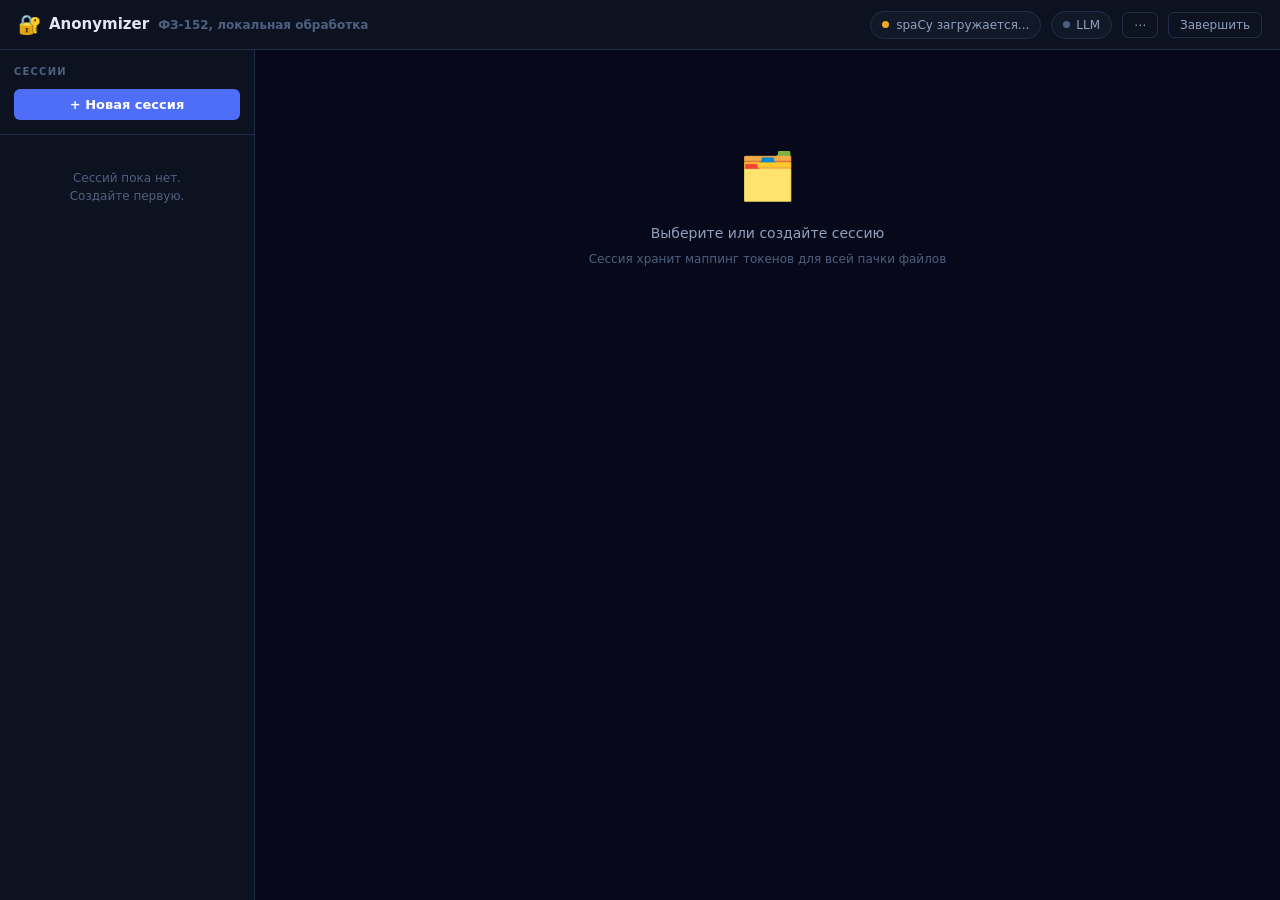
==== static/index.html @ fd21db1e "Task 3 §6: soft table hover, multi-line edit fields, redo in another mode, diagnostics rename, recen" ====
<!DOCTYPE html>
<html lang="ru">
<head>
<meta charset="UTF-8">
<meta name="viewport" content="width=device-width, initial-scale=1.0">
<title>Anonymizer — Защита ПД</title>
<style>
*,*::before,*::after{box-sizing:border-box;margin:0;padding:0}
:root{
  --bg:#07091a;--surface:#0d1221;--card:#111827;--card2:#162033;
  --border:#1f2d47;--border2:#2a3a56;
  --primary:#4f6ef7;--primary-glow:rgba(79,110,247,.15);
  --success:#10d472;--success-bg:rgba(16,212,114,.1);
  --warn:#f0a922;--warn-bg:rgba(240,169,34,.1);
  --danger:#ef4444;--danger-bg:rgba(239,68,68,.1);
  --purple:#a78bfa;--purple-bg:rgba(167,139,250,.12);
  --text:#e2e8f5;--text2:#8fa0be;--text3:#4d6080;
  --font:-apple-system,BlinkMacSystemFont,'Segoe UI',system-ui,sans-serif;
  --r:10px;--r2:6px;--t:.18s ease
}
html,body{height:100%}
body{font-family:var(--font);background:var(--bg);color:var(--text);font-size:14px;line-height:1.5}
::-webkit-scrollbar{width:5px}::-webkit-scrollbar-thumb{background:var(--border2);border-radius:3px}
.hidden{display:none!important}

/* ── LAYOUT ── */
.app{display:flex;flex-direction:column;height:100vh}
.body{display:flex;flex:1;overflow:hidden}

/* ── HEADER ── */
header{
  display:flex;align-items:center;gap:10px;padding:0 18px;height:50px;
  background:var(--surface);border-bottom:1px solid var(--border);
  flex-shrink:0;user-select:none
}
.logo{display:flex;align-items:center;gap:7px;font-weight:700;font-size:15px}
.logo-icon{font-size:19px}
.logo-sub{font-size:12px;color:var(--text3);margin-left:2px}
.spacer{flex:1}

/* NER dot */
.ner-pill{
  display:flex;align-items:center;gap:7px;padding:4px 11px;border-radius:20px;
  background:var(--card);border:1px solid var(--border);font-size:12px;color:var(--text2)
}
.ner-dot{width:7px;height:7px;border-radius:50%;background:var(--warn);flex-shrink:0;transition:background .4s}
.ner-dot.ready{background:var(--success)}
.ner-dot.err{background:var(--danger)}
.ner-dot.pulse{animation:pulse 1.2s infinite}
@keyframes pulse{0%,100%{opacity:1}50%{opacity:.3}}

/* LLM badge */
.llm-badge{
  display:flex;align-items:center;gap:6px;padding:4px 11px;border-radius:20px;
  background:var(--card);border:1px solid var(--border);font-size:12px;color:var(--text2);
  cursor:pointer;transition:all var(--t)
}
.llm-badge:hover{border-color:var(--primary);color:var(--text)}
.llm-dot{width:7px;height:7px;border-radius:50%;background:var(--text3);flex-shrink:0;transition:background .4s}
.llm-dot.ready{background:var(--purple)}

.btn-exit{
  display:flex;align-items:center;gap:5px;padding:5px 11px;border-radius:var(--r2);
  background:transparent;border:1px solid var(--border);color:var(--text2);cursor:pointer;
  font-size:12px;font-family:var(--font);transition:all var(--t)
}
.btn-exit:hover{background:var(--danger-bg);border-color:var(--danger);color:var(--danger)}

/* ── SIDEBAR ── */
.sidebar{
  width:255px;flex-shrink:0;background:var(--surface);border-right:1px solid var(--border);
  display:flex;flex-direction:column;overflow:hidden
}
.sb-head{padding:14px;border-bottom:1px solid var(--border)}
.sb-label{font-size:10px;font-weight:700;letter-spacing:1.2px;text-transform:uppercase;color:var(--text3);margin-bottom:10px}
.btn-new{
  width:100%;padding:8px;background:var(--primary);border:none;border-radius:var(--r2);
  color:#fff;font-size:13px;font-weight:600;cursor:pointer;font-family:var(--font);
  display:flex;align-items:center;justify-content:center;gap:6px;transition:opacity var(--t)
}
.btn-new:hover{opacity:.83}
.sessions{flex:1;overflow-y:auto;padding:6px}
.no-sess{text-align:center;color:var(--text3);padding:28px 14px;font-size:12px}
.sess{padding:9px 11px;border-radius:var(--r2);cursor:pointer;transition:background var(--t);margin-bottom:2px;border:1px solid transparent}
.sess:hover{background:var(--card)}
.sess.active{background:var(--primary-glow);border-color:var(--primary)}
.sess-name{font-size:13px;font-weight:500;display:flex;align-items:center;gap:5px}
.sess-name span{flex:1;overflow:hidden;text-overflow:ellipsis;white-space:nowrap}
.sess-meta{font-size:11px;color:var(--text3);margin-top:2px}
.sess-del-btn{
  display:none;width:20px;height:20px;border:none;background:transparent;color:var(--text3);
  cursor:pointer;border-radius:4px;font-size:15px;align-items:center;justify-content:center;transition:all var(--t)
}
.sess:hover .sess-del-btn{display:flex}
.sess-del-btn:hover{background:var(--danger-bg);color:var(--danger)}

/* ── MAIN ── */
.main{flex:1;overflow-y:auto;padding:22px 26px;min-width:0}
.empty-state{text-align:center;color:var(--text3);padding:70px 30px}
.empty-state .em-icon{font-size:46px;margin-bottom:12px}
.empty-state p{font-size:14px;margin-bottom:4px;color:var(--text2)}
.empty-state small{font-size:12px}

/* ── MODE ── */
.mode-toggle{
  display:flex;gap:3px;background:var(--card);border:1px solid var(--border);
  border-radius:var(--r);padding:4px;width:fit-content;margin-bottom:8px
}
.mode-btn{
  padding:8px 22px;border:none;border-radius:calc(var(--r) - 2px);
  background:transparent;color:var(--text2);font-size:13px;font-weight:500;
  cursor:pointer;font-family:var(--font);transition:all var(--t)
}
.mode-btn.active{background:var(--primary);color:#fff;box-shadow:0 2px 12px rgba(79,110,247,.35)}
.mode-btn:not(.active):hover{background:var(--card2);color:var(--text)}
.mode-desc{font-size:12px;color:var(--text3);margin-bottom:16px}

/* ── Processing mode 4-way toggle ── */
.proc-mode-row{display:flex;gap:4px;margin-bottom:10px;flex-wrap:wrap}
.pm-btn{
  padding:7px 14px;border-radius:var(--r2);border:1px solid var(--border2);
  background:var(--card);color:var(--text2);font-size:12px;font-weight:500;
  cursor:pointer;font-family:var(--font);transition:all var(--t);white-space:nowrap
}
.file-warn{color:#fbbf24;font-size:12px}
.menu-wrap{position:relative}
.menu{position:absolute;right:0;top:36px;background:var(--card);border:1px solid var(--border2);border-radius:10px;padding:6px;z-index:150;min-width:270px;box-shadow:0 10px 30px rgba(0,0,0,.45)}
.menu button{display:block;width:100%;text-align:left;background:none;border:none;color:var(--text);padding:8px 10px;border-radius:6px;font-size:13px;cursor:pointer}
.menu button:hover{background:var(--card2)}
tr.inactive td{opacity:.55}
.ext-hint{font-size:12px;color:var(--text3);margin:2px 0 6px}.ext-hint a{color:var(--primary)}
.pm-hint{font-size:12px;color:var(--text3);margin:-4px 0 12px}
.pm-btn.active{background:rgba(167,139,250,.18);border-color:rgba(167,139,250,.5);color:#a78bfa}
.pm-btn:not(.active):hover{background:var(--card2);color:var(--text)}

/* ── Settings row ── */
.settings-row{display:flex;gap:14px;margin-bottom:10px;align-items:center;flex-wrap:wrap}
.setting-check{display:flex;align-items:center;gap:6px;font-size:12px;color:var(--text2);cursor:pointer}
.setting-check input{accent-color:var(--purple)}

/* ── LLM panel ── */
.llm-panel{
  margin-bottom:14px;padding:10px 13px;
  background:rgba(167,139,250,.07);border:1px solid rgba(167,139,250,.2);
  border-radius:var(--r2);display:flex;align-items:center;gap:10px;flex-wrap:wrap
}
.llm-panel.hidden{display:none!important}
.llm-panel-label{font-size:12px;color:#a78bfa;font-weight:600;flex-shrink:0}
select.llm-select{
  padding:4px 9px;background:var(--card2);border:1px solid var(--border2);
  border-radius:var(--r2);color:var(--text2);font-size:12px;font-family:var(--font);outline:none
}
.llm-info{font-size:11px;color:var(--text3);flex:1;text-align:right}

/* ── Mapping CRUD ── */
.map-crud-row{display:flex;gap:6px;margin-bottom:9px;flex-wrap:wrap}
.btn-map-add{
  padding:5px 11px;background:rgba(79,110,247,.12);border:1px solid var(--primary);
  border-radius:var(--r2);color:var(--primary);font-size:12px;font-weight:600;
  cursor:pointer;font-family:var(--font);transition:all var(--t)
}
.btn-map-add:hover{background:var(--primary);color:#fff}
.btn-reprocess{
  padding:5px 11px;background:rgba(240,169,34,.12);border:1px solid var(--warn);
  border-radius:var(--r2);color:var(--warn);font-size:12px;font-weight:600;
  cursor:pointer;font-family:var(--font);transition:all var(--t)
}
.btn-reprocess:hover{background:var(--warn);color:#000}
.td-actions{display:flex;gap:4px;white-space:nowrap}
.btn-td{padding:3px 8px;border-radius:4px;border:none;font-size:11px;font-weight:600;
  cursor:pointer;font-family:var(--font);transition:all var(--t)}
.btn-td-edit{background:rgba(79,110,247,.12);color:var(--primary)}
.btn-td-edit:hover{background:var(--primary);color:#fff}
.btn-td-del{background:rgba(239,68,68,.1);color:var(--danger)}
.btn-td-del:hover{background:var(--danger);color:#fff}

/* ── Edit/Add mapping modal extras ── */
.modal label.modal-field-label{display:block;font-size:11px;font-weight:600;color:var(--text3);margin-bottom:4px;letter-spacing:.5px;text-transform:uppercase}
.modal select.modal-inp{appearance:none;-webkit-appearance:none;background-image:url("data:image/svg+xml,%3Csvg xmlns='http://www.w3.org/2000/svg' width='10' height='6'%3E%3Cpath d='M0 0l5 6 5-6z' fill='%238fa0be'/%3E%3C/svg%3E");background-repeat:no-repeat;background-position:right 10px center;padding-right:28px;cursor:pointer}
.modal-token-info{font-size:11px;color:var(--text3);margin-bottom:12px;font-family:'SF Mono','Fira Code','Consolas',monospace}
.modal-token-info span{color:var(--primary);font-weight:700}

/* ── DROP ZONE ── */
.drop-zone{border:2px dashed var(--border2);border-radius:var(--r);padding:0 18px;height:84px;display:flex;align-items:center;justify-content:center;gap:12px;cursor:pointer;transition:all var(--t);background:var(--card);margin-bottom:12px}
.drop-zone:hover,.drop-zone.over{border-color:var(--primary);background:var(--primary-glow)}
.drop-icon{font-size:22px}
.drop-title{font-size:14px;font-weight:600}
.drop-sub{font-size:12px;color:var(--text3)}
.fmts{display:flex;justify-content:center;gap:5px;flex-wrap:wrap}
.fmt{padding:3px 9px;border-radius:20px;background:var(--card2);border:1px solid var(--border2);font-size:11px;font-weight:700;color:var(--text2)}

/* ── FILE LIST ── */
.file-list{margin-bottom:12px}
.file-row{
  display:flex;align-items:center;gap:9px;padding:9px 13px;
  background:var(--card);border:1px solid var(--border);border-radius:var(--r2);
  margin-bottom:5px;animation:fadeUp .2s ease;transition:border-color var(--t)
}
@keyframes fadeUp{from{opacity:0;transform:translateY(4px)}}
.file-row.ok{border-color:rgba(16,212,114,.3)}
.file-row.err{border-color:rgba(239,68,68,.3)}
.file-icon{font-size:17px;flex-shrink:0}
.file-info{flex:1;min-width:0}
.file-name{font-size:13px;font-weight:500;overflow:hidden;text-overflow:ellipsis;white-space:nowrap}
.file-meta{font-size:11px;color:var(--text3);margin-top:1px}
.file-err{font-size:11px;color:var(--danger);margin-top:1px}
.file-actions{display:flex;align-items:center;gap:6px;flex-shrink:0}
.rm-btn{width:22px;height:22px;border:none;background:transparent;color:var(--text3);cursor:pointer;border-radius:4px;font-size:16px;display:flex;align-items:center;justify-content:center;transition:all var(--t)}
.rm-btn:hover{background:var(--danger-bg);color:var(--danger)}
.btn-dl{padding:4px 10px;background:var(--success-bg);border:1px solid var(--success);border-radius:var(--r2);color:var(--success);font-size:12px;font-weight:600;cursor:pointer;text-decoration:none;white-space:nowrap;transition:all var(--t)}
.btn-dl:hover{background:var(--success);color:#000}

/* ── ACTIONS ── */
.actions-row{display:flex;gap:8px;margin-bottom:20px;align-items:stretch}
.btn-process{
  flex:1;padding:12px;background:var(--primary);border:none;border-radius:var(--r);
  color:#fff;font-size:14px;font-weight:600;cursor:pointer;font-family:var(--font);
  display:flex;align-items:center;justify-content:center;gap:8px;transition:all var(--t)
}
.btn-process:hover:not(:disabled){background:#3d5ef0;transform:translateY(-1px);box-shadow:0 4px 20px rgba(79,110,247,.4)}
.btn-process:disabled{opacity:.4;cursor:not-allowed;transform:none;box-shadow:none}
.btn-dl-all{
  padding:12px 16px;background:rgba(79,110,247,.1);border:1px solid var(--primary);
  border-radius:var(--r);color:var(--primary);font-size:13px;font-weight:600;cursor:pointer;
  text-decoration:none;white-space:nowrap;transition:all var(--t);display:flex;align-items:center;gap:6px
}
.btn-dl-all:hover{background:var(--primary);color:#fff}
.spinner{width:15px;height:15px;border-radius:50%;border:2px solid rgba(255,255,255,.3);border-top-color:#fff;animation:spin .65s linear infinite;flex-shrink:0}
@keyframes spin{to{transform:rotate(360deg)}}

/* ── MAPPINGS ── */
.divider{height:1px;background:var(--border);margin:16px 0}
.sec-label{font-size:11px;font-weight:700;letter-spacing:1px;text-transform:uppercase;color:var(--text3);margin-bottom:9px}
.map-section{margin-top:6px}
.map-head{display:flex;align-items:center;gap:8px;cursor:pointer;user-select:none;margin-bottom:10px}
.map-toggle{font-size:11px;color:var(--text3);transition:transform var(--t)}
.map-toggle.open{transform:rotate(90deg)}
.map-controls{display:flex;gap:7px;margin-bottom:9px}
.map-search{flex:1;padding:7px 11px;background:var(--card);border:1px solid var(--border);border-radius:var(--r2);color:var(--text);font-size:13px;font-family:var(--font);outline:none;transition:border-color var(--t)}
.map-search:focus{border-color:var(--primary)}
.map-search::placeholder{color:var(--text3)}
.map-filter{padding:7px 9px;background:var(--card);border:1px solid var(--border);border-radius:var(--r2);color:var(--text2);font-size:12px;font-family:var(--font);outline:none;cursor:pointer}
.tbl-wrap{overflow-x:auto;border-radius:var(--r);border:1px solid var(--border)}
table{width:100%;border-collapse:collapse}
th{background:var(--card2);padding:8px 13px;text-align:left;font-size:10px;font-weight:700;letter-spacing:.9px;text-transform:uppercase;color:var(--text3);border-bottom:1px solid var(--border);white-space:nowrap}
td{padding:8px 13px;font-size:12px;border-bottom:1px solid var(--border)}
tr:last-child td{border-bottom:none}
.tbl-wrap tr:hover td{background:rgba(79,110,247,.10)}
#pvBody tr:hover td,.pv-sheet tr:hover td{background:inherit}
.td-token{font-family:'SF Mono','Fira Code','Consolas',monospace;font-weight:700;color:var(--primary)}
.badge{display:inline-block;padding:2px 8px;border-radius:20px;font-size:10px;font-weight:700;letter-spacing:.4px}
.t-FIO{background:rgba(79,110,247,.15);color:#818cf8}
.t-YUL{background:rgba(245,158,11,.15);color:#fcd34d}
.t-INN,.t-OGRN,.t-KPP{background:rgba(16,212,114,.12);color:#34d399}
.t-RS,.t-KS,.t-BIK{background:rgba(236,72,153,.12);color:#f472b6}
.t-TEL,.t-EMAIL{background:rgba(251,146,60,.12);color:#fb923c}
.t-PASSPORT,.t-SNILS,.t-DOB{background:rgba(167,139,250,.12);color:#a78bfa}
.t-SWIFT{background:rgba(56,189,248,.12);color:#38bdf8}
.t-ADR{background:rgba(20,184,166,.12);color:#2dd4bf}
.t-LIC{background:rgba(239,68,68,.12);color:#f87171}
.t-URL{background:rgba(14,165,233,.12);color:#38bdf8}
.t-REALTY,.t-CAD,.t-EGRN{background:rgba(34,197,94,.12);color:#4ade80}
.t-CARD,.t-IBAN{background:rgba(236,72,153,.12);color:#f472b6}
.t-REG,.t-OKPO{background:rgba(16,212,114,.12);color:#34d399}
.t-CAR,.t-VIN,.t-DL,.t-OMS,.t-NICK,.t-NOT{background:rgba(167,139,250,.12);color:#a78bfa}

/* ── PREVIEW ── */
.pv-overlay{position:fixed;inset:0;background:rgba(0,0,0,.65);display:flex;align-items:center;justify-content:center;z-index:210;animation:fadeM .15s ease}
.pv{background:var(--card);border:1px solid var(--border2);border-radius:var(--r);width:min(1400px,97vw);height:93vh;display:flex;flex-direction:column;overflow:hidden}
.pv-head{padding:10px 14px;border-bottom:1px solid var(--border);display:flex;align-items:center;gap:10px;flex-wrap:wrap}
.pv-head h3{flex:1;min-width:180px;font-size:14px;margin:0;white-space:nowrap;overflow:hidden;text-overflow:ellipsis}
.pv-head input[type=search]{width:180px;padding:6px 10px;background:var(--card2);border:1px solid var(--border2);border-radius:var(--r2);color:var(--text);font-size:13px}
.pv-chk{font-size:12px;color:var(--text2);display:flex;gap:5px;align-items:center;cursor:pointer}
.pv-close{background:none;border:none;color:var(--text3);font-size:24px;cursor:pointer;line-height:1}
.pv-main{flex:1;display:flex;min-height:0}
.pv-body{flex:1;overflow:auto;padding:16px;background:#e9ecf2}
.pv-side{width:330px;flex-shrink:0;border-left:1px solid var(--border);overflow:auto;padding:14px;display:flex;flex-direction:column;gap:14px;background:var(--card)}
.pv-side h4{font-size:11px;text-transform:uppercase;letter-spacing:.6px;color:var(--text3);margin:0 0 6px}
.pv-leak{padding:8px 10px;border-radius:var(--r2);font-size:12.5px}
.pv-leak.ok{background:#0f2e1c;border:1px solid var(--success);color:var(--success)}
.pv-leak.bad{background:#2d0f0f;border:1px solid var(--danger);color:#fca5a5}
.pv-groups{display:grid;grid-template-columns:1fr 1fr;gap:6px}
.pv-group{background:var(--card2);border-radius:8px;padding:7px 9px;font-size:12px;color:var(--text2)}
.pv-group b{display:block;font-size:17px;color:var(--text)}
.pv-ent{display:flex;gap:7px;align-items:baseline;padding:5px 6px;border-radius:6px;cursor:pointer;font-size:12.5px}
.pv-ent:hover{background:var(--card2)}
.pv-ent .val{flex:1;color:var(--text);word-break:break-word}
.pv-ent .cnt{color:var(--text3);font-size:11px}
.pv-sim{background:var(--card2);border-radius:8px;padding:7px 9px;font-size:12px;margin-bottom:6px}
.pv-body{user-select:text;position:relative}
.pv-main{position:relative}
.pv-mask{position:absolute;z-index:20;padding:6px 12px;border-radius:8px;border:1px solid var(--primary);background:var(--primary);color:#fff;font-size:12.5px;font-weight:600;cursor:pointer;box-shadow:0 6px 18px rgba(0,0,0,.35)}
.pv-hint,.pv-dups-hint{font-size:11.5px;color:var(--text3);margin:-2px 0 4px}
.pv-grp summary,.pv-dups summary{cursor:pointer;font-size:11px;text-transform:uppercase;letter-spacing:.6px;color:var(--text3);margin:4px 0 6px}
.pv-ent{position:relative;flex-wrap:wrap}
.pv-ent.on{background:var(--card2);box-shadow:inset 3px 0 0 var(--primary)}
.pv-ent .ent-acts{display:none;width:100%;gap:4px;padding-top:4px}
.pv-ent:hover .ent-acts,.pv-ent.on .ent-acts{display:flex}
.btn-mini{font-size:11px;padding:2px 7px;border-radius:5px;border:1px solid var(--border2);background:var(--card);color:var(--text2);cursor:pointer}
.btn-mini:hover{color:var(--text);border-color:var(--primary)}
.pv-sim a{color:var(--text);cursor:pointer;text-decoration:underline dotted}
.pv-sim .acts{display:flex;gap:6px;margin-top:6px}
.pv-sim-chk{display:flex;gap:6px;align-items:center;color:var(--text3);font-size:11px;margin-bottom:3px}
.tok.cur{outline:2px solid var(--primary)}
.ico{width:15px;height:15px;fill:none;stroke:currentColor;stroke-width:1.8;stroke-linecap:round;stroke-linejoin:round;vertical-align:-3px;margin-right:3px}
.pv-na{font-size:11.5px;color:var(--text3);margin-right:6px}
.modal-ta{resize:vertical;min-height:44px;font-family:var(--font);line-height:1.4}
.sess-chk{margin-right:6px;accent-color:var(--primary)}
.sess-bulk{display:flex;gap:8px;align-items:center;padding:6px 12px;font-size:12px;color:var(--text2)}
.sess-bulk button{font-size:12px;padding:3px 9px;border-radius:6px;border:1px solid var(--border2);background:var(--card);color:var(--text2);cursor:pointer}
.sess-bulk button.danger{border-color:var(--danger);color:#fca5a5}
.jobs-tbl td,.jobs-tbl th{padding:5px 8px;font-size:12px}
.pm-btn small{font-weight:400;opacity:.7;font-size:10.5px}
.pv-tab{padding:5px 11px;border-radius:var(--r2);border:1px solid var(--border2);background:var(--card2);color:var(--text2);font-size:12px;cursor:pointer}
.pv-tab.on{border-color:var(--primary);color:var(--text)}
.pv-text{white-space:pre-wrap;font-size:13.5px;line-height:1.65;color:#1f2937;background:#fff;max-width:900px;margin:0 auto;padding:40px 48px;box-shadow:0 2px 10px rgba(0,0,0,.15)}
.tok{padding:0 5px;border-radius:5px;font-weight:700;cursor:pointer;white-space:nowrap;box-shadow:inset 0 0 0 1px rgba(0,0,0,.08)}
.tok.orig{font-weight:600}
.tok.flash{outline:3px solid #f59e0b}
.rv{border-radius:4px;padding:0 2px}
.rv-exact{background:rgba(34,197,94,.22);box-shadow:inset 0 -2px 0 #22c55e}
.rv-case{background:rgba(250,204,21,.45);box-shadow:inset 0 -2px 0 #eab308}
.rv-unknown{background:rgba(239,68,68,.25);box-shadow:inset 0 -2px 0 #ef4444}
.rv.flash{outline:3px solid #f59e0b}
.pv-side .rv{font-size:11px;font-weight:700;padding:1px 6px;white-space:nowrap;color:var(--text)}
.pv-legend{display:flex;gap:6px;flex-wrap:wrap;font-size:12px}
.pv-summary{font-size:12.5px;color:var(--text2);margin-left:8px}
.pv-side{user-select:text}
#pvBody .tok{background:#ede9fe;color:#5b21b6}
#pvBody .t-FIO{background:#dbe4ff;color:#3346c4}#pvBody .t-YUL{background:#fdf0c4;color:#8a5a00}
#pvBody .t-ADR{background:#ccf3ec;color:#0f766e}
#pvBody .t-INN,#pvBody .t-OGRN,#pvBody .t-KPP,#pvBody .t-REG{background:#d1fae5;color:#047857}
#pvBody .t-RS,#pvBody .t-KS,#pvBody .t-BIK,#pvBody .t-CARD,#pvBody .t-IBAN{background:#fce7f3;color:#9d174d}
#pvBody .t-TEL,#pvBody .t-EMAIL{background:#ffedd5;color:#9a3412}
.pv-text mark,.pv-body mark{background:rgba(250,204,21,.6);color:inherit;border-radius:3px}
.pv-pages{display:flex;flex-direction:column;gap:16px;align-items:center}
.pv-pages img,.pv-img{max-width:100%;border:1px solid #c9ced8;border-radius:4px;background:#fff;box-shadow:0 2px 10px rgba(0,0,0,.15)}
.pv-sheet{background:#fff;border-collapse:collapse;font-size:12px;color:#1f2937;margin-bottom:18px}
.pv-sheet td{border:1px solid #d6dae2;padding:3px 7px;max-width:320px;vertical-align:top}
.pv-sheet-name{font-weight:700;color:#334155;margin:6px 0}
.tok-pop{position:fixed;z-index:230;background:var(--card);border:1px solid var(--border2);border-radius:10px;padding:12px;width:300px;box-shadow:0 10px 30px rgba(0,0,0,.5);font-size:12.5px}
.tok-pop .forms{color:var(--text);margin:6px 0 10px;word-break:break-word}
.tok-pop .acts{display:flex;flex-wrap:wrap;gap:6px}
.tok-pop select{width:100%;margin-top:6px;padding:5px;background:var(--card2);color:var(--text);border:1px solid var(--border2);border-radius:6px}
.btn-pv{background:var(--card2);border:1px solid var(--border2);color:var(--text2);border-radius:var(--r2);padding:5px 10px;font-size:12px;cursor:pointer}
.btn-pv:hover{color:var(--text);border-color:var(--primary)}
.tbl-empty{text-align:center;padding:28px;color:var(--text3);font-size:13px}

/* ── TOAST ── */
#toasts{position:fixed;bottom:18px;right:18px;display:flex;flex-direction:column;gap:7px;z-index:999}
.toast{padding:9px 14px;border-radius:var(--r2);font-size:13px;display:flex;align-items:center;gap:8px;max-width:340px;box-shadow:0 4px 18px rgba(0,0,0,.4);animation:slideIn .25s ease}
@keyframes slideIn{from{transform:translateX(30px);opacity:0}}
.toast.ok{background:#0f2e1c;border:1px solid var(--success);color:var(--success)}
.toast.err{background:#2d0f0f;border:1px solid var(--danger);color:var(--danger)}
.toast.info{background:#0f1526;border:1px solid var(--primary);color:#818cf8}

/* ── MODAL ── */
.modal-overlay{position:fixed;inset:0;background:rgba(0,0,0,.6);display:flex;align-items:center;justify-content:center;z-index:240;animation:fadeM .15s ease}
@keyframes fadeM{from{opacity:0}}
.modal{background:var(--card);border:1px solid var(--border2);border-radius:var(--r);padding:24px;min-width:320px;max-width:420px;width:90%}
.modal h3{font-size:15px;margin-bottom:6px;color:var(--text)}
.modal p.modal-sub{font-size:12px;color:var(--text3);margin-bottom:14px}
.modal input.modal-inp,.modal select.modal-inp{
  width:100%;padding:9px 12px;
  background:var(--card2);border:1px solid var(--border2);
  border-radius:var(--r2);color:var(--text);font-size:14px;
  font-family:var(--font);outline:none;margin-bottom:14px;transition:border-color var(--t)
}
.modal input.modal-inp:focus,.modal select.modal-inp:focus{border-color:var(--primary)}
.modal select.modal-inp{height:40px;line-height:1.3}
.modal-btns{display:flex;gap:8px;justify-content:flex-end}
.modal-btns button{
  padding:8px 18px;border-radius:var(--r2);font-size:13px;font-weight:600;
  cursor:pointer;font-family:var(--font);border:none;transition:all var(--t)
}
.btn-modal-cancel{background:var(--card2);color:var(--text2)}
.btn-modal-cancel:hover{background:var(--border2)}
.btn-modal-ok{background:var(--primary);color:#fff}
.btn-modal-ok:hover{opacity:.85}
.btn-modal-ok.danger{background:var(--danger)}
.btn-modal-ok.danger:hover{opacity:.85}
</style>
<script src="/static/vendor/jszip.min.js"></script>
<script src="/static/vendor/docx-preview.min.js"></script>
</head>
<body>
<div class="app">

<!-- HEADER -->
<header>
  <div class="logo">
    <span class="logo-icon">🔐</span>
    <span>Anonymizer</span>
    <span class="logo-sub">ФЗ-152, локальная обработка</span>
    <span id="appVersion" style="font-size:11px;color:var(--text3);margin-left:4px;font-weight:400"></span>
  </div>
  <div class="spacer"></div>

  <!-- NER status -->
  <div class="ner-pill" id="nerPill" title="Статус модуля spaCy NER">
    <div class="ner-dot pulse" id="nerDot"></div>
    <span id="nerText">spaCy загружается...</span>
  </div>

  <!-- LLM badge -->
  <div class="llm-badge" id="llmBadge" onclick="toggleLlmPanel()" title="Настройки локальной LLM (Ollama)">
    <div class="llm-dot" id="llmDot"></div>
    <span id="llmBadgeText">LLM</span>
  </div>

  <div class="menu-wrap">
    <button class="btn-exit" onclick="toggleMenu(event)" title="Журнал и архив">⋯</button>
    <div class="menu hidden" id="appMenu">
      <button onclick="openLogs()">Открыть папку журналов</button>
      <button onclick="openJobs()">Последние задачи</button>
      <button onclick="toggleVerbose()" id="verboseBtn" title="Для разбора сложного случая: в отдельный файл журнала пишутся фрагменты текста и значения. На работу программы не влияет. Выключается сам при перезапуске.">Режим диагностики (пишет данные в файл): выкл</button>
      <button onclick="toggleArchive()" id="archiveBtn">Показать архив записей</button>
      <button onclick="openSettings()">Настройки…</button>
    </div>
  </div>
  <button class="btn-exit" onclick="doShutdown()">Завершить</button>
</header>

<!-- BODY -->
<div class="body">
  <aside class="sidebar">
    <div class="sb-head">
      <div class="sb-label">Сессии</div>
      <button class="btn-new" onclick="newSession()">+ Новая сессия</button>
    </div>
    <div class="sessions" id="sessionList">
      <div class="no-sess">Сессий пока нет.<br>Создайте первую.</div>
    </div>
  </aside>

  <main class="main">
    <div id="emptyState" class="empty-state">
      <div class="em-icon">🗂️</div>
      <p>Выберите или создайте сессию</p>
      <small>Сессия хранит маппинг токенов для всей пачки файлов</small>
    </div>

    <div id="workArea" class="hidden">

      <!-- MODE -->
      <div class="mode-toggle">
        <button class="mode-btn active" id="mAnon" onclick="setMode('anonymize')">Анонимизация</button>
        <button class="mode-btn"        id="mDean" onclick="setMode('deanonymize')">Деанонимизация</button>
      </div>
      <div class="mode-desc" id="modeDesc">Персональные данные заменяются токенами. Маппинг сохраняется в сессии.</div>

      <!-- PROCESSING MODE: 3-way toggle -->
      <div class="proc-mode-row" id="procModeRow">
        <button class="pm-btn active" id="pm1" onclick="setProcMode('regex_spacy')"
          title="Правила: регулярные выражения, контрольные суммы, словари, морфология, spaCy">Быстро <small>(правила + spaCy)</small></button>
        <button class="pm-btn" id="pm2" onclick="setProcMode('regex_spacy_llm')"
          title="Быстро + проверка локальной нейросетью (Qwen через Ollama) в фоне">Точно <small>(+ нейросеть)</small></button>
        <button class="pm-btn" id="pm3" onclick="setProcMode('llm_only')"
          title="Только нейросеть — для проверки её качества">Только нейросеть <small>(Qwen)</small></button>
      </div>
      <div class="pm-hint" id="pmHint"></div>
      <!-- LLM PANEL -->
      <div class="llm-panel hidden" id="llmPanel">
        <span class="llm-panel-label">Ollama LLM</span>
        <select class="llm-select" id="llmModelSelect" onchange="onLlmModelChange()">
          <option value="">— выбрать модель —</option>
        </select>
        <button id="llmStartBtn" class="hidden" onclick="startOllama()"
          style="padding:4px 10px;background:rgba(167,139,250,.15);border:1px solid rgba(167,139,250,.4);border-radius:6px;color:#a78bfa;font-size:12px;cursor:pointer;font-family:var(--font)">
          Запустить Ollama
        </button>
        <span class="llm-info" id="llmInfo">Ollama не обнаружен</span>
      </div>

      <!-- DROP ZONE -->
      <div class="drop-zone" id="dropZone"
           onclick="document.getElementById('fInput').click()"
           ondragover="onDragOver(event)" ondragleave="onDragLeave(event)" ondrop="onDrop(event)">
        <span class="drop-icon">📂</span>
        <span class="drop-title">Перетащите файлы или нажмите</span>
        <span class="drop-sub">DOCX · DOC · PDF · сканы · XLSX · PPTX · RTF · TXT · фото</span>
      </div>
      <input type="file" id="fInput" class="hidden" multiple accept=".txt,.docx,.docm,.doc,.odt,.pptx,.pdf,.xlsx,.xlsm,.rtf,.jpg,.jpeg,.png,.heic,.tif,.tiff" onchange="onFileSelect(event)">

      <!-- FILE LIST -->
      <div id="fileList"></div>

      <!-- ACTIONS -->
      <div class="actions-row">
        <button class="btn-process" id="procBtn" onclick="doProcess()" disabled>
          <span id="procIco">⚡</span>
          <span id="procTxt">Обработать</span>
        </button>
        <a id="dlAllBtn" class="btn-dl-all hidden" href="#"><svg class="ico" viewBox="0 0 24 24" aria-hidden="true"><path d="M12 4v11"/><path d="m7 10 5 5 5-5"/><path d="M5 20h14"/></svg> Скачать все (ZIP)</a>
      </div>

      <div class="ext-hint hidden" id="extHint">Отправляете во внешнюю нейросеть (ChatGPT, Claude…)?
        <a href="#" onclick="copyLlmInstruction();return false">Скопируйте фразу</a>, чтобы она не меняла плейсхолдеры вида [FIO_1].</div>
      <!-- MAPPINGS -->
      <div class="divider"></div>
      <div class="map-section">
        <div class="map-head" onclick="toggleMap()">
          <div class="sec-label" style="margin:0">Таблица замен</div>
          <span id="mapCount" style="font-size:12px;color:var(--text3)"></span>
          <div style="flex:1"></div>
          <span class="map-toggle open" id="mapToggle">▶</span>
        </div>
        <div id="mapBody">
          <div class="map-controls">
            <input class="map-search" id="mapSearch" placeholder="Поиск..." oninput="filterMap()">
            <select class="map-filter" id="mapType" onchange="filterMap()">
              <option value="">Все типы</option>
              <option value="FIO">ФИО</option><option value="YUL">Организация</option>
              <option value="INN">ИНН</option><option value="OGRN">ОГРН</option>
              <option value="KPP">КПП</option><option value="RS">Р/С</option>
              <option value="KS">К/С</option><option value="BIK">БИК</option>
              <option value="TEL">Телефон</option><option value="EMAIL">Email</option>
              <option value="PASSPORT">Паспорт</option><option value="SNILS">СНИЛС</option>
              <option value="SWIFT">SWIFT</option>
              <option value="ADR">Адрес</option><option value="DOB">Дата рождения</option>
              <option value="LIC">Лицензия ЦБ</option><option value="URL">URL / Сайт</option>
            </select>
          </div>
          <!-- Quick-add row + reprocess -->
          <div class="map-crud-row">
            <button class="btn-map-add" id="btnAddManual" onclick="addMappingManual()" disabled>+ Добавить вручную</button>
            <button class="btn-reprocess hidden" id="reprocessBtn" onclick="doReprocess()">🔄 Переобработать</button>
          </div>
          <div class="tbl-wrap">
            <table>
              <thead><tr>
                <th title="Уникальный идентификатор замены. Подставляется в текст вместо ПДн">Токен</th>
                <th title="Текст ровно так, как он встречается в документе. Это значение возвращается при деанонимизации">Найдено в документе</th>
                <th title="Нормализованная (базовая) форма. Используется для группировки разных склонений в один токен. Если не уверены — оставьте равным «Найдено в документе»">Базовая форма</th>
                <th>Тип</th>
                <th></th>
              </tr></thead>
              <tbody id="mapTbody"></tbody>
            </table>
          </div>

        </div>
      </div>

    </div><!-- /workArea -->
  </main>
</div>
</div>

<!-- MODAL -->
<div class="modal-overlay hidden" id="modalOverlay">
  <div class="modal">
    <h3 id="modalTitle"></h3>
    <p class="modal-sub hidden" id="modalSub"></p>
    <input type="text" class="modal-inp hidden" id="modalInput" placeholder="">
    <div class="modal-btns">
      <button class="btn-modal-cancel" onclick="closeModal(false)">Отмена</button>
      <button class="btn-modal-cancel hidden" id="modalAltBtn" onclick="closeModal('alt')"></button>
      <button class="btn-modal-ok" id="modalOkBtn" onclick="closeModal(true)">OK</button>
    </div>
  </div>
</div>

<div id="toasts"></div>

<!-- RECENT JOBS -->
<div class="modal-overlay hidden" id="jobsOverlay" onclick="if(event.target===this)this.classList.add('hidden')">
  <div class="modal" style="max-width:640px">
    <h3>Последние задачи</h3>
    <p class="modal-sub">20 последних обработок. Имена файлов и значения сюда не попадают.</p>
    <div id="jobsBody" style="max-height:60vh;overflow:auto"></div>
    <div class="modal-btns" style="margin-top:14px"><button class="btn-modal-ok" onclick="$('jobsOverlay').classList.add('hidden')">Закрыть</button></div>
  </div>
</div>

<!-- SETTINGS -->
<div class="modal-overlay hidden" id="setOverlay">
  <div class="modal" style="max-width:520px">
    <h3>Настройки</h3>
    <p class="modal-sub">Восстановление: как вставлять значения в новый текст внешней нейросети (там, где исходной формы нет).</p>
    <label class="modal-field-label">Название организации без кавычек</label>
    <select class="modal-inp" id="setQuotes">
      <option value="always">Ставить кавычки «»</option>
      <option value="keep">Оставлять как в базе</option>
    </select>
    <label class="modal-field-label">Организационно-правовая форма (ООО, АО…)</label>
    <select class="modal-inp" id="setOpf">
      <option value="context">По контексту: добавлять, если рядом её нет</option>
      <option value="always">Всегда, если рядом её нет</option>
      <option value="never">Не добавлять</option>
    </select>
    <h3 style="margin-top:16px;font-size:15px">PDF с текстом</h3>
    <label class="pv-chk"><input type="checkbox" id="setPdfWord"> Превращать в Word (DOCX): можно править, работает «исходный текст» в просмотре. Сканы остаются PDF с чёрными плашками.</label>
    <label class="pv-chk"><input type="checkbox" id="setKeepPdf"> Также сохранить обезличенный PDF</label>
    <h3 style="margin-top:16px;font-size:15px">Проверка</h3>
    <label class="pv-chk" style="margin-top:4px"><input type="checkbox" id="setHl"> Подсветить места для проверки в файле (жёлтая заливка Word там, где падеж имени подобран автоматически)</label>
    <div class="modal-btns" style="margin-top:16px">
      <button class="btn-modal-cancel" onclick="$('setOverlay').classList.add('hidden')">Отмена</button>
      <button class="btn-modal-ok" onclick="saveSettings()">Сохранить</button>
    </div>
  </div>
</div>

<!-- EDIT / ADD MAPPING MODAL -->
<div class="pv-overlay hidden" id="pvOverlay" onclick="if(event.target===this)closePreview()">
  <div class="pv">
    <div class="pv-head">
      <h3 id="pvTitle"></h3>
      <span id="pvSummary" class="pv-summary"></span>
      <input type="search" id="pvSearch" placeholder="Поиск…" oninput="pvSearch()">
      <label class="pv-chk" id="pvOrigLbl" title="Вместо меток показать значения, которые были в документе на этом месте"><input type="checkbox" id="pvOrig" onchange="pvMarkTokens()"> Показать исходный текст</label>
      <a class="btn-dl" id="pvDownload" href="#" download><svg class="ico" viewBox="0 0 24 24" aria-hidden="true"><path d="M12 4v11"/><path d="m7 10 5 5 5-5"/><path d="M5 20h14"/></svg> Скачать</a>
      <button class="pv-close" onclick="closePreview()" title="Закрыть (Esc)">×</button>
    </div>
    <div class="pv-main">
      <div class="pv-body" id="pvBody"></div>
      <button class="pv-mask hidden" id="pvMaskBtn" onmousedown="event.preventDefault()" onclick="pvMaskSelection()">Замаскировать</button>
      <aside class="pv-side" id="pvSide"></aside>
    </div>
  </div>
</div>
<div class="tok-pop hidden" id="tokPop"></div>
<div class="modal-overlay hidden" id="reviewOverlay">
  <div class="modal" style="max-width:640px">
    <h3>Предложения нейросети</h3>
    <p class="modal-sub">Отметьте, что применить. Нейросеть может ошибаться — снятие маски с ФИО и
      организаций она предлагает только для слов без признаков имени.</p>
    <div id="reviewBody" style="max-height:52vh;overflow:auto"></div>
    <div class="modal-btns" style="margin-top:14px">
      <button class="btn-modal-cancel" onclick="closeReview()">Отмена</button>
      <button class="btn-modal-ok" onclick="applyReview()">Применить и пересобрать файл</button>
    </div>
  </div>
</div>

<div class="modal-overlay hidden" id="editMapOverlay">
  <div class="modal" style="max-width:460px">
    <h3 id="editMapTitle"></h3>
    <div class="modal-token-info hidden" id="editMapTokenInfo">Токен: <span id="editMapTokenVal"></span></div>
    <label class="modal-field-label" title="Текст ровно так, как встречается в документе. Возвращается при деанонимизации">Найдено в документе <span style="color:var(--text2);font-weight:400">— что подставлять обратно</span></label>
    <textarea class="modal-inp modal-ta" id="editMapOriginal" rows="2" placeholder="Иванова Мария Петровна"></textarea>
    <label class="modal-field-label" title="Нормализованная форма, по которой группируются разные склонения. Если не уверены — оставьте равной «Найдено в документе»">Базовая форма <span style="color:var(--text2);font-weight:400">— для группировки склонений (необязательно)</span></label>
    <textarea class="modal-inp modal-ta" id="editMapCanonical" rows="2" placeholder="Иванова Мария Петровна"></textarea>
    <label class="modal-field-label">Тип сущности</label>
    <select class="modal-inp" id="editMapType">
      <option value="ФИО">ФИО</option>
      <option value="ЮЛ">Организация (ЮЛ)</option>
      <option value="ИНН">ИНН</option>
      <option value="ОГРН">ОГРН</option>
      <option value="КПП">КПП</option>
      <option value="РС">Расчётный счёт</option>
      <option value="КС">Корр. счёт</option>
      <option value="БИК">БИК</option>
      <option value="ПАСПОРТ">Паспорт</option>
      <option value="ТЕЛЕФОН">Телефон</option>
      <option value="EMAIL">Email</option>
      <option value="АДРЕС">Адрес</option>
      <option value="ДАТАРОЖД">Дата рождения</option>
      <option value="СНИЛС">СНИЛС</option>
      <option value="SWIFT">SWIFT</option>
      <option value="ЛИЦЕНЗИЯ">Лицензия ЦБ</option>
      <option value="URL">URL</option>
      <option value="ЕГРН">Номер записи ЕГРН</option>
      <option value="НЕДВИЖ">Недвижимость: рег. запись / свидетельство</option>
      <option value="КАДАСТР">Кадастровый номер</option>
      <option value="КАРТА">Банковская карта</option>
      <option value="IBAN">IBAN</option>
      <option value="РЕГНОМЕР">Рег. номер компании</option>
      <option value="ГОСНОМЕР">Госномер авто</option>
      <option value="VIN">VIN</option>
      <option value="ВУ">Водительское удостоверение</option>
      <option value="ПОЛИС">Полис ОМС</option>
      <option value="ОКПО">ОКПО</option>
      <option value="НИК">Ник в мессенджере</option>
      <option value="НОТАРИУС">Реестровый номер нотариуса</option>
    </select>
    <div class="modal-btns" style="margin-top:16px">
      <button class="btn-modal-cancel" onclick="closeEditMapModal(false)">Отмена</button>
      <button class="btn-modal-ok" id="editMapOkBtn" onclick="closeEditMapModal(true)">Сохранить</button>
    </div>
  </div>
</div>

<script>
// ─── State ───────────────────────────────────────────────────────────────────
const S = {
  sessions: [], active: null,
  mode: 'anonymize',
  procMode: 'regex_spacy',  // 'regex_spacy' | 'regex_spacy_llm' | 'llm_only'
  // Per-tab file lists so the Anonymize list isn't shown on Deanonymize and vice versa
  filesByMode: { anonymize: [], deanonymize: [] },
  mappings: [],
  mapOpen: true,
  lastSid: null,
  needsReprocess: false,
  _modalResolve: null,
  _editMapResolve: null,
};

// Convenience: S.files is always the CURRENT mode's file list
Object.defineProperty(S, 'files', {
  get(){ return S.filesByMode[S.mode]; },
  set(v){ S.filesByMode[S.mode] = v; },
  configurable: true,
});

// ─── Init ────────────────────────────────────────────────────────────────────
async function init() {
  await loadSessions();
  pollNer();
  checkLlm();   // «Быстро» stays the default: the LLM is opt-in («Точно»)
}

async function autoSelectProcMode() {
  try {
    const llm = await apiFetch('/api/llm-status');
    if (llm.available) {
      setProcMode('regex_spacy_llm');
    }
  } catch {}
}

// ─── NER status ──────────────────────────────────────────────────────────────
async function pollNer() {
  try {
    const d = await apiFetch('/api/status');
    const dot = $('nerDot'), txt = $('nerText');
    if (d.version) $('appVersion').textContent = 'v' + d.version;
    if (d.ready) {
      dot.className = 'ner-dot ready';
      txt.textContent = 'spaCy готов';
    } else if (d.loading) {
      dot.className = 'ner-dot pulse';
      txt.textContent = 'spaCy загружается...';
      setTimeout(pollNer, 2500);
    } else {
      dot.className = 'ner-dot err';
      txt.textContent = 'spaCy: ошибка';
      $('nerPill').title = d.error || 'Ошибка загрузки spaCy';
    }
  } catch { setTimeout(pollNer, 3000); }
}

// ─── Processing mode 3-way toggle ────────────────────────────────────────────
const PM_HINT = {
  regex_spacy: 'Правила (регулярные выражения, контрольные суммы, словари, морфология) + spaCy · секунды',
  regex_spacy_llm: 'Быстро, затем локальная нейросеть (Qwen через Ollama) проверяет найденное и ищет пропущенное в фоне · 10-30 с; файл можно скачать сразу',
  llm_only: 'Только нейросеть, без правил — чтобы оценить её качество · медленно',
};
function setProcMode(mode) {
  S.procMode = mode;
  if ($('pmHint')) $('pmHint').textContent = PM_HINT[mode] || '';
  ['pm1','pm2','pm3'].forEach(id => $(id).classList.remove('active'));
  const btnId = {regex_spacy:'pm1', regex_spacy_llm:'pm2', llm_only:'pm3'}[mode] || 'pm1';
  $(btnId).classList.add('active');

  const needsLlm = (mode === 'llm_only' || mode === 'regex_spacy_llm');
  if (needsLlm && S.mode === 'anonymize') $('llmPanel').classList.remove('hidden');
  else $('llmPanel').classList.add('hidden');
  if (S.files) updateProcBtn();     // a processed file can be redone in the other mode
}

// ─── LLM ─────────────────────────────────────────────────────────────────────
function toggleLlmPanel() {
  // the badge opens the model panel; the mode is chosen with «Быстро / Точно / Только нейросеть»
  $('llmPanel').classList.toggle('hidden');
}

async function checkLlm() {
  try {
    const d = await apiFetch('/api/llm-status');
    const dot = $('llmDot'), badge = $('llmBadgeText'), info = $('llmInfo');
    const sel = $('llmModelSelect');

    if (d.available) {
      dot.className = 'llm-dot ready';
      badge.textContent = 'LLM';
      $('llmStartBtn').classList.add('hidden');
      sel.innerHTML = '<option value="">— выбрать модель —</option>' +
        d.models.map(m => `<option value="${esc(m)}">${esc(m)}</option>`).join('');

      const best = d.models.find(m => m === 'qwen3.5:9b') || d.models.find(m => m.startsWith('qwen3.5')) ||
                   d.models.find(m => m.startsWith('qwen3')) || d.models[0];
      if (best) { sel.value = best; onLlmModelChange(); }

      info.textContent = `${d.models.length} модел(ей) доступно`;
    } else {
      dot.className = 'llm-dot';
      badge.textContent = 'LLM';
      $('llmStartBtn').classList.remove('hidden');
      info.innerHTML = 'Ollama не запущен. <a href="https://ollama.com" target="_blank" style="color:#a78bfa">Установить</a>';
    }
  } catch {}
}

async function startOllama() {
  const btn = $('llmStartBtn');
  btn.disabled = true;
  btn.textContent = 'Запуск...';
  try {
    const d = await apiFetch('/api/llm-start', {method: 'POST'});
    if (d.available) {
      toast('Ollama запущен', 'ok');
      checkLlm();
    } else {
      toast(d.error || 'Ollama не удалось запустить', 'err');
      btn.disabled = false;
      btn.textContent = 'Запустить Ollama';
    }
  } catch(ex) {
    toast('Ошибка: ' + ex.message, 'err');
    btn.disabled = false;
    btn.textContent = 'Запустить Ollama';
  }
}

function onLlmModelChange() {
  const model = $('llmModelSelect').value;
  if (model) apiFetch('/api/llm-model', {method:'POST',headers:{'Content-Type':'application/json'},body:JSON.stringify({model})});
}

// ─── Sessions ────────────────────────────────────────────────────────────────
async function loadSessions() {
  S.sessions = await apiFetch('/api/sessions');
  renderSessions();
}

function renderSessions() {
  const el = $('sessionList');
  if (!S.sessions.length) { el.innerHTML='<div class="no-sess">Сессий пока нет.<br>Создайте первую.</div>'; return; }
  S.checked = S.checked || new Set();
  const n = [...S.checked].filter(id => S.sessions.some(s => s.id === id)).length;
  el.innerHTML = `<div class="sess-bulk"><label><input type="checkbox" class="sess-chk" id="sessAll" ${n&&n===S.sessions.length?'checked':''}
      onchange="toggleAllSessions(this.checked)"> Выбрать все</label>
      ${n?`<button class="danger" onclick="deleteCheckedSessions()">Удалить выбранные (${n})</button>`:''}</div>` + S.sessions.map(s => `
    <div class="sess ${s.id===S.active?.id?'active':''}" onclick="selectSession('${s.id}')">
      <div class="sess-name">
        <input type="checkbox" class="sess-chk" ${S.checked.has(s.id)?'checked':''} onclick="event.stopPropagation();toggleSessionCheck('${s.id}',this.checked)">
        <span title="${esc(s.name)}">${esc(s.name)}</span>
        <button class="sess-del-btn" onclick="delSession(event,'${s.id}')" title="Удалить">×</button>
      </div>
      <div class="sess-meta">${s.mapping_count} маппинг(ов) · ${fmtDate(s.created_at)}</div>
    </div>`).join('');
}

// ── Modal ──────────────────────────────────────────────────────────────────
function showModal({title, sub='', placeholder='', defaultVal='', okLabel='OK', okDanger=false, hasInput=true, altLabel=''}) {
  return new Promise(resolve => {
    S._modalResolve = resolve;
    $('modalTitle').textContent   = title;
    $('modalSub').textContent     = sub;
    $('modalSub').classList.toggle('hidden', !sub);
    $('modalInput').placeholder   = placeholder;
    $('modalInput').value         = defaultVal;
    $('modalInput').classList.toggle('hidden', !hasInput);
    $('modalOkBtn').textContent   = okLabel;
    $('modalAltBtn').textContent  = altLabel;
    $('modalAltBtn').classList.toggle('hidden', !altLabel);
    $('modalOkBtn').className     = 'btn-modal-ok' + (okDanger ? ' danger' : '');
    $('modalOverlay').classList.remove('hidden');
    if (hasInput) setTimeout(() => { $('modalInput').focus(); $('modalInput').select(); }, 50);
    $('modalInput').onkeydown = e => { if(e.key==='Enter') closeModal(true); if(e.key==='Escape') closeModal(false); };
  });
}
function closeModal(confirmed) {
  $('modalOverlay').classList.add('hidden');
  if (S._modalResolve) {
    const val = confirmed === 'alt' ? 'alt' :
      confirmed ? ($('modalInput').classList.contains('hidden') ? true : $('modalInput').value.trim()||null) : null;
    S._modalResolve(val);
    S._modalResolve = null;
  }
}

async function newSession() {
  const today = new Date().toLocaleDateString('ru',{day:'2-digit',month:'2-digit',year:'2-digit'});
  const name = await showModal({title:'Новая сессия',placeholder:'Название...',defaultVal:'Сессия '+today,okLabel:'Создать'});
  if (!name) return;
  const s = await apiFetch('/api/sessions',{method:'POST',headers:{'Content-Type':'application/json'},body:JSON.stringify({name})});
  await loadSessions();
  await selectSession(s.id);
  setMode('anonymize');
  toast('Сессия создана','ok');
}

async function selectSession(id) {
  S.active=S.sessions.find(s=>s.id===id)||null;
  S.filesByMode = { anonymize: [], deanonymize: [] };
  S.mappings=[];S.lastSid=null;S.needsReprocess=false;
  renderSessions();
  $('emptyState').classList.add('hidden');
  $('workArea').classList.remove('hidden');
  $('dlAllBtn').classList.add('hidden');
  $('reprocessBtn').classList.add('hidden');
  renderFileList();updateProcBtn();
  await loadMappings();
  await loadSessionFiles();
  updateAddManualBtn();
}

// Classify a restored output filename into the tab it belongs to
function _modeForOutput(name){
  return /^deanonymized[_-]/i.test(name) ? 'deanonymize' : 'anonymize';
}

async function loadSessionFiles() {
  if (!S.active) return;
  try {
    const d = await apiFetch(`/api/sessions/${S.active.id}/files`);
    let restoredAny = false;
    for (const f of (d.files || [])) {
      const targetMode = _modeForOutput(f.output);
      // Skip duplicates if already present
      if (S.filesByMode[targetMode].find(x => x.output === f.output)) continue;
      S.filesByMode[targetMode].push({
        file: { name: f.output, size: f.size || 0 },
        status: 'ok',
        output: f.output,
        entities: 0,
        error: null,
        _restored: true,
      });
      restoredAny = true;
    }
    if (restoredAny) {
      S.lastSid = S.active.id;
      renderFileList();
      const total = S.filesByMode.anonymize.length + S.filesByMode.deanonymize.length;
      if (total > 1) {
        $('dlAllBtn').href = `/api/download-all/${S.active.id}`;
        $('dlAllBtn').classList.remove('hidden');
      }
    }
  } catch (ex) {
    console.warn('loadSessionFiles failed:', ex);
  }
}

function toggleSessionCheck(id, on){ S.checked = S.checked || new Set(); on ? S.checked.add(id) : S.checked.delete(id); renderSessions(); }
function toggleAllSessions(on){ S.checked = new Set(on ? S.sessions.map(s => s.id) : []); renderSessions(); }
async function deleteCheckedSessions(){
  const ids = S.sessions.filter(s => S.checked.has(s.id));
  const files = ids.reduce((a, s) => a + (s.file_count || 0), 0);
  const ok = await showModal({title:`Удалить ${ids.length} ${plural(ids.length,'сессию','сессии','сессий')}?`,
    sub:`Вместе с ними будут удалены ${files} ${plural(files,'файл','файла','файлов')} и все записи замен. Восстановить будет нельзя.`,
    hasInput:false, okLabel:'Удалить', okDanger:true});
  if (!ok) return;
  for (const s of ids) {
    try { await apiFetch(`/api/sessions/${s.id}`, {method:'DELETE'}); } catch (ex) {}
    if (S.active?.id === s.id) { S.active = null; $('emptyState').classList.remove('hidden'); $('workArea').classList.add('hidden'); }
  }
  S.checked = new Set();
  await loadSessions();
  toast(`Удалено сессий: ${ids.length}`, 'info');
}
async function delSession(e, id) {
  e.stopPropagation();
  const name = S.sessions.find(s=>s.id===id)?.name||'';
  const ok = await showModal({title:'Удалить сессию?',sub:`«${name}» и все её маппинги будут удалены безвозвратно.`,hasInput:false,okLabel:'Удалить',okDanger:true});
  if (!ok) return;
  await apiFetch(`/api/sessions/${id}`,{method:'DELETE'});
  if (S.active?.id===id){S.active=null;$('emptyState').classList.remove('hidden');$('workArea').classList.add('hidden');}
  await loadSessions();
  toast('Сессия удалена','info');
}

// ─── Mode ─────────────────────────────────────────────────────────────────────
const DESCS = {
  anonymize:'Персональные данные заменяются токенами. Маппинг сохраняется в сессии.',
  deanonymize:'Токены заменяются исходными значениями из маппинга текущей сессии.'
};
function setMode(m){
  // Each tab keeps its own file list — no cross-pollination between
  // Anonymize and Deanonymize panes.
  S.mode=m;
  renderFileList();updateProcBtn();
  $('mAnon').className='mode-btn'+(m==='anonymize'?' active':'');
  $('mDean').className='mode-btn'+(m==='deanonymize'?' active':'');
  $('modeDesc').textContent=DESCS[m];
  const isAnon = m === 'anonymize';
  $('procModeRow').style.display = isAnon ? 'flex' : 'none';
  if (isAnon) { setProcMode(S.procMode); }
  else { $('llmPanel').classList.add('hidden'); }
}

// ─── Files ────────────────────────────────────────────────────────────────────
const EXTS=['.txt','.docx','.docm','.doc','.odt','.pptx','.pdf','.xlsx','.xlsm','.rtf','.jpg','.jpeg','.png','.heic','.tif','.tiff'];
function onDragOver(e){e.preventDefault();$('dropZone').classList.add('over');}
function onDragLeave(){$('dropZone').classList.remove('over');}
function onDrop(e){e.preventDefault();$('dropZone').classList.remove('over');addFiles([...e.dataTransfer.files]);}
function onFileSelect(e){addFiles([...e.target.files]);e.target.value='';}

function addFiles(list){
  for(const f of list){
    const ext='.'+f.name.split('.').pop().toLowerCase();
    if(!EXTS.includes(ext)){toast(`${f.name}: формат не поддерживается`,'err');continue;}
    if(!S.files.find(x=>x.file.name===f.name&&x.file.size===f.size))
      S.files.push({file:f,status:null,output:null,entities:0,error:null});
  }
  renderFileList();updateProcBtn();
}
async function removeFile(i){
  const item = S.files[i];
  if (!item) return;
  // For completed files, also delete the output on disk
  if (item.status === 'ok' && item.output && S.active) {
    const ok = await showModal({
      title: 'Удалить файл из сессии?',
      sub: `«${item.output}» будет удалён вместе с выходным файлом. Маппинги сессии остаются.`,
      hasInput: false, okLabel: 'Удалить', okDanger: true,
    });
    if (!ok) return;
    try {
      await apiFetch(`/api/sessions/${S.active.id}/files/${encodeURIComponent(item.output)}`,
                      { method: 'DELETE' });
    } catch (ex) {
      toast('Не удалось удалить файл: ' + ex.message, 'err');
      return;
    }
  }
  S.files.splice(i, 1);
  renderFileList();
  updateProcBtn();
}

function renderFileList(){
  const el=$('fileList');
  const hint=$('extHint'); if(hint)hint.classList.toggle('hidden',!(S.mode==='anonymize'&&S.files.some(x=>x.status==='ok')));
  if(!S.files.length){el.innerHTML='';return;}
  const sid=S.lastSid||S.active?.id||'';
  el.innerHTML=S.files.map((item,i)=>{
    const f=item.file;
    const isDone=item.status==='ok'||item.status==='err';
    return `<div class="file-row ${item.status||''}">
      <span class="file-icon">${fileIcon(f.name)}</span>
      <div class="file-info">
        <div class="file-name" title="${esc(f.name)}">${sicoFor(item.status)} ${esc(f.name)}</div>
        <div class="file-meta">
          ${item.status==='ok'
            ? `Объектов: ${item.entities} → <span style="color:var(--text2)">${esc(item.output||'')}</span>${leakNote(item)}${llmNote(item)}${restoreNote(item)}${item.applyErrors?`<div class="file-err">⚠ ${item.applyErrors} значений не удалось заменить в файле — не отправляйте его, сообщите разработчику (журнал)</div>`:''}`
            : item.status==='loading' ? 'Обработка...'
            : fmtSize(f.size)}
        </div>
        ${item.status==='err'?`<div class="file-err">${esc(item.error||'Ошибка')}</div>`:''}
      </div>
      <div class="file-actions">
        ${item.status==='ok'&&item.output
          ?`${/\.pptx$/i.test(item.output)?`<span class="pv-na" title="Слайды в просмотре читать невозможно">Для презентаций просмотр недоступен — скачайте файл</span>`
            :`<button class="btn-pv" onclick="openPreview('${sid}','${esc(item.output).replace(/'/g,"\\'")}')" title="Посмотреть результат, не открывая файл"><svg class="ico" viewBox="0 0 24 24" aria-hidden="true"><path d="M14 3H6a2 2 0 0 0-2 2v14a2 2 0 0 0 2 2h5"/><path d="M14 3v5h5"/><path d="M19 8v3"/><circle cx="16.5" cy="16.5" r="3.5"/><path d="M19.2 19.2 22 22"/></svg> Просмотр</button>`}<a class="btn-dl" href="/api/download/${sid}/${encodeURIComponent(item.output)}" download="${esc(item.output)}"><svg class="ico" viewBox="0 0 24 24" aria-hidden="true"><path d="M12 4v11"/><path d="m7 10 5 5 5-5"/><path d="M5 20h14"/></svg> Скачать</a>${item.extra?`<a class="btn-dl" href="/api/download/${sid}/${encodeURIComponent(item.extra)}" download="${esc(item.extra)}" title="Обезличенный PDF"><svg class="ico" viewBox="0 0 24 24" aria-hidden="true"><path d="M12 4v11"/><path d="m7 10 5 5 5-5"/><path d="M5 20h14"/></svg> PDF</a>`:''}`:''}
        ${item.status!=='loading'?`<button class="rm-btn" title="Удалить файл из сессии" onclick="removeFile(${i})">×</button>`:''}
      </div>
    </div>`;
  }).join('');
}

function plural(n,one,few,many){const a=n%10,b=n%100;return a===1&&b!==11?one:(a>=2&&a<=4&&(b<10||b>=20)?few:many);}
function restoreSummary(r){
  const unk=(r.unknown||[]).length, n=r.restored||0;
  return `Восстановлено ${n} ${plural(n,'значение','значения','значений')}: ${r.exact||0} точно, ${r.check_case||0} с подбором падежа, ${unk} не найдено`;
}
function restoreNote(item){
  const r=item.restore; if(!r||S.mode!=='deanonymize')return '';
  let h=`<div style="color:var(--text2)">${restoreSummary(r)}</div>`;
  if(r.check_case)h+=`<div class="file-warn">В ${r.check_case} ${plural(r.check_case,'месте','местах','местах')} падеж имени подобран автоматически — они подсвечены жёлтым</div>`;
  if(r.unknown&&r.unknown.length)h+=`<div class="file-err">Не найдены в этой сессии: ${esc(r.unknown.join(', '))} — проверьте, та ли сессия выбрана</div>`;
  return h;
}
function llmNote(item){
  const j=item.llm; if(!j||S.mode!=='anonymize')return '';
  if(j.status==='running')return `<div style="color:#a78bfa">🤖 Нейросеть проверяет найденное… ${j.elapsed?Math.round(j.elapsed)+' с':''}</div>`;
  if(j.status==='stale')return `<div class="file-err">🤖 Проверка нейросетью зависла (нет ответа больше 5 минут)</div>`;
  if(j.status==='error'||j.status==='lost')return `<div class="file-warn">🤖 ${esc(j.error||'Проверка нейросетью не выполнена')} — файл после правил готов</div>`;
  if(j.status==='applied')return `<div style="color:var(--success)">🤖 Предложения нейросети применены, файл пересобран</div>`;
  const p=j.proposal||{add:[],remove:[],merge:[]};
  const n=p.add.length,m=p.remove.length,k=p.merge.length;
  if(!n&&!m&&!k)return `<div style="color:var(--success)">🤖 Нейросеть проверила (${p.checked||0} знач., ${Math.round((p.seconds?.list||0)+(p.seconds?.missed||0))} с): замечаний нет</div>`;
  return `<div style="color:#a78bfa">🤖 Нейросеть: найдено ещё ${n}, предлагает снять ${m}${k?`, объединить ${k}`:''}
    <button class="btn-pv" onclick="openReview(${S.files.indexOf(item)})">Посмотреть и применить</button></div>`;
}
async function pollReview(item){
  if(!item.llm)return;
  try{
    const d=await apiFetch(`/api/llm-jobs/${item.llm.id}`);
    item.llm={...item.llm,...d};
  }catch(ex){item.llm.status='lost';item.llm.error='Проверка недоступна';}
  renderFileList();
  if(item.llm.status==='running')setTimeout(()=>pollReview(item),2500);
}
function leakNote(item){
  if(S.mode!=='anonymize'||!item.leaks)return item.note?`<div class="file-err">${esc(item.note)}</div>`:'';
  if(!item.leaks.length)return `<div style="color:var(--green,#2e7d32)">✓ Проверка утечек: не найдено</div>`;
  const list=item.leaks.slice(0,15).map(l=>`${l.type}: ${l.value}`).join('\n');
  return `<div class="file-err" title="${esc(list)}">⚠ Проверьте: ${item.leaks.length} подозрительных мест (наведите курсор). Добавьте их вручную в таблицу замен и нажмите «Переобработать».</div>`;
}

const LLM_INSTRUCTION = 'В тексте есть обезличенные данные — плейсхолдеры в квадратных скобках вида [FIO_1], [YUL_2], [INN_3]. Не изменяй, не склоняй, не переводи и не объединяй их, сохраняй как есть, включая квадратные скобки. Один плейсхолдер — одно лицо или одна организация.';
async function copyLlmInstruction(){
  try{await navigator.clipboard.writeText(LLM_INSTRUCTION);toast('Инструкция скопирована — вставьте её в чат нейросети перед документом','ok');}
  catch{prompt('Скопируйте инструкцию:',LLM_INSTRUCTION);}
}

let PV=null;
const GROUP={FIO:'ФИО',YUL:'Организации',ADR:'Адреса'};
function pvGroup(p){return GROUP[p]||'Реквизиты и номера';}
async function openPreview(sid, filename){
  try{
    const d=await apiFetch(`/api/sessions/${sid}/preview/${encodeURIComponent(filename)}`);
    PV={...d,sid,tab:{docx:'doc',pdf:'pages',xlsx:'sheets',image:'image'}[d.kind]||'text',sel:null,occ:{}};
    $('pvTitle').textContent=filename;
    $('pvDownload').href=`/api/download/${sid}/${encodeURIComponent(filename)}`;
    $('pvDownload').setAttribute('download',filename);
    $('pvSearch').value='';$('pvOrig').checked=false;
    const R=PV.restore;
    $('pvSummary').textContent=R?restoreSummary({restored:R.exact+R.case,exact:R.exact,check_case:R.case,unknown:new Array(R.unknown)}):'';
    $('pvOrigLbl').style.display=(R||PV.tab==='pages'||PV.tab==='image')?'none':'';
    $('pvOverlay').classList.remove('hidden');
    renderPvSide(); await renderPvBody();
  }catch(ex){toast('Просмотр недоступен: '+ex.message,'err');}
}
function closePreview(){$('pvOverlay').classList.add('hidden');$('tokPop').classList.add('hidden');PV=null;}
document.addEventListener('keydown',e=>{if(e.key==='Escape'){if(!$('tokPop').classList.contains('hidden'))$('tokPop').classList.add('hidden');else if(PV)closePreview();}});

function pvTokenCounts(){
  const c={};(PV.text||'').replace(/\[([A-Z]+_\d+)\]/g,(m,k)=>{c[k]=(c[k]||0)+1;return m;});return c;
}
const RV_LABEL={exact:'восстановлено точно',case:'падеж подобран автоматически',unknown:'токен не найден в сессии'};
function renderPvSideRestored(){
  const R=PV.restore, by={};
  R.marks.forEach(([m,v],i)=>{const k=m+'\u0001'+v;(by[k]=by[k]||{m,v,n:0,first:i}).n++;});
  const items=Object.values(by).sort((a,b)=>({unknown:0,case:1,exact:2}[a.m]-{unknown:0,case:1,exact:2}[b.m])||a.first-b.first);
  let h=`<div class="pv-legend"><span class="rv rv-exact">точно</span> <span class="rv rv-case">падеж подобран</span> <span class="rv rv-unknown">не найдено</span></div>`;
  h+=`<div><h4>Вставлено в документ · ${items.length}</h4>${items.map((x,i)=>
    `<div class="pv-ent" onclick="pvJumpValue(${i})" title="${esc(RV_LABEL[x.m])}"><span class="rv rv-${x.m}">${x.m==='exact'?'✓':x.m==='case'?'падеж':'?'}</span><span class="val">${esc(x.v)}</span><span class="cnt">×${x.n}</span></div>`).join('')}</div>`;
  PV.rvItems=items;
  $('pvSide').innerHTML=h;
}
function renderPvSide(){
  if(PV.restore)return renderPvSideRestored();
  const counts=pvTokenCounts(), groups={};
  Object.keys(counts).forEach(k=>{const g=pvGroup(k.split('_')[0]);(groups[g]=groups[g]||[]).push(k);});
  const L=PV.leaks; let h='';
  h+=L==null?'':(L.length?`<div class="pv-leak bad">Повторная проверка: ${L.length} подозрительных мест<br>${L.slice(0,12).map(l=>esc(l.type+': '+l.value)).join('<br>')}</div>`
      :`<div class="pv-leak ok">Утечек не найдено — готовый файл перечитан заново</div>`);
  const sim=(PV.similar||[]);
  if(sim.length){
    h+=`<details class="pv-dups" open><summary>Проверка дублей · ${sim.length}</summary>
      <div class="pv-dups-hint">Похоже на одно и то же. Номера здесь не предлагаются — они объединяются только при совпадении цифр.</div>
      ${sim.map((x,i)=>`<div class="pv-sim"><label class="pv-sim-chk"><input type="checkbox" data-i="${i}"> ${esc(tokenLabel(x.a.split('_')[0]))}</label>
        <div><a onclick="pvJump('${x.a}')">${esc(x.a_value)}</a> <span class="cnt">${x.a}</span></div>
        <div><a onclick="pvJump('${x.b}')">${esc(x.b_value)}</a> <span class="cnt">${x.b}</span></div>
        <div class="acts"><button class="btn-pv" onclick="pvMerge('${x.b}','${x.a}')">Объединить</button>
        <button class="btn-pv" onclick="pvDistinct(${i})">Это разные</button></div></div>`).join('')}
      ${sim.length>1?`<button class="btn-pv" onclick="pvMergeSelected()">Объединить выбранные</button>`:''}</details>`;
  }
  const order=['ФИО','Организации','Адреса','Реквизиты и номера'];
  const total=Object.keys(counts).length;
  h+=`<div><h4>Найдено в документе · ${total}</h4><div class="pv-hint">Щелчок — к месту в тексте, ещё щелчок или ↑↓ — к следующему</div></div>`;
  order.filter(g=>groups[g]).forEach(g=>{
    const ks=groups[g].sort((a,b)=>counts[b]-counts[a]);
    h+=`<details class="pv-grp" open><summary>${g} · ${ks.length}</summary>${ks.map(k=>{const p=k.split('_')[0],f=(PV.forms[k]||{}).forms||[];
      return `<div class="pv-ent ${PV.sel===k?'on':''}" data-k="${k}" onclick="pvJump('${k}')" title="${esc(f.join(' · '))}">
        <span class="badge t-${p}">${k}</span><span class="val">${esc(f[0]||'')}</span><span class="cnt">×${counts[k]}</span>
        <span class="ent-acts" onclick="event.stopPropagation()">
          <button class="btn-mini" onclick="pvExclude('${k}')" title="Значение не персональное — снять маску">Не маскировать</button>
          <button class="btn-mini" onclick="pvEdit('${k}')" title="Изменить запись">Изменить</button>
          <button class="btn-mini" onclick="pvAlias('${k}')" title="Добавить вариант написания этого значения">+ вариант</button>
        </span></div>`;}).join('')}</details>`;
  });
  $('pvSide').innerHTML=h;
}
async function renderPvBody(){
  const body=$('pvBody'), url=`/api/download/${PV.sid}/${encodeURIComponent(PV.filename)}`;
  if(PV.tab==='image'){body.innerHTML=`<img class="pv-img" src="${url}">`;return;}
  if(PV.tab==='pages'){body.innerHTML=`<div class="pv-pages">${Array.from({length:PV.pages},(_,i)=>`<img loading="lazy" src="/api/sessions/${PV.sid}/page/${encodeURIComponent(PV.filename)}/${i}.png" alt="стр. ${i+1}">`).join('')}</div>`;return;}
  if(PV.tab==='sheets'){body.innerHTML=(PV.sheets||[]).map(sh=>`<div class="pv-sheet-name">Лист: ${esc(sh.name)}</div><table class="pv-sheet">${sh.rows.map(r=>`<tr>${r.map(c=>`<td>${esc(c)}</td>`).join('')}</tr>`).join('')}</table>`).join('');pvMarkTokens();return;}
  if(PV.tab==='doc'&&window.docx){
    body.innerHTML='<div style="color:#475569">Открываю документ…</div>';
    try{
      const blob=await (await fetch(url)).blob(); body.innerHTML='';
      await docx.renderAsync(blob, body, null, {inWrapper:true, ignoreLastRenderedPageBreak:true, renderHeaders:true, renderFooters:true, renderFootnotes:true});
      pvMarkTokens(); return;
    }catch(ex){body.innerHTML='';}
  }
  body.innerHTML=`<div class="pv-text">${esc(PV.text||'(в файле нет текста)')}</div>`; pvMarkTokens();
}
// selection → «Замаскировать»: the manual add form, prefilled, with the duplicate check
function pvGuessType(t){
  if(/@/.test(t))return 'EMAIL';
  const d=t.replace(/\D/g,'');
  if(d.length>=6&&d.length>=t.replace(/\s/g,'').length*0.7)return d.length===10||d.length===12?'ИНН':(d.length===20?'РС':'ИНН');
  if(/(^|\s)(г\.|ул\.|д\.|обл|район|р-н|пр-т|кв\.)/i.test(t))return 'АДРЕС';
  if(/[«"]|^(ООО|АО|ПАО|ЗАО|ОАО|ИП)\s/.test(t))return 'ЮЛ';
  return 'ФИО';
}
document.addEventListener('mouseup',e=>{
  const btn=$('pvMaskBtn'); if(!btn||!PV||PV.restore){if(btn)btn.classList.add('hidden');return;}
  if(e.target===btn)return;
  setTimeout(()=>{
    const sel=window.getSelection(), t=sel?sel.toString().trim():'';
    if(!t||t.length<2||t.length>300||/\[[A-Z]+_\d+\]/.test(t)||!$('pvBody').contains(sel.anchorNode)){btn.classList.add('hidden');return;}
    const r=sel.getRangeAt(0).getBoundingClientRect(), box=$('pvBody').getBoundingClientRect();
    btn.style.left=Math.min(r.left-box.left+$('pvBody').offsetLeft, box.width-130)+'px';
    btn.style.top=(r.bottom-box.top+$('pvBody').offsetTop+6)+'px';
    btn.dataset.text=t; btn.classList.remove('hidden');
  },0);
});
async function pvMaskSelection(){
  const btn=$('pvMaskBtn'), t=btn.dataset.text; btn.classList.add('hidden');
  const data=await openEditMapModal({title:'Замаскировать',original:t,canonical:t,etype:pvGuessType(t)});
  if(!data)return;
  try{
    const r=await saveMappingChecked(`/api/sessions/${PV.sid}/mappings`,'POST',data);
    if(!r)return;
    toast(`Добавлено: ${r.token}, файл пересобирается`,'ok'); await pvAfterEdit();
  }catch(ex){toast('Ошибка: '+ex.message,'err');}
}
async function pvAlias(key){
  const v=await showModal({title:`Вариант написания для ${key}`,sub:((PV.forms[key]||{}).forms||[]).join(' · '),placeholder:'Как ещё записано это значение',okLabel:'Добавить'});
  if(!v)return;
  try{await apiFetch(`/api/sessions/${PV.sid}/mappings/${encodeURIComponent(key)}/alias`,{method:'POST',headers:{'Content-Type':'application/json'},body:JSON.stringify({original_form:v})});
    toast(`${key}: добавлен вариант, файл пересобирается`,'ok'); await pvAfterEdit();}
  catch(ex){toast('Ошибка: '+ex.message,'err');}
}
async function pvDistinct(i){
  const x=PV.similar[i]; if(!x)return;
  await apiFetch(`/api/sessions/${PV.sid}/distinct`,{method:'POST',headers:{'Content-Type':'application/json'},body:JSON.stringify({a:x.a,b:x.b})});
  PV.similar.splice(i,1); renderPvSide(); toast('Запомнено: это разные — больше не предлагается','info');
}
async function pvMergeSelected(){
  const ids=[...document.querySelectorAll('.pv-dups input[type=checkbox]:checked')].map(c=>+c.dataset.i);
  if(!ids.length){toast('Отметьте пары галочками','info');return;}
  for(const i of ids){const x=PV.similar[i];
    try{await apiFetch(`/api/sessions/${PV.sid}/mappings/${encodeURIComponent(x.b)}/merge`,{method:'POST',headers:{'Content-Type':'application/json'},body:JSON.stringify({into:x.a})});}catch(ex){}}
  toast(`Объединено пар: ${ids.length}, файл пересобирается`,'ok'); await pvAfterEdit();
}
function pvMarkRestored(){
  // colour every inserted value in document order: green exact, yellow case chosen, red not found
  const body=$('pvBody'); if(!body||!PV)return;
  body.querySelectorAll('span.rv').forEach(sp=>sp.replaceWith(document.createTextNode(sp.textContent)));
  body.normalize();
  const nodes=[], walker=document.createTreeWalker(body,NodeFilter.SHOW_TEXT);
  while(walker.nextNode())nodes.push(walker.currentNode);
  let ni=0, off=0;
  const hits=[];   // [node index, start, end, mark, value]
  for(const [mark,value] of PV.restore.marks){
    if(!value)continue;
    for(let j=ni;j<nodes.length;j++){
      const i=nodes[j].nodeValue.indexOf(value, j===ni?off:0);
      if(i>=0){hits.push([j,i,i+value.length,mark,value]);ni=j;off=i+value.length;break;}
    }
  }
  const byNode={}; hits.forEach(h=>(byNode[h[0]]=byNode[h[0]]||[]).push(h));
  Object.entries(byNode).forEach(([j,hs])=>{
    const n=nodes[j], t=n.nodeValue, frag=document.createDocumentFragment(); let last=0;
    hs.forEach(([_,a,b,mark,value])=>{frag.appendChild(document.createTextNode(t.slice(last,a)));
      const sp=document.createElement('span');sp.className='rv rv-'+mark;sp.textContent=t.slice(a,b);sp.dataset.value=value;sp.title=RV_LABEL[mark];
      frag.appendChild(sp);last=b;});
    frag.appendChild(document.createTextNode(t.slice(last))); n.replaceWith(frag);
  });
}
function pvJumpValue(i){
  const x=PV.rvItems[i]; if(!x)return;
  const els=[...$('pvBody').querySelectorAll('span.rv')].filter(e=>e.dataset.value===x.v);
  if(!els.length)return;
  PV.rvNext=PV.rvNext||{}; const k=(PV.rvNext[i]||0)%els.length; PV.rvNext[i]=k+1;
  els[k].scrollIntoView({block:'center'});els[k].classList.add('flash');setTimeout(()=>els[k].classList.remove('flash'),1500);
}
function pvMarkTokens(){
  // wrap every [TOKEN_N] in the rendered document into a coloured, clickable chip
  const body=$('pvBody'); if(!body||!PV)return;
  if(PV.restore){pvMarkRestored();pvSearch();return;}
  body.querySelectorAll('span.tok').forEach(sp=>sp.replaceWith(document.createTextNode(sp.dataset.raw)));
  body.normalize();
  const showOrig=$('pvOrig').checked, seen={}, occ=PV.occurrences||{};
  const walker=document.createTreeWalker(body,NodeFilter.SHOW_TEXT), nodes=[];
  while(walker.nextNode()){if(/\[[A-Z]+_\d+\]/.test(walker.currentNode.nodeValue))nodes.push(walker.currentNode);}
  nodes.forEach(n=>{
    const frag=document.createDocumentFragment(); let last=0; const t=n.nodeValue;
    t.replace(/\[([A-Z]+)_(\d+)\]/g,(m,p,num,off)=>{
      frag.appendChild(document.createTextNode(t.slice(last,off)));
      const key=`${p}_${num}`, k=seen[key]=(seen[key]||0)+1, forms=(PV.forms[key]||{}).forms||[];
      const here=(occ[key]||[])[k-1]||forms[0]||'';
      const sp=document.createElement('span'); sp.className=`tok t-${p}`+(showOrig?' orig':'');
      sp.dataset.raw=m; sp.dataset.token=key; sp.textContent=showOrig&&here?here:m;
      sp.title=forms.length?`${key}: ${forms.join(' · ')}`:key;
      sp.onclick=e=>{e.stopPropagation();tokPopup(key,e);};
      frag.appendChild(sp); last=off+m.length; return m;});
    frag.appendChild(document.createTextNode(t.slice(last))); n.replaceWith(frag);
  });
  pvSearch();
}
function pvSearch(){
  const body=$('pvBody'); if(!body)return;
  body.querySelectorAll('mark').forEach(m=>m.replaceWith(document.createTextNode(m.textContent))); body.normalize();
  const q=$('pvSearch').value.trim().toLowerCase(); if(!q)return;
  const walker=document.createTreeWalker(body,NodeFilter.SHOW_TEXT), nodes=[];
  while(walker.nextNode()){const n=walker.currentNode;if(n.parentElement.closest('.tok'))continue;if(n.nodeValue.toLowerCase().includes(q))nodes.push(n);}
  nodes.forEach(n=>{const t=n.nodeValue,i=t.toLowerCase().indexOf(q),f=document.createDocumentFragment(),mk=document.createElement('mark');
    f.appendChild(document.createTextNode(t.slice(0,i)));mk.textContent=t.slice(i,i+q.length);f.appendChild(mk);f.appendChild(document.createTextNode(t.slice(i+q.length)));n.replaceWith(f);});
  const first=body.querySelector('mark'); if(first)first.scrollIntoView({block:'center'});
}
function pvJump(key,dir=1){
  const els=[...$('pvBody').querySelectorAll(`span.tok[data-token="${key}"]`)];
  if(PV.sel!==key){PV.sel=key;PV.occ[key]=-1;
    document.querySelectorAll('.pv-ent').forEach(e=>e.classList.toggle('on',e.dataset.k===key));}
  if(!els.length){toast('Это значение есть только на изображении страницы','info');return;}
  const k=PV.occ[key]=((PV.occ[key]??-1)+dir+els.length)%els.length;
  els.forEach(e=>e.classList.remove('cur'));
  const el=els[k]; el.scrollIntoView({block:'center'}); el.classList.add('flash','cur'); setTimeout(()=>el.classList.remove('flash'),1500);
}
document.addEventListener('keydown',e=>{
  if(!PV||!PV.sel||PV.restore||['INPUT','TEXTAREA','SELECT'].includes(document.activeElement?.tagName))return;
  if(e.key==='ArrowDown'){e.preventDefault();pvJump(PV.sel,1);}
  if(e.key==='ArrowUp'){e.preventDefault();pvJump(PV.sel,-1);}
});
function tokPopup(key,e){
  const info=PV.forms[key]||{type:'',forms:[]}, p=key.split('_')[0];
  const same=Object.entries(PV.forms).filter(([k,v])=>k!==key&&k.split('_')[0]===p);
  const pop=$('tokPop');
  pop.innerHTML=`<div><span class="badge t-${p}">${key}</span> ${esc(tokenLabel(p))}</div>
    <div class="forms">${info.forms.map(esc).join('<br>')||'—'}</div>
    <div class="acts">
      <button class="btn-pv" onclick="pvExclude('${key}')">Не маскировать</button>
      <button class="btn-pv" onclick="pvEdit('${key}')">Изменить</button>
    </div>
    ${same.length?`<select onchange="if(this.value)pvMerge('${key}',this.value)"><option value="">Объединить с…</option>${same.map(([k,v])=>`<option value="${k}">${k}: ${esc((v.forms||[])[0]||'')}</option>`).join('')}</select>`:''}`;
  pop.classList.remove('hidden');
  const x=Math.min(e.clientX,window.innerWidth-320), y=Math.min(e.clientY+12,window.innerHeight-220);
  pop.style.left=x+'px'; pop.style.top=y+'px';
}
document.addEventListener('click',e=>{const pop=$('tokPop');if(pop&&!pop.contains(e.target))pop.classList.add('hidden');});
async function pvAfterEdit(){
  $('tokPop').classList.add('hidden');
  const input=PV.input, sid=PV.sid;
  await loadMappings(); await doReprocess();
  const r=(S.lastReprocess||[]).find(x=>x.filename===input&&x.status==='ok');
  if(r)await openPreview(sid,r.output); else closePreview();
}
async function pvExclude(key){
  await apiFetch(`/api/sessions/${PV.sid}/mappings/${encodeURIComponent(key)}`,{method:'DELETE'});
  toast(`${key}: больше не маскируется`,'info'); await pvAfterEdit();
}
async function pvEdit(key){
  const f=(PV.forms[key]||{}).forms||[''];
  $('tokPop').classList.add('hidden');
  await editMapping(key,f[0],(PV.forms[key]||{}).type||'ФИО');
  await pvAfterEdit();
}
async function pvMerge(key,into){
  await apiFetch(`/api/sessions/${PV.sid}/mappings/${encodeURIComponent(key)}/merge`,{method:'POST',headers:{'Content-Type':'application/json'},body:JSON.stringify({into})});
  toast(`${key} объединён с ${into}`,'ok'); await pvAfterEdit();
}

// ─── LLM proposals ─────────────────────────────────────────────────────────────
let RV=null;
function openReview(i){
  const item=S.files[i]; if(!item||!item.llm||!item.llm.proposal)return;
  RV=item; const p=item.llm.proposal;
  const row=(kind,i,label,val,extra)=>`<label style="display:flex;gap:8px;padding:5px 0;font-size:13px"><input type="checkbox" data-kind="${kind}" data-i="${i}" checked> <span><b>${label}</b> ${esc(val)} <span style="color:var(--text3)">${extra||''}</span></span></label>`;
  let h='';
  if(p.add.length)h+=`<h4 style="margin:6px 0">Замаскировать (пропущено правилами)</h4>`+p.add.map((a,i)=>row('add',i,tokenLabel({ФИО:'FIO',ЮЛ:'YUL',АДРЕС:'ADR',ТЕЛЕФОН:'TEL'}[a.type]||a.type),a.value)).join('');
  if(p.remove.length)h+=`<h4 style="margin:10px 0 6px">Снять маску (не персональные данные)</h4>`+p.remove.map((r,i)=>row('remove',r.token,r.token,r.value,'— '+({ROLE:'роль стороны',POSITION:'должность',HEADING:'заголовок',LAW:'нормативный акт',PUBLIC:'госорган'}[r.category]||''))).join('');
  if(p.merge.length)h+=`<h4 style="margin:10px 0 6px">Объединить (одно и то же)</h4>`+p.merge.map(m=>row('merge',m.token,m.token+' → '+m.into,m.value+' = '+m.into_value)).join('');
  $('reviewBody').innerHTML=h||'Замечаний нет'; $('reviewOverlay').classList.remove('hidden');
}
function closeReview(){$('reviewOverlay').classList.add('hidden');RV=null;}
async function applyReview(){
  if(!RV)return;
  const ch=[...$('reviewBody').querySelectorAll('input:checked')];
  const body={add:ch.filter(c=>c.dataset.kind==='add').map(c=>+c.dataset.i),
              remove:ch.filter(c=>c.dataset.kind==='remove').map(c=>c.dataset.i),
              merge:ch.filter(c=>c.dataset.kind==='merge').map(c=>c.dataset.i)};
  try{
    const d=await apiFetch(`/api/llm-jobs/${RV.llm.id}/apply`,{method:'POST',headers:{'Content-Type':'application/json'},body:JSON.stringify(body)});
    RV.output=d.output;RV.leaks=d.leaks;RV.llm.status='applied';
    if(d.mappings){S.mappings=d.mappings;renderMap();updateMapCount();}
    toast('Применено, файл пересобран','ok');
  }catch(ex){toast('Ошибка: '+ex.message,'err');}
  closeReview(); renderFileList();
}

function toggleMenu(e){e.stopPropagation();$('appMenu').classList.toggle('hidden');}
document.addEventListener('click',()=>{const m=$('appMenu');if(m)m.classList.add('hidden');});
async function openLogs(){try{const d=await apiFetch('/api/logs/open',{method:'POST'});toast('Папка журналов: '+d.dir,'info');}catch(ex){toast('Не удалось открыть: '+ex.message,'err');}}
async function toggleVerbose(){
  const cur=(await apiFetch('/api/logs')).verbose;
  if(!cur&&!confirm('Режим диагностики записывает в файл журнала фрагменты текста и значения — для разбора сложного случая. Выключится сам при перезапуске. Включить?'))return;
  const d=await apiFetch('/api/logs/verbose',{method:'POST',headers:{'Content-Type':'application/json'},body:JSON.stringify({on:!cur})});
  $('verboseBtn').textContent='Режим диагностики (пишет данные в файл): '+(d.verbose?'вкл':'выкл');
}
const JOB_ST={done:'готово',error:'ошибка',stale:'зависла',running:'идёт',interrupted:'прервана'};
const JOB_KIND={anonymize:'анонимизация',deanonymize:'восстановление'};
const JOB_ENG={fast:'Быстро',accurate:'Точно',llm_only:'Только нейросеть'};
async function openJobs(){
  try{
    const rows=await apiFetch('/api/jobs/recent');
    const h=rows.length?`<div class="tbl-wrap"><table class="jobs-tbl"><tr><th>Время</th><th>Файл</th><th>Режим</th><th>Длительность</th><th>Статус</th></tr>${rows.map(r=>
      `<tr><td>${r.started?new Date(r.started*1000).toLocaleString('ru',{day:'2-digit',month:'2-digit',hour:'2-digit',minute:'2-digit'}):'—'}</td>
       <td>${esc((r.ext||'').replace('.','').toUpperCase())}</td><td>${esc(JOB_KIND[r.kind]||r.kind||'')}${r.engine?' · '+esc(JOB_ENG[r.engine]||r.engine):''}</td>
       <td>${r.seconds!=null?r.seconds.toFixed(1)+' с':'—'}</td><td>${esc(JOB_ST[r.status]||r.status||'')}</td></tr>`).join('')}</table></div>`
      :'<p class="modal-sub">Задач пока нет.</p>';
    $('jobsBody').innerHTML=h; $('jobsOverlay').classList.remove('hidden');
  }catch(ex){toast('Не удалось прочитать журнал: '+ex.message,'err');}
}
async function openSettings(){
  try{
    const st=await apiFetch('/api/settings');
    $('setQuotes').value=st.org_quotes; $('setOpf').value=st.org_opf; $('setHl').checked=!!st.highlight_case;
    $('setPdfWord').checked=!!st.pdf_to_word; $('setKeepPdf').checked=!!st.keep_pdf;
    $('setOverlay').classList.remove('hidden');
  }catch(ex){toast('Настройки недоступны: '+ex.message,'err');}
}
async function saveSettings(){
  try{
    await apiFetch('/api/settings',{method:'POST',headers:{'Content-Type':'application/json'},
      body:JSON.stringify({org_quotes:$('setQuotes').value,org_opf:$('setOpf').value,highlight_case:$('setHl').checked,
        pdf_to_word:$('setPdfWord').checked,keep_pdf:$('setKeepPdf').checked})});
    $('setOverlay').classList.add('hidden'); toast('Настройки сохранены — действуют при следующем восстановлении','ok');
  }catch(ex){toast('Ошибка: '+ex.message,'err');}
}
async function toggleArchive(){
  S.showArchive=!S.showArchive;
  $('archiveBtn').textContent=S.showArchive?'Скрыть архив записей':'Показать архив записей';
  await loadMappings();
}

function sicoFor(s){return s==='ok'?'✅':s==='err'?'❌':s==='loading'?'⏳':'';}
function _redoable(){
  // files already processed in another mode («Быстро» → «Точно» and back)
  const eng = S.mode !== 'anonymize' ? null : ({regex_spacy:'fast', regex_spacy_llm:'accurate', llm_only:'llm_only'}[S.procMode] || 'fast');
  return eng ? S.files.filter(x => x.status === 'ok' && x.engine && x.engine !== eng && x.mode === 'anonymize') : [];
}
function updateProcBtn(){$('procBtn').disabled=!S.active||(!S.files.filter(x=>x.status===null).length&&!_redoable().length);}

// ─── Process ──────────────────────────────────────────────────────────────────
let _llmPollTimer = null;

async function pollLlmProgress() {
  try {
    const d = await apiFetch('/api/llm-progress');
    if (d.active) {
      const msg = d.total > 0
        ? `LLM: фрагмент ${d.chunk} из ${d.total}...`
        : 'LLM: анализ...';
      $('procTxt').textContent = msg;
    }
  } catch {}
}

async function doProcess(){
  let pending=S.files.filter(x=>x.status===null);
  if(!pending.length&&_redoable().length&&S.active){
    const ok=await showModal({title:'Обработать заново в другом режиме?',
      sub:'Автоматические замены этого файла будут пересчитаны. Ваши ручные правки (добавления, удаления, изменения) сохранятся. Продолжить?',
      hasInput:false,okLabel:'Продолжить'});
    if(!ok)return;
    _redoable().forEach(x=>{x.status=null;x.llm=null;});
    pending=S.files.filter(x=>x.status===null);
  }
  if(!pending.length||!S.active)return;

  S.files.forEach(x=>{if(x.status===null)x.status='loading';});
  renderFileList();
  $('procBtn').disabled=true;
  $('procIco').outerHTML='<div class="spinner" id="procIco"></div>';
  $('procTxt').textContent='Обработка...';

  const pm = S.procMode;
  const engine = S.mode !== 'anonymize' ? 'fast'
    : ({regex_spacy:'fast', regex_spacy_llm:'accurate', llm_only:'llm_only'}[pm] || 'fast');
  if (engine !== 'fast' && !$('llmModelSelect').value) {
    toast('Выберите модель нейросети в панели LLM или переключитесь на «Быстро»','err');
  }
  if (engine === 'llm_only') {
    _llmPollTimer = setInterval(pollLlmProgress, 2000);
  }

  const fd=new FormData();
  fd.append('mode',S.mode);
  fd.append('session_id',S.active.id);
  fd.append('engine', engine);
  fd.append('use_spacy', engine === 'llm_only' ? 'false' : 'true');
  pending.forEach(x=>fd.append('files',x.file));

  try{
    const d=await apiFetch('/api/process',{method:'POST',body:fd});
    if(d.error){toast(d.error,'err');S.files.forEach(x=>{if(x.status==='loading')x.status=null;});return;}
    S.lastSid=d.session_id;
    d.results.forEach(r=>{
      const item=S.files.find(x=>x.file.name===r.filename&&x.status==='loading');
      if(item){item.status=r.status==='ok'?'ok':'err';item.output=r.output||null;item.engine=engine;item.mode=S.mode;item.extra=r.extra_output||null;item.fromPdf=r.converted_from==='pdf';item.entities=r.entities_found||0;item.error=r.error||null;item.leaks=r.leaks||null;item.note=r.note||null;
        item.restore=r.restore||null;item.applyErrors=r.apply_errors||0;
        if(r.llm_job){item.llm={id:r.llm_job,status:'running'};pollReview(item);}}
    });
    if(d.mappings){S.mappings=d.mappings;renderMap();updateMapCount();}
    const ok=d.results.filter(r=>r.status==='ok').length,tot=d.results.length;
    if(ok>1){$('dlAllBtn').href=`/api/download-all/${d.session_id}`;$('dlAllBtn').classList.remove('hidden');}
    toast(`Обработано: ${ok} из ${tot}`,ok===tot?'ok':'err');
    await loadSessions();
    updateAddManualBtn();
  }catch(ex){
    toast('Ошибка: '+ex.message,'err');
    S.files.forEach(x=>{if(x.status==='loading')x.status=null;});
  }finally{
    if (_llmPollTimer) { clearInterval(_llmPollTimer); _llmPollTimer = null; }
    renderFileList();updateProcBtn();
    const ico=document.getElementById('procIco');
    if(ico)ico.outerHTML='<span id="procIco">⚡</span>';
    $('procTxt').textContent='Обработать';
  }
}

// ─── Reprocess ───────────────────────────────────────────────────────────────
async function doReprocess() {
  if (!S.active) return;
  const btn = $('reprocessBtn');
  btn.disabled = true;
  btn.textContent = '⏳ Переобработка...';
  try {
    const resp = await fetch(`/api/sessions/${S.active.id}/reprocess`, {method:'POST'});
    if (resp.status === 404) {
      btn.classList.add('hidden');
      return;
    }
    if (!resp.ok) throw new Error(`HTTP ${resp.status}`);
    const d = await resp.json();
    (d.results||[]).forEach(r=>{ if(r.status!=='ok')return;
      const it=S.files.find(x=>x.status==='ok'&&x.file&&x.file.name===r.filename);
      if(it){it.output=r.output;it.leaks=r.leaks||it.leaks;} });
    renderFileList();
    S.lastReprocess = d.results||[];
    const ok = d.results?.filter(r => r.status === 'ok').length || 0;
    if (ok > 0) {
      toast(`Переобработано: ${ok} файл(ов)`, 'ok');
      if (ok > 1) { $('dlAllBtn').href=`/api/download-all/${S.active.id}`; $('dlAllBtn').classList.remove('hidden'); }
    }
    S.needsReprocess = false;
    btn.classList.add('hidden');
    await loadMappings();
  } catch(ex) {
    toast('Ошибка переобработки: ' + ex.message, 'err');
  } finally {
    btn.disabled = false;
    btn.textContent = '🔄 Переобработать';
  }
}

function showReprocessBtn() {
  S.needsReprocess = true;
  $('reprocessBtn').classList.remove('hidden');
}

// ─── Mappings ─────────────────────────────────────────────────────────────────
async function loadMappings(){
  if(!S.active)return;
  S.mappings=await apiFetch(`/api/sessions/${S.active.id}/mappings`+(S.showArchive?'?all=1':''));
  renderMap();updateMapCount();updateAddManualBtn();
}

function updateAddManualBtn() {
  const btn = $('btnAddManual');
  if (!btn) return;
  btn.disabled = !(S.active && S.mappings && S.mappings.length > 0);
}
function groupMappings(list){
  // one row per token: every form of one person/company shares a token
  const by=new Map();
  for(const m of list){
    if(!by.has(m.token))by.set(m.token,{...m,forms:[]});
    if(m.status==='active')by.get(m.token).status='active';
    const g=by.get(m.token);
    if(m.original_form&&!g.forms.includes(m.original_form))g.forms.push(m.original_form);
    if(m.canonical_edited)g.canonical_form=m.canonical_form;
  }
  return [...by.values()];
}
function renderMap(search='',typeF=''){
  let data=groupMappings(S.mappings);
  if(search){const q=search.toLowerCase();data=data.filter(m=>m.token.toLowerCase().includes(q)||m.forms.join(' ').toLowerCase().includes(q)||(m.canonical_form||'').toLowerCase().includes(q));}
  if(typeF)data=data.filter(m=>m.token.startsWith(typeF+'_'));
  const tbody=$('mapTbody');
  if(!data.length){tbody.innerHTML=`<tr><td colspan="5" class="tbl-empty">${S.mappings.length?'Ничего не найдено':'Маппинг пуст'}</td></tr>`;return;}
  tbody.innerHTML=data.map(m=>{
    const p=m.token.split('_')[0];
    const forms=m.forms.map((f,i)=>i?`<span style="color:var(--text2)">${esc(f)}</span>`:esc(f)).join(' · ');
    const st=m.status&&m.status!=='active'?` <span style="font-size:10px;color:var(--text3)">(${m.status==='excluded'?'не маскируется':'заменена'})</span>`:'';
    return `<tr class="${m.status&&m.status!=='active'?'inactive':''}">
      <td class="td-token">${esc(m.token)}${st}</td>
      <td title="${m.forms.length>1?'Все формы этого лица/организации в документе — одна метка':''}">${forms}</td>
      <td>${esc(m.canonical_form||'')}</td>
      <td><span class="badge t-${p}">${tokenLabel(p)}</span></td>
      <td><div class="td-actions">
        <button class="btn-td btn-td-edit" onclick="editMapping('${esc(m.token)}','${esc(m.forms[0]||'')}','${esc(m.entity_type||'')}')">✏️</button>
        <button class="btn-td btn-td-del"  onclick="deleteMapping('${esc(m.token)}')">🗑️</button>
      </div></td>
    </tr>`;
  }).join('');
}
function filterMap(){renderMap($('mapSearch').value,$('mapType').value);}
function updateMapCount(){const n=groupMappings(S.mappings).length;$('mapCount').textContent=n?`${n} записей`:'';}

// ─── Edit / Add mapping modal ────────────────────────────────────────────────
function openEditMapModal({title, token=null, original='', canonical='', etype='ФИО'}) {
  return new Promise(resolve => {
    S._editMapResolve = resolve;
    $('editMapTitle').textContent = title;
    $('editMapOriginal').value  = original;
    $('editMapCanonical').value = canonical;
    $('editMapType').value      = etype;
    const tokenInfo = $('editMapTokenInfo');
    if (token) {
      $('editMapTokenVal').textContent = token;
      tokenInfo.classList.remove('hidden');
    } else {
      tokenInfo.classList.add('hidden');
    }
    $('editMapOverlay').classList.remove('hidden');
    setTimeout(() => $('editMapOriginal').focus(), 50);
    $('editMapOriginal').onkeydown = e => { if(e.key==='Escape') closeEditMapModal(false); };
  });
}

function closeEditMapModal(confirmed) {
  $('editMapOverlay').classList.add('hidden');
  if (S._editMapResolve) {
    const val = confirmed ? {
      original_form:  $('editMapOriginal').value.trim(),
      canonical_form: $('editMapCanonical').value.trim(),
      entity_type:    $('editMapType').value,
    } : null;
    S._editMapResolve(val);
    S._editMapResolve = null;
  }
}

// Mapping CRUD
// «Такое значение уже есть»: the server answers 409 with the entry this value belongs to
// (task 3, §1.2). Returns the saved record, or null when the user cancelled.
async function saveMappingChecked(url, method, data) {
  const send = d => fetch(url, {method, headers:{'Content-Type':'application/json'}, body: JSON.stringify(d)});
  let r = await send(data);
  if (r.status === 409) {
    const d = (await r.json()).duplicate || {};
    const ch = await showModal({title:'Такое значение уже есть', sub:`[${d.token}] ${d.value}`,
      hasInput:false, okLabel:'Объединить с ним', altLabel:'Всё равно добавить отдельно'});
    if (!ch) return null;
    r = await send({...data, on_duplicate: ch === 'alt' ? 'separate' : 'merge'});
  }
  if (!r.ok) { let msg=`HTTP ${r.status}`; try{const d=await r.json(); msg=d.error||msg;}catch{} throw new Error(msg); }
  return r.json();
}

async function addMappingManual() {
  if (!S.active) return;
  const data = await openEditMapModal({title:'Добавить запись'});
  if (!data || !data.entity_type) return;
  if (!data.original_form && !data.canonical_form) { toast('Заполните хотя бы одно поле','err'); return; }
  try {
    const r = await saveMappingChecked(`/api/sessions/${S.active.id}/mappings`, 'POST', data);
    if (!r) return;
    toast(`Добавлено: ${r.token}`, 'ok');
    await loadMappings();
    await doReprocess();
  } catch(ex) { toast('Ошибка: '+ex.message,'err'); }
}

async function editMapping(token, originalForm, entityType) {
  if (!S.active) return;
  const m = S.mappings.find(x => x.token === token);
  const data = await openEditMapModal({
    title: `Редактировать запись`,
    token,
    original:  m?.original_form  || originalForm,
    canonical: m?.canonical_form || originalForm,
    etype:     m?.entity_type    || entityType,
  });
  if (!data) return;
  try {
    const r = await saveMappingChecked(`/api/sessions/${S.active.id}/mappings/${encodeURIComponent(token)}`, 'PATCH', data);
    if (!r) return;
    toast(`Обновлено: ${r.new_token || token}`, 'ok');
    await loadMappings();
    await doReprocess();
  } catch(ex) { toast('Ошибка: '+ex.message,'err'); }
}

async function deleteMapping(token) {
  if (!S.active) return;
  const ok = await showModal({title:`Удалить ${token}?`,sub:'Запись будет удалена из маппинга сессии.',hasInput:false,okLabel:'Удалить',okDanger:true});
  if (!ok) return;
  try {
    await apiFetch(`/api/sessions/${S.active.id}/mappings/${encodeURIComponent(token)}`, {method:'DELETE'});
    toast(`Удалено: ${token}`, 'info');
    await loadMappings();
    await doReprocess();
  } catch(ex) { toast('Ошибка: '+ex.message,'err'); }
}
function toggleMap(){S.mapOpen=!S.mapOpen;$('mapBody').style.display=S.mapOpen?'':'none';$('mapToggle').className='map-toggle'+(S.mapOpen?' open':'');}

// ─── Shutdown ─────────────────────────────────────────────────────────────────
async function doShutdown(){
  const ok=await showModal({title:'Завершить приложение?',sub:'Сервер будет остановлен.',hasInput:false,okLabel:'Завершить',okDanger:true});
  if(!ok)return;
  try{await apiFetch('/api/shutdown',{method:'POST'});}catch{}
  setTimeout(() => { try { window.close(); } catch(e) {} }, 600);
  document.body.innerHTML=`<div style="display:flex;flex-direction:column;align-items:center;justify-content:center;height:100vh;background:#07091a;color:#4d6080;font-family:sans-serif"><div style="font-size:52px;margin-bottom:14px">👋</div><p style="font-size:16px;color:#8fa0be">Приложение завершено</p><p style="font-size:12px;margin-top:6px">Вкладку можно закрыть</p></div>`;
}

// ─── Utilities ────────────────────────────────────────────────────────────────
function $(id){return document.getElementById(id);}
async function apiFetch(url,opts={}){
  const r=await fetch(url,opts);
  if(!r.ok){let msg=`HTTP ${r.status}`;try{const d=await r.json();msg=d.error||msg;}catch{}throw new Error(msg);}
  return r.json();
}
function esc(s){return String(s).replace(/&/g,'&amp;').replace(/</g,'&lt;').replace(/>/g,'&gt;').replace(/"/g,'&quot;');}
function fmtDate(dt){if(!dt)return'—';try{return new Date(dt).toLocaleDateString('ru',{day:'2-digit',month:'2-digit',year:'2-digit'});}catch{return dt;}}
function fmtSize(b){if(b<1024)return b+' B';if(b<1048576)return(b/1024).toFixed(1)+' KB';return(b/1048576).toFixed(1)+' MB';}
function fileIcon(n){const e=n.split('.').pop().toLowerCase();return{txt:'📄',docx:'📝',pdf:'📕',xlsx:'📊',rtf:'📋'}[e]||'📄';}
const TL={FIO:'ФИО',YUL:'Организация',INN:'ИНН',OGRN:'ОГРН',KPP:'КПП',RS:'Р/С',KS:'К/С',BIK:'БИК',TEL:'Телефон',EMAIL:'Email',PASSPORT:'Паспорт',SNILS:'СНИЛС',SWIFT:'SWIFT',ADR:'Адрес',DOB:'Дата рожд.',LIC:'Лицензия ЦБ',URL:'URL',REALTY:'Недвижимость',EGRN:'Запись ЕГРН',CAD:'Кадастр',CARD:'Карта',IBAN:'IBAN',REG:'Рег. номер',CAR:'Госномер',VIN:'VIN',DL:'Вод. удост.',OMS:'Полис ОМС',OKPO:'ОКПО',NICK:'Ник',NOT:'Нотариус'};
function tokenLabel(p){return TL[p]||p;}
function toast(msg,type='info'){const c=document.getElementById('toasts');const el=document.createElement('div');el.className='toast '+type;el.innerHTML=`<span>${{ok:'✅',err:'❌',info:'ℹ️'}[type]}</span><span>${esc(msg)}</span>`;c.appendChild(el);setTimeout(()=>el.remove(),4500);}

init();
</script>
</body>
</html>
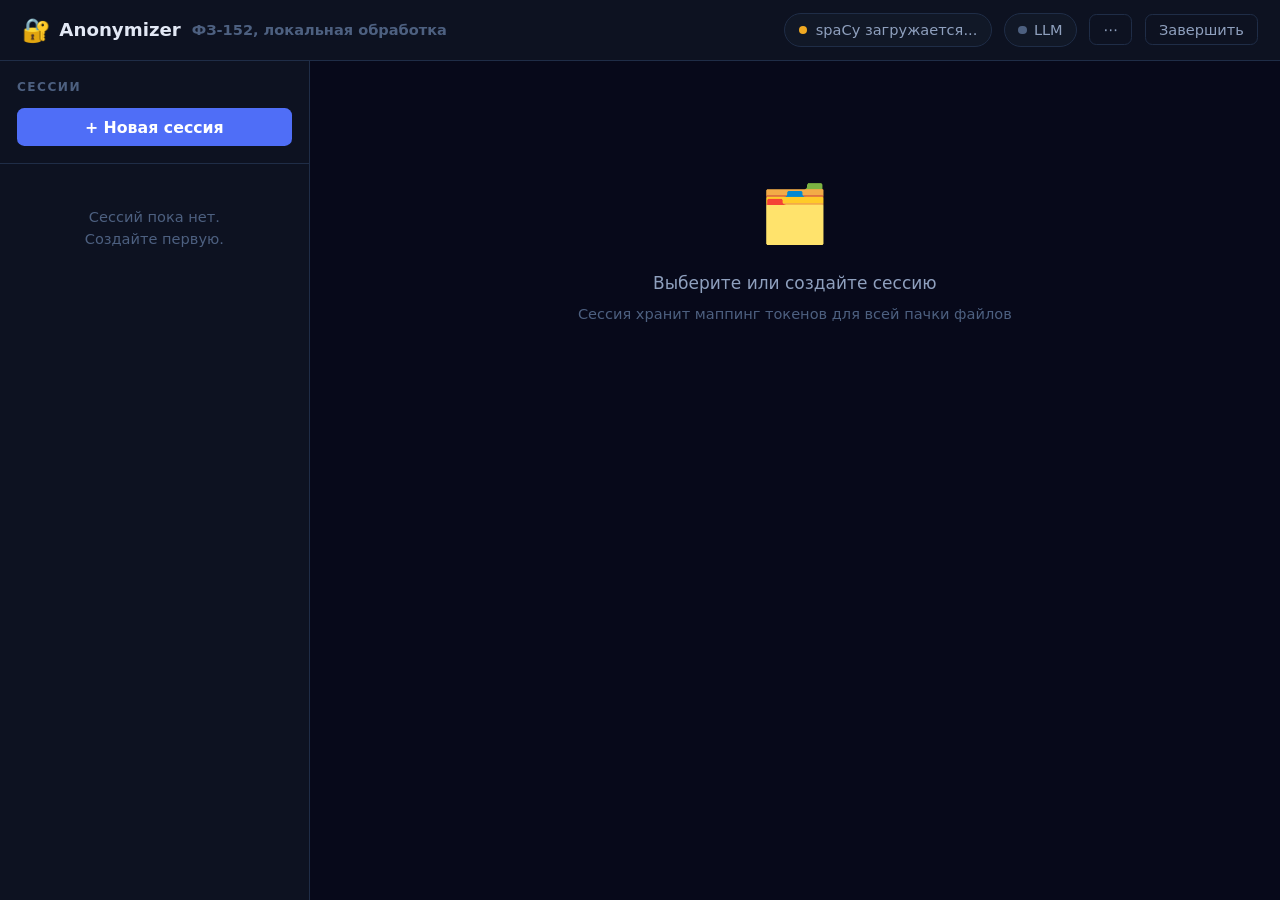
==== commit 0d0a5a2e: "Единый вид 01: один размер текста - «Aa» 100 % = основной текст 17 px, как во всех программах; commo" ====
--- a/static/index.html
+++ b/static/index.html
@@ -16,15 +16,19 @@
   --purple:#a78bfa;--purple-bg:rgba(167,139,250,.12);
   --text:#e2e8f5;--text2:#8fa0be;--text3:#4d6080;
   --font:-apple-system,BlinkMacSystemFont,'Segoe UI',system-ui,sans-serif;
-  --r:10px;--r2:6px;--t:.18s ease
+  --r:10px;--r2:6px;--t:.18s ease;
+  /* tokens of the shared window «Видеокарта занята» (common/lock) - in this app's dark palette */
+  --surface-2:var(--card2);--border-strong:var(--border2);--muted:var(--text2);--accent:var(--primary);--accent-text:#fff
 }
 html,body{height:100%}
+/* один размер текста во всех программах (Единый стандарт 1.5, 24.10): окно свёрстано на 14 px - вся страница ×17/14, основной текст 17 px */
+html{--zoom:1.2143;zoom:var(--zoom)}   /* единицы экрана (vh, vw) - делить на --zoom, иначе окна выше экрана */
 body{font-family:var(--font);background:var(--bg);color:var(--text);font-size:14px;line-height:1.5}
 ::-webkit-scrollbar{width:5px}::-webkit-scrollbar-thumb{background:var(--border2);border-radius:3px}
 .hidden{display:none!important}
 
 /* ── LAYOUT ── */
-.app{display:flex;flex-direction:column;height:100vh}
+.app{display:flex;flex-direction:column;height:calc(100vh / var(--zoom))}
 .body{display:flex;flex:1;overflow:hidden}
 
 /* ── HEADER ── */
@@ -56,6 +60,7 @@
   cursor:pointer;transition:all var(--t)
 }
 .llm-badge:hover{border-color:var(--primary);color:var(--text)}
+.llm-badge.gpu-busy{border-color:var(--warn);color:var(--warn)}
 .llm-dot{width:7px;height:7px;border-radius:50%;background:var(--text3);flex-shrink:0;transition:background .4s}
 .llm-dot.ready{background:var(--purple)}
 
@@ -266,7 +271,7 @@
 
 /* ── PREVIEW ── */
 .pv-overlay{position:fixed;inset:0;background:rgba(0,0,0,.65);display:flex;align-items:center;justify-content:center;z-index:210;animation:fadeM .15s ease}
-.pv{background:var(--card);border:1px solid var(--border2);border-radius:var(--r);width:min(1400px,97vw);height:93vh;display:flex;flex-direction:column;overflow:hidden}
+.pv{background:var(--card);border:1px solid var(--border2);border-radius:var(--r);width:min(1400px,calc(97vw / var(--zoom)));height:calc(93vh / var(--zoom));display:flex;flex-direction:column;overflow:hidden}
 .pv-head{padding:10px 14px;border-bottom:1px solid var(--border);display:flex;align-items:center;gap:10px;flex-wrap:wrap}
 .pv-head h3{flex:1;min-width:180px;font-size:14px;margin:0;white-space:nowrap;overflow:hidden;text-overflow:ellipsis}
 .pv-head input[type=search]{width:180px;padding:6px 10px;background:var(--card2);border:1px solid var(--border2);border-radius:var(--r2);color:var(--text);font-size:13px}
@@ -294,8 +299,14 @@
 .pv-grp summary,.pv-dups summary{cursor:pointer;font-size:11px;text-transform:uppercase;letter-spacing:.6px;color:var(--text3);margin:4px 0 6px}
 .pv-ent{position:relative;flex-wrap:wrap}
 .pv-ent.on{background:var(--card2);box-shadow:inset 3px 0 0 var(--primary)}
-.pv-ent .ent-acts{display:none;width:100%;gap:4px;padding-top:4px}
-.pv-ent:hover .ent-acts,.pv-ent.on .ent-acts{display:flex}
+.pv-ent .ent-acts{display:flex;width:100%;gap:6px;padding-top:6px;flex-wrap:wrap}
+.pv-ent .tokmini{font-size:10px;padding:1px 6px;border-radius:10px;font-weight:700;opacity:.8}
+.pv-ent .forms-more{width:100%;font-size:11px;color:var(--text3)}
+.btn-mini.danger{color:#fca5a5;border-color:rgba(239,68,68,.45);margin-left:auto}
+.pv-filter-row{display:flex;gap:6px}
+.pv-filter-row input{flex:1;min-width:0;padding:6px 9px;background:var(--card2);border:1px solid var(--border2);border-radius:var(--r2);color:var(--text);font-size:12.5px}
+.pv-filter-row select{padding:6px;background:var(--card2);border:1px solid var(--border2);border-radius:var(--r2);color:var(--text);font-size:12px}
+.tok.hit{outline:2px solid #facc15;outline-offset:1px}
 .btn-mini{font-size:11px;padding:2px 7px;border-radius:5px;border:1px solid var(--border2);background:var(--card);color:var(--text2);cursor:pointer}
 .btn-mini:hover{color:var(--text);border-color:var(--primary)}
 .pv-sim a{color:var(--text);cursor:pointer;text-decoration:underline dotted}
@@ -304,7 +315,7 @@
 .tok.cur{outline:2px solid var(--primary)}
 .ico{width:15px;height:15px;fill:none;stroke:currentColor;stroke-width:1.8;stroke-linecap:round;stroke-linejoin:round;vertical-align:-3px;margin-right:3px}
 .pv-na{font-size:11.5px;color:var(--text3);margin-right:6px}
-.modal-ta{resize:vertical;min-height:44px;font-family:var(--font);line-height:1.4}
+
 .sess-chk{margin-right:6px;accent-color:var(--primary)}
 .sess-bulk{display:flex;gap:8px;align-items:center;padding:6px 12px;font-size:12px;color:var(--text2)}
 .sess-bulk button{font-size:12px;padding:3px 9px;border-radius:6px;border:1px solid var(--border2);background:var(--card);color:var(--text2);cursor:pointer}
@@ -360,13 +371,15 @@
 .modal{background:var(--card);border:1px solid var(--border2);border-radius:var(--r);padding:24px;min-width:320px;max-width:420px;width:90%}
 .modal h3{font-size:15px;margin-bottom:6px;color:var(--text)}
 .modal p.modal-sub{font-size:12px;color:var(--text3);margin-bottom:14px}
-.modal input.modal-inp,.modal select.modal-inp{
+.modal input.modal-inp,.modal select.modal-inp,.modal textarea.modal-inp{
   width:100%;padding:9px 12px;
   background:var(--card2);border:1px solid var(--border2);
   border-radius:var(--r2);color:var(--text);font-size:14px;
   font-family:var(--font);outline:none;margin-bottom:14px;transition:border-color var(--t)
 }
-.modal input.modal-inp:focus,.modal select.modal-inp:focus{border-color:var(--primary)}
+.modal input.modal-inp:focus,.modal select.modal-inp:focus,.modal textarea.modal-inp:focus{border-color:var(--primary)}
+.modal textarea.modal-inp{min-height:68px;line-height:1.45;resize:vertical;display:block}
+.modal-field-hint{font-size:11.5px;color:var(--text3);margin:-10px 0 14px;line-height:1.4}
 .modal select.modal-inp{height:40px;line-height:1.3}
 .modal-btns{display:flex;gap:8px;justify-content:flex-end}
 .modal-btns button{
@@ -382,6 +395,8 @@
 </style>
 <script src="/static/vendor/jszip.min.js"></script>
 <script src="/static/vendor/docx-preview.min.js"></script>
+<link rel="stylesheet" href="/common/lock/web/heavy-lock.css">
+<script src="/common/lock/web/heavy-lock.js"></script>
 </head>
 <body>
 <div class="app">
@@ -531,7 +546,7 @@
               <thead><tr>
                 <th title="Уникальный идентификатор замены. Подставляется в текст вместо ПДн">Токен</th>
                 <th title="Текст ровно так, как он встречается в документе. Это значение возвращается при деанонимизации">Найдено в документе</th>
-                <th title="Нормализованная (базовая) форма. Используется для группировки разных склонений в один токен. Если не уверены — оставьте равным «Найдено в документе»">Базовая форма</th>
+                <th title="Как писать значение в новом тексте внешней нейросети, где исходной формы нет (для ФИО — именительный падеж, программа склоняет сама)">Форма для нового текста</th>
                 <th>Тип</th>
                 <th></th>
               </tr></thead>
@@ -568,7 +583,7 @@
   <div class="modal" style="max-width:640px">
     <h3>Последние задачи</h3>
     <p class="modal-sub">20 последних обработок. Имена файлов и значения сюда не попадают.</p>
-    <div id="jobsBody" style="max-height:60vh;overflow:auto"></div>
+    <div id="jobsBody" style="max-height:calc(60vh / var(--zoom));overflow:auto"></div>
     <div class="modal-btns" style="margin-top:14px"><button class="btn-modal-ok" onclick="$('jobsOverlay').classList.add('hidden')">Закрыть</button></div>
   </div>
 </div>
@@ -607,7 +622,7 @@
     <div class="pv-head">
       <h3 id="pvTitle"></h3>
       <span id="pvSummary" class="pv-summary"></span>
-      <input type="search" id="pvSearch" placeholder="Поиск…" oninput="pvSearch()">
+      <input type="search" id="pvSearch" placeholder="Поиск: текст, фамилия, FIO_1…" oninput="pvSearch()">
       <label class="pv-chk" id="pvOrigLbl" title="Вместо меток показать значения, которые были в документе на этом месте"><input type="checkbox" id="pvOrig" onchange="pvMarkTokens()"> Показать исходный текст</label>
       <a class="btn-dl" id="pvDownload" href="#" download><svg class="ico" viewBox="0 0 24 24" aria-hidden="true"><path d="M12 4v11"/><path d="m7 10 5 5 5-5"/><path d="M5 20h14"/></svg> Скачать</a>
       <button class="pv-close" onclick="closePreview()" title="Закрыть (Esc)">×</button>
@@ -625,7 +640,7 @@
     <h3>Предложения нейросети</h3>
     <p class="modal-sub">Отметьте, что применить. Нейросеть может ошибаться — снятие маски с ФИО и
       организаций она предлагает только для слов без признаков имени.</p>
-    <div id="reviewBody" style="max-height:52vh;overflow:auto"></div>
+    <div id="reviewBody" style="max-height:calc(52vh / var(--zoom));overflow:auto"></div>
     <div class="modal-btns" style="margin-top:14px">
       <button class="btn-modal-cancel" onclick="closeReview()">Отмена</button>
       <button class="btn-modal-ok" onclick="applyReview()">Применить и пересобрать файл</button>
@@ -634,13 +649,15 @@
 </div>
 
 <div class="modal-overlay hidden" id="editMapOverlay">
-  <div class="modal" style="max-width:460px">
+  <div class="modal" style="max-width:680px;width:92%">
     <h3 id="editMapTitle"></h3>
     <div class="modal-token-info hidden" id="editMapTokenInfo">Токен: <span id="editMapTokenVal"></span></div>
-    <label class="modal-field-label" title="Текст ровно так, как встречается в документе. Возвращается при деанонимизации">Найдено в документе <span style="color:var(--text2);font-weight:400">— что подставлять обратно</span></label>
-    <textarea class="modal-inp modal-ta" id="editMapOriginal" rows="2" placeholder="Иванова Мария Петровна"></textarea>
-    <label class="modal-field-label" title="Нормализованная форма, по которой группируются разные склонения. Если не уверены — оставьте равной «Найдено в документе»">Базовая форма <span style="color:var(--text2);font-weight:400">— для группировки склонений (необязательно)</span></label>
-    <textarea class="modal-inp modal-ta" id="editMapCanonical" rows="2" placeholder="Иванова Мария Петровна"></textarea>
+    <label class="modal-field-label">Значение в документе</label>
+    <textarea class="modal-inp" id="editMapOriginal" rows="3" placeholder="Иванова Мария Петровна"></textarea>
+    <div class="modal-field-hint">Ровно как написано в документе. Это значение ищется и заменяется меткой, а при восстановлении возвращается на своё место.</div>
+    <label class="modal-field-label">Форма для нового текста <span style="color:var(--text2);font-weight:400">(необязательно)</span></label>
+    <textarea class="modal-inp" id="editMapCanonical" rows="2" placeholder="Иванова Мария Петровна"></textarea>
+    <div class="modal-field-hint">Как писать значение там, где его в исходном документе не было, — в ответе внешней нейросети. Для ФИО это именительный падеж: программа сама склонит его по смыслу фразы. Если не уверены — оставьте как есть.</div>
     <label class="modal-field-label">Тип сущности</label>
     <select class="modal-inp" id="editMapType">
       <option value="ФИО">ФИО</option>
@@ -682,6 +699,10 @@
 </div>
 
 <script>
+// Один размер текста (стандарт 1.5): страница ×17/14 через zoom (--zoom в CSS)
+function pageZoom(){ return parseFloat(getComputedStyle(document.documentElement).getPropertyValue('--zoom'))||1; }
+</script>
+<script>
 // ─── State ───────────────────────────────────────────────────────────────────
 const S = {
   sessions: [], active: null,
@@ -766,6 +787,33 @@
   $('llmPanel').classList.toggle('hidden');
 }
 
+// окно «Видеокарта занята» общего модуля (common/lock): свободно или держит сама программа - сразу «wait»; null - «Отмена»
+async function gpuChoice(kind) {
+  const HL = window.HeavyLockUI;
+  if (!HL) return 'wait';
+  let st;
+  try { st = await apiFetch('/api/heavy-lock?kind=' + kind); } catch { return 'wait'; }
+  if (st.ours || (st.free && !(st.queue || []).length)) return 'wait';
+  await HL.ready;
+  return HL.ask(st.holder, { lang: 'ru', cpu: st.cpu, queue: (st.queue || []).map(w => w.program),
+                             page: st.page ? '/api/heavy-lock/page' : null });
+}
+
+// значок LLM вверху: видеокарта у другой программы - «LLM: занята «Herald»» (слова общего модуля, стандарт 2.1)
+async function gpuBadge() {
+  const HL = window.HeavyLockUI, badge = $('llmBadgeText');
+  if (!HL || !badge) return;
+  try {
+    const st = await apiFetch('/api/heavy-lock');
+    await HL.ready;
+    const busy = st.holder && !st.ours;
+    badge.textContent = busy ? 'LLM: ' + HL.t('st_busy', 'ru', { program: st.holder.program }) : 'LLM';
+    badge.title = busy ? HL.describe(st.holder, 'ru') : '';
+    $('llmBadge').classList.toggle('gpu-busy', !!busy);
+  } catch {}
+}
+setInterval(gpuBadge, 5000);
+
 async function checkLlm() {
   try {
     const d = await apiFetch('/api/llm-status');
@@ -775,6 +823,7 @@
     if (d.available) {
       dot.className = 'llm-dot ready';
       badge.textContent = 'LLM';
+      gpuBadge();
       $('llmStartBtn').classList.add('hidden');
       sel.innerHTML = '<option value="">— выбрать модель —</option>' +
         d.models.map(m => `<option value="${esc(m)}">${esc(m)}</option>`).join('');
@@ -1067,6 +1116,7 @@
 }
 function llmNote(item){
   const j=item.llm; if(!j||S.mode!=='anonymize')return '';
+  if(j.status==='wait_lock')return `<div style="color:#a78bfa">🤖 Проверка нейросетью ждёт видеокарту: «${esc(j.holder||'?')}» - начнётся сама</div>`;
   if(j.status==='running')return `<div style="color:#a78bfa">🤖 Нейросеть проверяет найденное… ${j.elapsed?Math.round(j.elapsed)+' с':''}</div>`;
   if(j.status==='stale')return `<div class="file-err">🤖 Проверка нейросетью зависла (нет ответа больше 5 минут)</div>`;
   if(j.status==='error'||j.status==='lost')return `<div class="file-warn">🤖 ${esc(j.error||'Проверка нейросетью не выполнена')} — файл после правил готов</div>`;
@@ -1084,7 +1134,7 @@
     item.llm={...item.llm,...d};
   }catch(ex){item.llm.status='lost';item.llm.error='Проверка недоступна';}
   renderFileList();
-  if(item.llm.status==='running')setTimeout(()=>pollReview(item),2500);
+  if(item.llm.status==='running'||item.llm.status==='wait_lock')setTimeout(()=>pollReview(item),2500);
 }
 function leakNote(item){
   if(S.mode!=='anonymize'||!item.leaks)return item.note?`<div class="file-err">${esc(item.note)}</div>`:'';
@@ -1136,37 +1186,60 @@
 }
 function renderPvSide(){
   if(PV.restore)return renderPvSideRestored();
-  const counts=pvTokenCounts(), groups={};
-  Object.keys(counts).forEach(k=>{const g=pvGroup(k.split('_')[0]);(groups[g]=groups[g]||[]).push(k);});
+  const counts=pvTokenCounts();
   const L=PV.leaks; let h='';
-  h+=L==null?'':(L.length?`<div class="pv-leak bad">Повторная проверка: ${L.length} подозрительных мест<br>${L.slice(0,12).map(l=>esc(l.type+': '+l.value)).join('<br>')}</div>`
-      :`<div class="pv-leak ok">Утечек не найдено — готовый файл перечитан заново</div>`);
+  if(L&&L.length)h+=`<div class="pv-leak bad">Повторная проверка: ${L.length} подозрительных мест<br>${L.slice(0,12).map(l=>esc(l.type+': '+l.value)).join('<br>')}</div>`;
   const sim=(PV.similar||[]);
   if(sim.length){
     h+=`<details class="pv-dups" open><summary>Проверка дублей · ${sim.length}</summary>
       <div class="pv-dups-hint">Похоже на одно и то же. Номера здесь не предлагаются — они объединяются только при совпадении цифр.</div>
       ${sim.map((x,i)=>`<div class="pv-sim"><label class="pv-sim-chk"><input type="checkbox" data-i="${i}"> ${esc(tokenLabel(x.a.split('_')[0]))}</label>
-        <div><a onclick="pvJump('${x.a}')">${esc(x.a_value)}</a> <span class="cnt">${x.a}</span></div>
-        <div><a onclick="pvJump('${x.b}')">${esc(x.b_value)}</a> <span class="cnt">${x.b}</span></div>
+        <div><a onclick="pvJump('${x.a}')">${esc(x.a_value)}</a></div>
+        <div><a onclick="pvJump('${x.b}')">${esc(x.b_value)}</a></div>
         <div class="acts"><button class="btn-pv" onclick="pvMerge('${x.b}','${x.a}')">Объединить</button>
         <button class="btn-pv" onclick="pvDistinct(${i})">Это разные</button></div></div>`).join('')}
       ${sim.length>1?`<button class="btn-pv" onclick="pvMergeSelected()">Объединить выбранные</button>`:''}</details>`;
   }
+  h+=`<div class="pv-filter-row"><input type="search" id="pvFilter" placeholder="Фильтр: фамилия, ИНН, название…" value="${esc(PV.filter||'')}" oninput="PV.filter=this.value;renderPvList()">
+      <select id="pvFilterType" onchange="PV.ftype=this.value;renderPvList()"><option value="">Все типы</option>
+      ${['ФИО','Организации','Адреса','Реквизиты и номера'].map(g=>`<option ${PV.ftype===g?'selected':''}>${g}</option>`).join('')}</select></div>
+      <div class="pv-hint">Щелчок — к месту в тексте и действия; ещё щелчок или ↑↓ — к следующему вхождению</div>
+      <div id="pvList"></div>`;
+  $('pvSide').innerHTML=h;
+  renderPvList();
+}
+function renderPvList(){
+  const counts=pvTokenCounts(), q=(PV.filter||'').trim().toLowerCase(), groups={};
+  Object.keys(counts).forEach(k=>{
+    const g=pvGroup(k.split('_')[0]), f=(PV.forms[k]||{}).forms||[];
+    if(PV.ftype&&PV.ftype!==g)return;
+    if(q&&!(k.toLowerCase().includes(q)||f.some(v=>v.toLowerCase().includes(q))))return;
+    (groups[g]=groups[g]||[]).push(k);
+  });
   const order=['ФИО','Организации','Адреса','Реквизиты и номера'];
-  const total=Object.keys(counts).length;
-  h+=`<div><h4>Найдено в документе · ${total}</h4><div class="pv-hint">Щелчок — к месту в тексте, ещё щелчок или ↑↓ — к следующему</div></div>`;
+  let h='';
   order.filter(g=>groups[g]).forEach(g=>{
     const ks=groups[g].sort((a,b)=>counts[b]-counts[a]);
     h+=`<details class="pv-grp" open><summary>${g} · ${ks.length}</summary>${ks.map(k=>{const p=k.split('_')[0],f=(PV.forms[k]||{}).forms||[];
-      return `<div class="pv-ent ${PV.sel===k?'on':''}" data-k="${k}" onclick="pvJump('${k}')" title="${esc(f.join(' · '))}">
-        <span class="badge t-${p}">${k}</span><span class="val">${esc(f[0]||'')}</span><span class="cnt">×${counts[k]}</span>
-        <span class="ent-acts" onclick="event.stopPropagation()">
-          <button class="btn-mini" onclick="pvExclude('${k}')" title="Значение не персональное — снять маску">Не маскировать</button>
-          <button class="btn-mini" onclick="pvEdit('${k}')" title="Изменить запись">Изменить</button>
-          <button class="btn-mini" onclick="pvAlias('${k}')" title="Добавить вариант написания этого значения">+ вариант</button>
-        </span></div>`;}).join('')}</details>`;
+      const open=PV.sel===k;
+      return `<div class="pv-ent ${open?'on':''}" data-k="${k}" onclick="pvJump('${k}')" title="${esc(f.join(' · '))}">
+        <span class="val">${esc(f[0]||k)}</span><span class="cnt">×${counts[k]}</span>
+        <span class="tokmini t-${p}">${k}</span>
+        ${f.length>1?`<div class="forms-more">${f.slice(1,4).map(esc).join(' · ')}${f.length>4?' …':''}</div>`:''}
+        ${open?`<div class="ent-acts" onclick="event.stopPropagation()">
+          <button class="btn-mini" onclick="pvEdit('${k}')">Изменить</button>
+          <button class="btn-mini" onclick="pvAlias('${k}')" title="Значение в документе записано ещё и по-другому (сокращение, другое написание) — заменять его той же меткой">Другое написание…</button>
+          <button class="btn-mini danger" onclick="pvExcludeAsk('${k}')" title="Это не персональные данные: значение останется в документе открытым">Удалить из замен</button>
+        </div>`:''}</div>`;}).join('')}</details>`;
   });
-  $('pvSide').innerHTML=h;
+  if(!h)h='<div class="pv-hint">Ничего не найдено</div>';
+  $('pvList').innerHTML=h;
+}
+async function pvExcludeAsk(key){
+  const f=((PV.forms[key]||{}).forms||[])[0]||key;
+  const ok=await showModal({title:'Удалить из замен?',sub:`«${f}» больше не будет заменяться меткой ${key} — в файле значение останется открытым. Вернуть можно через «Таблица замен» → «⋯» → «Показать архив записей».`,
+    hasInput:false,okLabel:'Удалить из замен',okDanger:true});
+  if(ok)await pvExclude(key);
 }
 async function renderPvBody(){
   const body=$('pvBody'), url=`/api/download/${PV.sid}/${encodeURIComponent(PV.filename)}`;
@@ -1178,6 +1251,8 @@
     try{
       const blob=await (await fetch(url)).blob(); body.innerHTML='';
       await docx.renderAsync(blob, body, null, {inWrapper:true, ignoreLastRenderedPageBreak:true, renderHeaders:true, renderFooters:true, renderFootnotes:true});
+      pvFixSymbols(body);
+      try{await pvFixAnchors(blob, body);}catch(ex){}
       pvMarkTokens(); return;
     }catch(ex){body.innerHTML='';}
   }
@@ -1199,8 +1274,9 @@
     const sel=window.getSelection(), t=sel?sel.toString().trim():'';
     if(!t||t.length<2||t.length>300||/\[[A-Z]+_\d+\]/.test(t)||!$('pvBody').contains(sel.anchorNode)){btn.classList.add('hidden');return;}
     const r=sel.getRangeAt(0).getBoundingClientRect(), box=$('pvBody').getBoundingClientRect();
-    btn.style.left=Math.min(r.left-box.left+$('pvBody').offsetLeft, box.width-130)+'px';
-    btn.style.top=(r.bottom-box.top+$('pvBody').offsetTop+6)+'px';
+    const Z=pageZoom();     // координаты выделения - экранные, style.left на увеличенной странице умножается на --zoom
+    btn.style.left=Math.min((r.left-box.left)/Z+$('pvBody').offsetLeft, box.width/Z-130)+'px';
+    btn.style.top=((r.bottom-box.top)/Z+$('pvBody').offsetTop+6)+'px';
     btn.dataset.text=t; btn.classList.remove('hidden');
   },0);
 });
@@ -1232,6 +1308,54 @@
   for(const i of ids){const x=PV.similar[i];
     try{await apiFetch(`/api/sessions/${PV.sid}/mappings/${encodeURIComponent(x.b)}/merge`,{method:'POST',headers:{'Content-Type':'application/json'},body:JSON.stringify({into:x.a})});}catch(ex){}}
   toast(`Объединено пар: ${ids.length}, файл пересобирается`,'ok'); await pvAfterEdit();
+}
+// List bullets of Word documents are private-use codes of the Symbol / Wingdings fonts
+// (U+F0B7 «•», U+F0A7 «▪», U+F0D8 «➢»…). Word knows them; a browser without those fonts
+// draws squares. Replace them with ordinary Unicode characters and drop the special font.
+const SYM_MAP={symbol:{0xF0B7:'•',0xF02D:'–',0xF0A7:'♣',0xF0A8:'♦',0xF0DE:'⇒',0xF0AE:'→',0xF0B0:'°',0xF0D7:'⋅',0xF0E0:'◊',0xF06F:'○'},
+  wingdings:{0xF0A7:'▪',0xF0D8:'➢',0xF0FC:'✓',0xF0FE:'☑',0xF076:'❖',0xF06C:'●',0xF06E:'■',0xF071:'❑',0xF0A8:'◻',
+    0xF0E0:'→',0xF0E8:'➔',0xF0F0:'⇨',0xF0D7:'➢',0xF075:'◆',0xF0A1:'○',0xF0B7:'•',0xF09F:'•',0xF077:'◆',0xF0AA:'✦'}};
+function symChar(code,font){
+  const f=/wingding/i.test(font||'')?'wingdings':'symbol';
+  return SYM_MAP[f][code]||SYM_MAP.symbol[code]||SYM_MAP.wingdings[code]||'•';
+}
+function pvFixSymbols(root){
+  root.querySelectorAll('style').forEach(st=>{
+    st.textContent=st.textContent.replace(/\{[^{}]*\}/g,rule=>{
+      if(!/[-]/.test(rule))return rule;
+      const font=(rule.match(/font-family:\s*([^;}]+)/)||[])[1]||'';
+      return rule.replace(/[-]/g,c=>symChar(c.charCodeAt(0),font))
+                 .replace(/font-family:\s*['"]?(?:Symbol|Wingdings[^;'"]*)['"]?\s*;?/gi,'');
+    });
+  });
+  const w=document.createTreeWalker(root,NodeFilter.SHOW_TEXT), nodes=[];
+  while(w.nextNode()){if(/[-]/.test(w.currentNode.nodeValue))nodes.push(w.currentNode);}
+  nodes.forEach(n=>{const font=getComputedStyle(n.parentElement).fontFamily;
+    n.nodeValue=n.nodeValue.replace(/[-]/g,c=>symChar(c.charCodeAt(0),font));
+    if(/symbol|wingding/i.test(font))n.parentElement.style.fontFamily='inherit';});
+}
+// Pictures anchored to the PAGE (a table background drawn as an image by a PDF→Word
+// converter) are placed by docx-preview relative to their paragraph — shifted. Put them
+// at their page offset, behind the text, as Word does.
+async function pvFixAnchors(blob, root){
+  if(!window.JSZip)return;
+  const zip=await JSZip.loadAsync(blob), f=zip.file('word/document.xml'); if(!f)return;
+  const xml=new DOMParser().parseFromString(await f.async('string'),'application/xml');
+  const WP='http://schemas.openxmlformats.org/drawingml/2006/wordprocessingDrawing';
+  const anchors=[...xml.getElementsByTagNameNS(WP,'anchor')].map(a=>{
+    const h=a.getElementsByTagNameNS(WP,'positionH')[0], v=a.getElementsByTagNameNS(WP,'positionV')[0];
+    return {page:h&&v&&h.getAttribute('relativeFrom')==='page'&&v.getAttribute('relativeFrom')==='page',
+            behind:a.getAttribute('behindDoc')==='1'};
+  });
+  const divs=[...root.querySelectorAll('section.docx article div')].filter(d=>d.style.position==='relative'&&d.style.width==='0px'&&d.querySelector('img,svg'));
+  if(divs.length!==anchors.length)return;
+  divs.forEach((d,i)=>{
+    if(!anchors[i].page)return;
+    const sec=d.closest('section.docx'); if(!sec)return;
+    sec.style.position='relative'; sec.style.isolation='isolate';
+    d.style.position='absolute'; sec.appendChild(d);
+    if(anchors[i].behind)d.style.zIndex='-1';
+  });
 }
 function pvMarkRestored(){
   // colour every inserted value in document order: green exact, yellow case chosen, red not found
@@ -1292,17 +1416,25 @@
 function pvSearch(){
   const body=$('pvBody'); if(!body)return;
   body.querySelectorAll('mark').forEach(m=>m.replaceWith(document.createTextNode(m.textContent))); body.normalize();
-  const q=$('pvSearch').value.trim().toLowerCase(); if(!q)return;
+  const q=$('pvSearch').value.trim().toLowerCase();
+  if(!q){body.querySelectorAll('span.tok.hit').forEach(e=>e.classList.remove('hit'));return;}
   const walker=document.createTreeWalker(body,NodeFilter.SHOW_TEXT), nodes=[];
   while(walker.nextNode()){const n=walker.currentNode;if(n.parentElement.closest('.tok'))continue;if(n.nodeValue.toLowerCase().includes(q))nodes.push(n);}
   nodes.forEach(n=>{const t=n.nodeValue,i=t.toLowerCase().indexOf(q),f=document.createDocumentFragment(),mk=document.createElement('mark');
     f.appendChild(document.createTextNode(t.slice(0,i)));mk.textContent=t.slice(i,i+q.length);f.appendChild(mk);f.appendChild(document.createTextNode(t.slice(i+q.length)));n.replaceWith(f);});
-  const first=body.querySelector('mark'); if(first)first.scrollIntoView({block:'center'});
+  // placeholders: by the token itself (FIO_1) or by any of its original values («Иванов»)
+  body.querySelectorAll('span.tok.hit').forEach(e=>e.classList.remove('hit'));
+  if(PV&&PV.forms&&!PV.restore){
+    body.querySelectorAll('span.tok').forEach(e=>{
+      const k=e.dataset.token, f=(PV.forms[k]||{}).forms||[];
+      if(k.toLowerCase().includes(q)||f.some(v=>v.toLowerCase().includes(q)))e.classList.add('hit');
+    });
+  }
+  const first=body.querySelector('mark,span.tok.hit'); if(first)first.scrollIntoView({block:'center'});
 }
 function pvJump(key,dir=1){
   const els=[...$('pvBody').querySelectorAll(`span.tok[data-token="${key}"]`)];
-  if(PV.sel!==key){PV.sel=key;PV.occ[key]=-1;
-    document.querySelectorAll('.pv-ent').forEach(e=>e.classList.toggle('on',e.dataset.k===key));}
+  if(PV.sel!==key){PV.sel=key;PV.occ[key]=-1; if(!PV.restore&&$('pvList'))renderPvList();}
   if(!els.length){toast('Это значение есть только на изображении страницы','info');return;}
   const k=PV.occ[key]=((PV.occ[key]??-1)+dir+els.length)%els.length;
   els.forEach(e=>e.classList.remove('cur'));
@@ -1325,7 +1457,8 @@
     </div>
     ${same.length?`<select onchange="if(this.value)pvMerge('${key}',this.value)"><option value="">Объединить с…</option>${same.map(([k,v])=>`<option value="${k}">${k}: ${esc((v.forms||[])[0]||'')}</option>`).join('')}</select>`:''}`;
   pop.classList.remove('hidden');
-  const x=Math.min(e.clientX,window.innerWidth-320), y=Math.min(e.clientY+12,window.innerHeight-220);
+  const Z=pageZoom();     // clientX - экранные пиксели; на увеличенной странице px внутри умножаются на --zoom
+  const x=Math.min(e.clientX,window.innerWidth-320*Z)/Z, y=Math.min(e.clientY+12,window.innerHeight-220*Z)/Z;
   pop.style.left=x+'px'; pop.style.top=y+'px';
 }
 document.addEventListener('click',e=>{const pop=$('tokPop');if(pop&&!pop.contains(e.target))pop.classList.add('hidden');});
@@ -1458,6 +1591,10 @@
     pending=S.files.filter(x=>x.status===null);
   }
   if(!pending.length||!S.active)return;
+  const engine0 = S.mode !== 'anonymize' ? 'fast'
+    : ({regex_spacy:'fast', regex_spacy_llm:'accurate', llm_only:'llm_only'}[S.procMode] || 'fast');
+  const lock = engine0 === 'fast' ? 'wait' : await gpuChoice(engine0);   // окно «Видеокарта занята» (стандарт 2.4)
+  if(!lock)return;
 
   S.files.forEach(x=>{if(x.status===null)x.status='loading';});
   renderFileList();
@@ -1465,9 +1602,7 @@
   $('procIco').outerHTML='<div class="spinner" id="procIco"></div>';
   $('procTxt').textContent='Обработка...';
 
-  const pm = S.procMode;
-  const engine = S.mode !== 'anonymize' ? 'fast'
-    : ({regex_spacy:'fast', regex_spacy_llm:'accurate', llm_only:'llm_only'}[pm] || 'fast');
+  const engine = engine0;
   if (engine !== 'fast' && !$('llmModelSelect').value) {
     toast('Выберите модель нейросети в панели LLM или переключитесь на «Быстро»','err');
   }
@@ -1479,6 +1614,7 @@
   fd.append('mode',S.mode);
   fd.append('session_id',S.active.id);
   fd.append('engine', engine);
+  fd.append('lock', lock);
   fd.append('use_spacy', engine === 'llm_only' ? 'false' : 'true');
   pending.forEach(x=>fd.append('files',x.file));
 
@@ -1703,7 +1839,7 @@
   if(!ok)return;
   try{await apiFetch('/api/shutdown',{method:'POST'});}catch{}
   setTimeout(() => { try { window.close(); } catch(e) {} }, 600);
-  document.body.innerHTML=`<div style="display:flex;flex-direction:column;align-items:center;justify-content:center;height:100vh;background:#07091a;color:#4d6080;font-family:sans-serif"><div style="font-size:52px;margin-bottom:14px">👋</div><p style="font-size:16px;color:#8fa0be">Приложение завершено</p><p style="font-size:12px;margin-top:6px">Вкладку можно закрыть</p></div>`;
+  document.body.innerHTML=`<div style="display:flex;flex-direction:column;align-items:center;justify-content:center;height:calc(100vh / var(--zoom));background:#07091a;color:#4d6080;font-family:sans-serif"><div style="font-size:52px;margin-bottom:14px">👋</div><p style="font-size:16px;color:#8fa0be">Приложение завершено</p><p style="font-size:12px;margin-top:6px">Вкладку можно закрыть</p></div>`;
 }
 
 // ─── Utilities ────────────────────────────────────────────────────────────────
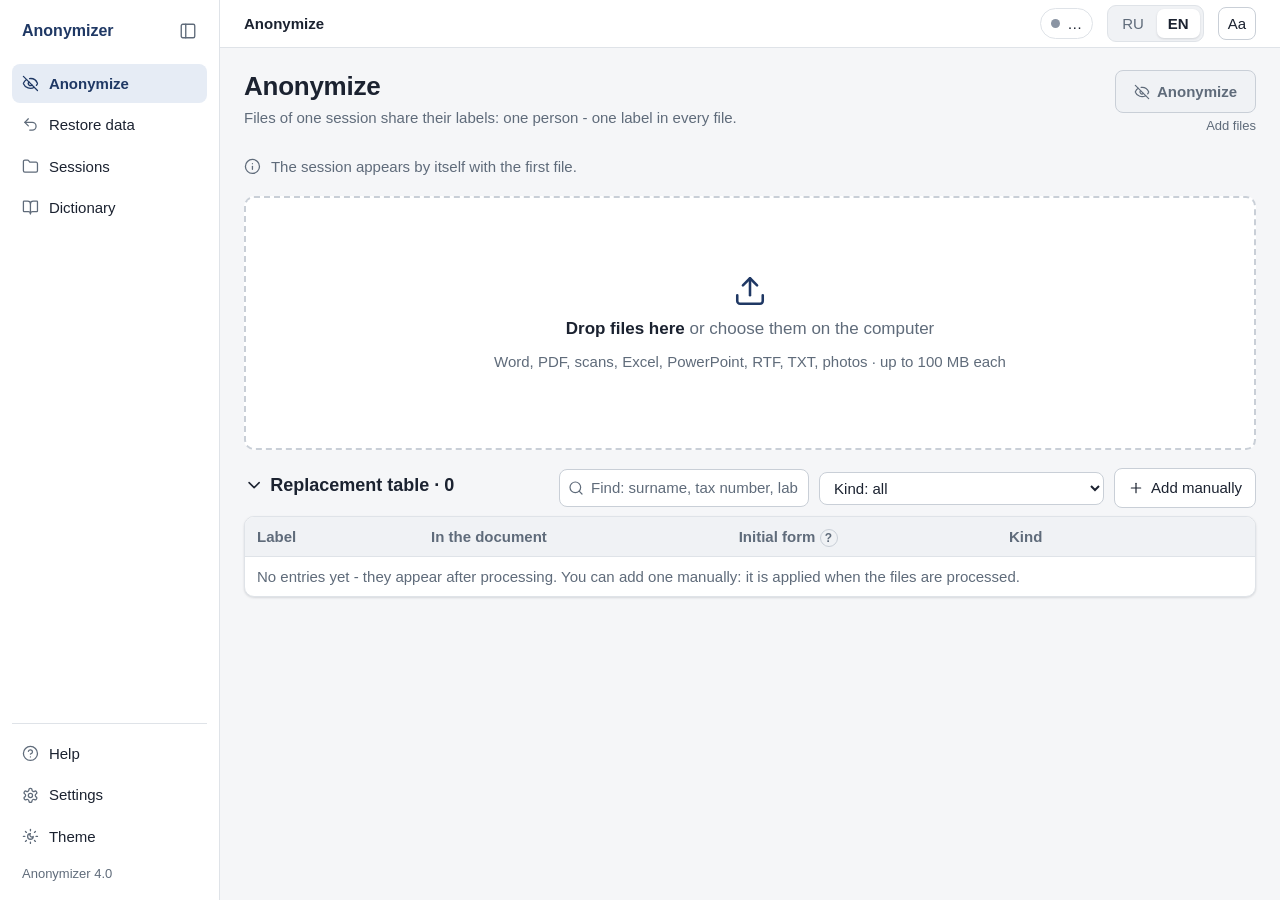
==== commit 007214d0: "Anonymizer 4.0 (задание 01, шаги 2-4): общий каркас окна по описанию v2.1, один режим «Обезличить», " ====
--- a/static/index.html
+++ b/static/index.html
@@ -1,1863 +1,45 @@
-<!DOCTYPE html>
+<!doctype html>
 <html lang="ru">
 <head>
-<meta charset="UTF-8">
-<meta name="viewport" content="width=device-width, initial-scale=1.0">
-<title>Anonymizer — Защита ПД</title>
-<style>
-*,*::before,*::after{box-sizing:border-box;margin:0;padding:0}
-:root{
-  --bg:#07091a;--surface:#0d1221;--card:#111827;--card2:#162033;
-  --border:#1f2d47;--border2:#2a3a56;
-  --primary:#4f6ef7;--primary-glow:rgba(79,110,247,.15);
-  --success:#10d472;--success-bg:rgba(16,212,114,.1);
-  --warn:#f0a922;--warn-bg:rgba(240,169,34,.1);
-  --danger:#ef4444;--danger-bg:rgba(239,68,68,.1);
-  --purple:#a78bfa;--purple-bg:rgba(167,139,250,.12);
-  --text:#e2e8f5;--text2:#8fa0be;--text3:#4d6080;
-  --font:-apple-system,BlinkMacSystemFont,'Segoe UI',system-ui,sans-serif;
-  --r:10px;--r2:6px;--t:.18s ease;
-  /* tokens of the shared window «Видеокарта занята» (common/lock) - in this app's dark palette */
-  --surface-2:var(--card2);--border-strong:var(--border2);--muted:var(--text2);--accent:var(--primary);--accent-text:#fff
-}
-html,body{height:100%}
-/* один размер текста во всех программах (Единый стандарт 1.5, 24.10): окно свёрстано на 14 px - вся страница ×17/14, основной текст 17 px */
-html{--zoom:1.2143;zoom:var(--zoom)}   /* единицы экрана (vh, vw) - делить на --zoom, иначе окна выше экрана */
-body{font-family:var(--font);background:var(--bg);color:var(--text);font-size:14px;line-height:1.5}
-::-webkit-scrollbar{width:5px}::-webkit-scrollbar-thumb{background:var(--border2);border-radius:3px}
-.hidden{display:none!important}
-
-/* ── LAYOUT ── */
-.app{display:flex;flex-direction:column;height:calc(100vh / var(--zoom))}
-.body{display:flex;flex:1;overflow:hidden}
-
-/* ── HEADER ── */
-header{
-  display:flex;align-items:center;gap:10px;padding:0 18px;height:50px;
-  background:var(--surface);border-bottom:1px solid var(--border);
-  flex-shrink:0;user-select:none
-}
-.logo{display:flex;align-items:center;gap:7px;font-weight:700;font-size:15px}
-.logo-icon{font-size:19px}
-.logo-sub{font-size:12px;color:var(--text3);margin-left:2px}
-.spacer{flex:1}
-
-/* NER dot */
-.ner-pill{
-  display:flex;align-items:center;gap:7px;padding:4px 11px;border-radius:20px;
-  background:var(--card);border:1px solid var(--border);font-size:12px;color:var(--text2)
-}
-.ner-dot{width:7px;height:7px;border-radius:50%;background:var(--warn);flex-shrink:0;transition:background .4s}
-.ner-dot.ready{background:var(--success)}
-.ner-dot.err{background:var(--danger)}
-.ner-dot.pulse{animation:pulse 1.2s infinite}
-@keyframes pulse{0%,100%{opacity:1}50%{opacity:.3}}
-
-/* LLM badge */
-.llm-badge{
-  display:flex;align-items:center;gap:6px;padding:4px 11px;border-radius:20px;
-  background:var(--card);border:1px solid var(--border);font-size:12px;color:var(--text2);
-  cursor:pointer;transition:all var(--t)
-}
-.llm-badge:hover{border-color:var(--primary);color:var(--text)}
-.llm-badge.gpu-busy{border-color:var(--warn);color:var(--warn)}
-.llm-dot{width:7px;height:7px;border-radius:50%;background:var(--text3);flex-shrink:0;transition:background .4s}
-.llm-dot.ready{background:var(--purple)}
-
-.btn-exit{
-  display:flex;align-items:center;gap:5px;padding:5px 11px;border-radius:var(--r2);
-  background:transparent;border:1px solid var(--border);color:var(--text2);cursor:pointer;
-  font-size:12px;font-family:var(--font);transition:all var(--t)
-}
-.btn-exit:hover{background:var(--danger-bg);border-color:var(--danger);color:var(--danger)}
-
-/* ── SIDEBAR ── */
-.sidebar{
-  width:255px;flex-shrink:0;background:var(--surface);border-right:1px solid var(--border);
-  display:flex;flex-direction:column;overflow:hidden
-}
-.sb-head{padding:14px;border-bottom:1px solid var(--border)}
-.sb-label{font-size:10px;font-weight:700;letter-spacing:1.2px;text-transform:uppercase;color:var(--text3);margin-bottom:10px}
-.btn-new{
-  width:100%;padding:8px;background:var(--primary);border:none;border-radius:var(--r2);
-  color:#fff;font-size:13px;font-weight:600;cursor:pointer;font-family:var(--font);
-  display:flex;align-items:center;justify-content:center;gap:6px;transition:opacity var(--t)
-}
-.btn-new:hover{opacity:.83}
-.sessions{flex:1;overflow-y:auto;padding:6px}
-.no-sess{text-align:center;color:var(--text3);padding:28px 14px;font-size:12px}
-.sess{padding:9px 11px;border-radius:var(--r2);cursor:pointer;transition:background var(--t);margin-bottom:2px;border:1px solid transparent}
-.sess:hover{background:var(--card)}
-.sess.active{background:var(--primary-glow);border-color:var(--primary)}
-.sess-name{font-size:13px;font-weight:500;display:flex;align-items:center;gap:5px}
-.sess-name span{flex:1;overflow:hidden;text-overflow:ellipsis;white-space:nowrap}
-.sess-meta{font-size:11px;color:var(--text3);margin-top:2px}
-.sess-del-btn{
-  display:none;width:20px;height:20px;border:none;background:transparent;color:var(--text3);
-  cursor:pointer;border-radius:4px;font-size:15px;align-items:center;justify-content:center;transition:all var(--t)
-}
-.sess:hover .sess-del-btn{display:flex}
-.sess-del-btn:hover{background:var(--danger-bg);color:var(--danger)}
-
-/* ── MAIN ── */
-.main{flex:1;overflow-y:auto;padding:22px 26px;min-width:0}
-.empty-state{text-align:center;color:var(--text3);padding:70px 30px}
-.empty-state .em-icon{font-size:46px;margin-bottom:12px}
-.empty-state p{font-size:14px;margin-bottom:4px;color:var(--text2)}
-.empty-state small{font-size:12px}
-
-/* ── MODE ── */
-.mode-toggle{
-  display:flex;gap:3px;background:var(--card);border:1px solid var(--border);
-  border-radius:var(--r);padding:4px;width:fit-content;margin-bottom:8px
-}
-.mode-btn{
-  padding:8px 22px;border:none;border-radius:calc(var(--r) - 2px);
-  background:transparent;color:var(--text2);font-size:13px;font-weight:500;
-  cursor:pointer;font-family:var(--font);transition:all var(--t)
-}
-.mode-btn.active{background:var(--primary);color:#fff;box-shadow:0 2px 12px rgba(79,110,247,.35)}
-.mode-btn:not(.active):hover{background:var(--card2);color:var(--text)}
-.mode-desc{font-size:12px;color:var(--text3);margin-bottom:16px}
-
-/* ── Processing mode 4-way toggle ── */
-.proc-mode-row{display:flex;gap:4px;margin-bottom:10px;flex-wrap:wrap}
-.pm-btn{
-  padding:7px 14px;border-radius:var(--r2);border:1px solid var(--border2);
-  background:var(--card);color:var(--text2);font-size:12px;font-weight:500;
-  cursor:pointer;font-family:var(--font);transition:all var(--t);white-space:nowrap
-}
-.file-warn{color:#fbbf24;font-size:12px}
-.menu-wrap{position:relative}
-.menu{position:absolute;right:0;top:36px;background:var(--card);border:1px solid var(--border2);border-radius:10px;padding:6px;z-index:150;min-width:270px;box-shadow:0 10px 30px rgba(0,0,0,.45)}
-.menu button{display:block;width:100%;text-align:left;background:none;border:none;color:var(--text);padding:8px 10px;border-radius:6px;font-size:13px;cursor:pointer}
-.menu button:hover{background:var(--card2)}
-tr.inactive td{opacity:.55}
-.ext-hint{font-size:12px;color:var(--text3);margin:2px 0 6px}.ext-hint a{color:var(--primary)}
-.pm-hint{font-size:12px;color:var(--text3);margin:-4px 0 12px}
-.pm-btn.active{background:rgba(167,139,250,.18);border-color:rgba(167,139,250,.5);color:#a78bfa}
-.pm-btn:not(.active):hover{background:var(--card2);color:var(--text)}
-
-/* ── Settings row ── */
-.settings-row{display:flex;gap:14px;margin-bottom:10px;align-items:center;flex-wrap:wrap}
-.setting-check{display:flex;align-items:center;gap:6px;font-size:12px;color:var(--text2);cursor:pointer}
-.setting-check input{accent-color:var(--purple)}
-
-/* ── LLM panel ── */
-.llm-panel{
-  margin-bottom:14px;padding:10px 13px;
-  background:rgba(167,139,250,.07);border:1px solid rgba(167,139,250,.2);
-  border-radius:var(--r2);display:flex;align-items:center;gap:10px;flex-wrap:wrap
-}
-.llm-panel.hidden{display:none!important}
-.llm-panel-label{font-size:12px;color:#a78bfa;font-weight:600;flex-shrink:0}
-select.llm-select{
-  padding:4px 9px;background:var(--card2);border:1px solid var(--border2);
-  border-radius:var(--r2);color:var(--text2);font-size:12px;font-family:var(--font);outline:none
-}
-.llm-info{font-size:11px;color:var(--text3);flex:1;text-align:right}
-
-/* ── Mapping CRUD ── */
-.map-crud-row{display:flex;gap:6px;margin-bottom:9px;flex-wrap:wrap}
-.btn-map-add{
-  padding:5px 11px;background:rgba(79,110,247,.12);border:1px solid var(--primary);
-  border-radius:var(--r2);color:var(--primary);font-size:12px;font-weight:600;
-  cursor:pointer;font-family:var(--font);transition:all var(--t)
-}
-.btn-map-add:hover{background:var(--primary);color:#fff}
-.btn-reprocess{
-  padding:5px 11px;background:rgba(240,169,34,.12);border:1px solid var(--warn);
-  border-radius:var(--r2);color:var(--warn);font-size:12px;font-weight:600;
-  cursor:pointer;font-family:var(--font);transition:all var(--t)
-}
-.btn-reprocess:hover{background:var(--warn);color:#000}
-.td-actions{display:flex;gap:4px;white-space:nowrap}
-.btn-td{padding:3px 8px;border-radius:4px;border:none;font-size:11px;font-weight:600;
-  cursor:pointer;font-family:var(--font);transition:all var(--t)}
-.btn-td-edit{background:rgba(79,110,247,.12);color:var(--primary)}
-.btn-td-edit:hover{background:var(--primary);color:#fff}
-.btn-td-del{background:rgba(239,68,68,.1);color:var(--danger)}
-.btn-td-del:hover{background:var(--danger);color:#fff}
-
-/* ── Edit/Add mapping modal extras ── */
-.modal label.modal-field-label{display:block;font-size:11px;font-weight:600;color:var(--text3);margin-bottom:4px;letter-spacing:.5px;text-transform:uppercase}
-.modal select.modal-inp{appearance:none;-webkit-appearance:none;background-image:url("data:image/svg+xml,%3Csvg xmlns='http://www.w3.org/2000/svg' width='10' height='6'%3E%3Cpath d='M0 0l5 6 5-6z' fill='%238fa0be'/%3E%3C/svg%3E");background-repeat:no-repeat;background-position:right 10px center;padding-right:28px;cursor:pointer}
-.modal-token-info{font-size:11px;color:var(--text3);margin-bottom:12px;font-family:'SF Mono','Fira Code','Consolas',monospace}
-.modal-token-info span{color:var(--primary);font-weight:700}
-
-/* ── DROP ZONE ── */
-.drop-zone{border:2px dashed var(--border2);border-radius:var(--r);padding:0 18px;height:84px;display:flex;align-items:center;justify-content:center;gap:12px;cursor:pointer;transition:all var(--t);background:var(--card);margin-bottom:12px}
-.drop-zone:hover,.drop-zone.over{border-color:var(--primary);background:var(--primary-glow)}
-.drop-icon{font-size:22px}
-.drop-title{font-size:14px;font-weight:600}
-.drop-sub{font-size:12px;color:var(--text3)}
-.fmts{display:flex;justify-content:center;gap:5px;flex-wrap:wrap}
-.fmt{padding:3px 9px;border-radius:20px;background:var(--card2);border:1px solid var(--border2);font-size:11px;font-weight:700;color:var(--text2)}
-
-/* ── FILE LIST ── */
-.file-list{margin-bottom:12px}
-.file-row{
-  display:flex;align-items:center;gap:9px;padding:9px 13px;
-  background:var(--card);border:1px solid var(--border);border-radius:var(--r2);
-  margin-bottom:5px;animation:fadeUp .2s ease;transition:border-color var(--t)
-}
-@keyframes fadeUp{from{opacity:0;transform:translateY(4px)}}
-.file-row.ok{border-color:rgba(16,212,114,.3)}
-.file-row.err{border-color:rgba(239,68,68,.3)}
-.file-icon{font-size:17px;flex-shrink:0}
-.file-info{flex:1;min-width:0}
-.file-name{font-size:13px;font-weight:500;overflow:hidden;text-overflow:ellipsis;white-space:nowrap}
-.file-meta{font-size:11px;color:var(--text3);margin-top:1px}
-.file-err{font-size:11px;color:var(--danger);margin-top:1px}
-.file-actions{display:flex;align-items:center;gap:6px;flex-shrink:0}
-.rm-btn{width:22px;height:22px;border:none;background:transparent;color:var(--text3);cursor:pointer;border-radius:4px;font-size:16px;display:flex;align-items:center;justify-content:center;transition:all var(--t)}
-.rm-btn:hover{background:var(--danger-bg);color:var(--danger)}
-.btn-dl{padding:4px 10px;background:var(--success-bg);border:1px solid var(--success);border-radius:var(--r2);color:var(--success);font-size:12px;font-weight:600;cursor:pointer;text-decoration:none;white-space:nowrap;transition:all var(--t)}
-.btn-dl:hover{background:var(--success);color:#000}
-
-/* ── ACTIONS ── */
-.actions-row{display:flex;gap:8px;margin-bottom:20px;align-items:stretch}
-.btn-process{
-  flex:1;padding:12px;background:var(--primary);border:none;border-radius:var(--r);
-  color:#fff;font-size:14px;font-weight:600;cursor:pointer;font-family:var(--font);
-  display:flex;align-items:center;justify-content:center;gap:8px;transition:all var(--t)
-}
-.btn-process:hover:not(:disabled){background:#3d5ef0;transform:translateY(-1px);box-shadow:0 4px 20px rgba(79,110,247,.4)}
-.btn-process:disabled{opacity:.4;cursor:not-allowed;transform:none;box-shadow:none}
-.btn-dl-all{
-  padding:12px 16px;background:rgba(79,110,247,.1);border:1px solid var(--primary);
-  border-radius:var(--r);color:var(--primary);font-size:13px;font-weight:600;cursor:pointer;
-  text-decoration:none;white-space:nowrap;transition:all var(--t);display:flex;align-items:center;gap:6px
-}
-.btn-dl-all:hover{background:var(--primary);color:#fff}
-.spinner{width:15px;height:15px;border-radius:50%;border:2px solid rgba(255,255,255,.3);border-top-color:#fff;animation:spin .65s linear infinite;flex-shrink:0}
-@keyframes spin{to{transform:rotate(360deg)}}
-
-/* ── MAPPINGS ── */
-.divider{height:1px;background:var(--border);margin:16px 0}
-.sec-label{font-size:11px;font-weight:700;letter-spacing:1px;text-transform:uppercase;color:var(--text3);margin-bottom:9px}
-.map-section{margin-top:6px}
-.map-head{display:flex;align-items:center;gap:8px;cursor:pointer;user-select:none;margin-bottom:10px}
-.map-toggle{font-size:11px;color:var(--text3);transition:transform var(--t)}
-.map-toggle.open{transform:rotate(90deg)}
-.map-controls{display:flex;gap:7px;margin-bottom:9px}
-.map-search{flex:1;padding:7px 11px;background:var(--card);border:1px solid var(--border);border-radius:var(--r2);color:var(--text);font-size:13px;font-family:var(--font);outline:none;transition:border-color var(--t)}
-.map-search:focus{border-color:var(--primary)}
-.map-search::placeholder{color:var(--text3)}
-.map-filter{padding:7px 9px;background:var(--card);border:1px solid var(--border);border-radius:var(--r2);color:var(--text2);font-size:12px;font-family:var(--font);outline:none;cursor:pointer}
-.tbl-wrap{overflow-x:auto;border-radius:var(--r);border:1px solid var(--border)}
-table{width:100%;border-collapse:collapse}
-th{background:var(--card2);padding:8px 13px;text-align:left;font-size:10px;font-weight:700;letter-spacing:.9px;text-transform:uppercase;color:var(--text3);border-bottom:1px solid var(--border);white-space:nowrap}
-td{padding:8px 13px;font-size:12px;border-bottom:1px solid var(--border)}
-tr:last-child td{border-bottom:none}
-.tbl-wrap tr:hover td{background:rgba(79,110,247,.10)}
-#pvBody tr:hover td,.pv-sheet tr:hover td{background:inherit}
-.td-token{font-family:'SF Mono','Fira Code','Consolas',monospace;font-weight:700;color:var(--primary)}
-.badge{display:inline-block;padding:2px 8px;border-radius:20px;font-size:10px;font-weight:700;letter-spacing:.4px}
-.t-FIO{background:rgba(79,110,247,.15);color:#818cf8}
-.t-YUL{background:rgba(245,158,11,.15);color:#fcd34d}
-.t-INN,.t-OGRN,.t-KPP{background:rgba(16,212,114,.12);color:#34d399}
-.t-RS,.t-KS,.t-BIK{background:rgba(236,72,153,.12);color:#f472b6}
-.t-TEL,.t-EMAIL{background:rgba(251,146,60,.12);color:#fb923c}
-.t-PASSPORT,.t-SNILS,.t-DOB{background:rgba(167,139,250,.12);color:#a78bfa}
-.t-SWIFT{background:rgba(56,189,248,.12);color:#38bdf8}
-.t-ADR{background:rgba(20,184,166,.12);color:#2dd4bf}
-.t-LIC{background:rgba(239,68,68,.12);color:#f87171}
-.t-URL{background:rgba(14,165,233,.12);color:#38bdf8}
-.t-REALTY,.t-CAD,.t-EGRN{background:rgba(34,197,94,.12);color:#4ade80}
-.t-CARD,.t-IBAN{background:rgba(236,72,153,.12);color:#f472b6}
-.t-REG,.t-OKPO{background:rgba(16,212,114,.12);color:#34d399}
-.t-CAR,.t-VIN,.t-DL,.t-OMS,.t-NICK,.t-NOT{background:rgba(167,139,250,.12);color:#a78bfa}
-
-/* ── PREVIEW ── */
-.pv-overlay{position:fixed;inset:0;background:rgba(0,0,0,.65);display:flex;align-items:center;justify-content:center;z-index:210;animation:fadeM .15s ease}
-.pv{background:var(--card);border:1px solid var(--border2);border-radius:var(--r);width:min(1400px,calc(97vw / var(--zoom)));height:calc(93vh / var(--zoom));display:flex;flex-direction:column;overflow:hidden}
-.pv-head{padding:10px 14px;border-bottom:1px solid var(--border);display:flex;align-items:center;gap:10px;flex-wrap:wrap}
-.pv-head h3{flex:1;min-width:180px;font-size:14px;margin:0;white-space:nowrap;overflow:hidden;text-overflow:ellipsis}
-.pv-head input[type=search]{width:180px;padding:6px 10px;background:var(--card2);border:1px solid var(--border2);border-radius:var(--r2);color:var(--text);font-size:13px}
-.pv-chk{font-size:12px;color:var(--text2);display:flex;gap:5px;align-items:center;cursor:pointer}
-.pv-close{background:none;border:none;color:var(--text3);font-size:24px;cursor:pointer;line-height:1}
-.pv-main{flex:1;display:flex;min-height:0}
-.pv-body{flex:1;overflow:auto;padding:16px;background:#e9ecf2}
-.pv-side{width:330px;flex-shrink:0;border-left:1px solid var(--border);overflow:auto;padding:14px;display:flex;flex-direction:column;gap:14px;background:var(--card)}
-.pv-side h4{font-size:11px;text-transform:uppercase;letter-spacing:.6px;color:var(--text3);margin:0 0 6px}
-.pv-leak{padding:8px 10px;border-radius:var(--r2);font-size:12.5px}
-.pv-leak.ok{background:#0f2e1c;border:1px solid var(--success);color:var(--success)}
-.pv-leak.bad{background:#2d0f0f;border:1px solid var(--danger);color:#fca5a5}
-.pv-groups{display:grid;grid-template-columns:1fr 1fr;gap:6px}
-.pv-group{background:var(--card2);border-radius:8px;padding:7px 9px;font-size:12px;color:var(--text2)}
-.pv-group b{display:block;font-size:17px;color:var(--text)}
-.pv-ent{display:flex;gap:7px;align-items:baseline;padding:5px 6px;border-radius:6px;cursor:pointer;font-size:12.5px}
-.pv-ent:hover{background:var(--card2)}
-.pv-ent .val{flex:1;color:var(--text);word-break:break-word}
-.pv-ent .cnt{color:var(--text3);font-size:11px}
-.pv-sim{background:var(--card2);border-radius:8px;padding:7px 9px;font-size:12px;margin-bottom:6px}
-.pv-body{user-select:text;position:relative}
-.pv-main{position:relative}
-.pv-mask{position:absolute;z-index:20;padding:6px 12px;border-radius:8px;border:1px solid var(--primary);background:var(--primary);color:#fff;font-size:12.5px;font-weight:600;cursor:pointer;box-shadow:0 6px 18px rgba(0,0,0,.35)}
-.pv-hint,.pv-dups-hint{font-size:11.5px;color:var(--text3);margin:-2px 0 4px}
-.pv-grp summary,.pv-dups summary{cursor:pointer;font-size:11px;text-transform:uppercase;letter-spacing:.6px;color:var(--text3);margin:4px 0 6px}
-.pv-ent{position:relative;flex-wrap:wrap}
-.pv-ent.on{background:var(--card2);box-shadow:inset 3px 0 0 var(--primary)}
-.pv-ent .ent-acts{display:flex;width:100%;gap:6px;padding-top:6px;flex-wrap:wrap}
-.pv-ent .tokmini{font-size:10px;padding:1px 6px;border-radius:10px;font-weight:700;opacity:.8}
-.pv-ent .forms-more{width:100%;font-size:11px;color:var(--text3)}
-.btn-mini.danger{color:#fca5a5;border-color:rgba(239,68,68,.45);margin-left:auto}
-.pv-filter-row{display:flex;gap:6px}
-.pv-filter-row input{flex:1;min-width:0;padding:6px 9px;background:var(--card2);border:1px solid var(--border2);border-radius:var(--r2);color:var(--text);font-size:12.5px}
-.pv-filter-row select{padding:6px;background:var(--card2);border:1px solid var(--border2);border-radius:var(--r2);color:var(--text);font-size:12px}
-.tok.hit{outline:2px solid #facc15;outline-offset:1px}
-.btn-mini{font-size:11px;padding:2px 7px;border-radius:5px;border:1px solid var(--border2);background:var(--card);color:var(--text2);cursor:pointer}
-.btn-mini:hover{color:var(--text);border-color:var(--primary)}
-.pv-sim a{color:var(--text);cursor:pointer;text-decoration:underline dotted}
-.pv-sim .acts{display:flex;gap:6px;margin-top:6px}
-.pv-sim-chk{display:flex;gap:6px;align-items:center;color:var(--text3);font-size:11px;margin-bottom:3px}
-.tok.cur{outline:2px solid var(--primary)}
-.ico{width:15px;height:15px;fill:none;stroke:currentColor;stroke-width:1.8;stroke-linecap:round;stroke-linejoin:round;vertical-align:-3px;margin-right:3px}
-.pv-na{font-size:11.5px;color:var(--text3);margin-right:6px}
-
-.sess-chk{margin-right:6px;accent-color:var(--primary)}
-.sess-bulk{display:flex;gap:8px;align-items:center;padding:6px 12px;font-size:12px;color:var(--text2)}
-.sess-bulk button{font-size:12px;padding:3px 9px;border-radius:6px;border:1px solid var(--border2);background:var(--card);color:var(--text2);cursor:pointer}
-.sess-bulk button.danger{border-color:var(--danger);color:#fca5a5}
-.jobs-tbl td,.jobs-tbl th{padding:5px 8px;font-size:12px}
-.pm-btn small{font-weight:400;opacity:.7;font-size:10.5px}
-.pv-tab{padding:5px 11px;border-radius:var(--r2);border:1px solid var(--border2);background:var(--card2);color:var(--text2);font-size:12px;cursor:pointer}
-.pv-tab.on{border-color:var(--primary);color:var(--text)}
-.pv-text{white-space:pre-wrap;font-size:13.5px;line-height:1.65;color:#1f2937;background:#fff;max-width:900px;margin:0 auto;padding:40px 48px;box-shadow:0 2px 10px rgba(0,0,0,.15)}
-.tok{padding:0 5px;border-radius:5px;font-weight:700;cursor:pointer;white-space:nowrap;box-shadow:inset 0 0 0 1px rgba(0,0,0,.08)}
-.tok.orig{font-weight:600}
-.tok.flash{outline:3px solid #f59e0b}
-.rv{border-radius:4px;padding:0 2px}
-.rv-exact{background:rgba(34,197,94,.22);box-shadow:inset 0 -2px 0 #22c55e}
-.rv-case{background:rgba(250,204,21,.45);box-shadow:inset 0 -2px 0 #eab308}
-.rv-unknown{background:rgba(239,68,68,.25);box-shadow:inset 0 -2px 0 #ef4444}
-.rv.flash{outline:3px solid #f59e0b}
-.pv-side .rv{font-size:11px;font-weight:700;padding:1px 6px;white-space:nowrap;color:var(--text)}
-.pv-legend{display:flex;gap:6px;flex-wrap:wrap;font-size:12px}
-.pv-summary{font-size:12.5px;color:var(--text2);margin-left:8px}
-.pv-side{user-select:text}
-#pvBody .tok{background:#ede9fe;color:#5b21b6}
-#pvBody .t-FIO{background:#dbe4ff;color:#3346c4}#pvBody .t-YUL{background:#fdf0c4;color:#8a5a00}
-#pvBody .t-ADR{background:#ccf3ec;color:#0f766e}
-#pvBody .t-INN,#pvBody .t-OGRN,#pvBody .t-KPP,#pvBody .t-REG{background:#d1fae5;color:#047857}
-#pvBody .t-RS,#pvBody .t-KS,#pvBody .t-BIK,#pvBody .t-CARD,#pvBody .t-IBAN{background:#fce7f3;color:#9d174d}
-#pvBody .t-TEL,#pvBody .t-EMAIL{background:#ffedd5;color:#9a3412}
-.pv-text mark,.pv-body mark{background:rgba(250,204,21,.6);color:inherit;border-radius:3px}
-.pv-pages{display:flex;flex-direction:column;gap:16px;align-items:center}
-.pv-pages img,.pv-img{max-width:100%;border:1px solid #c9ced8;border-radius:4px;background:#fff;box-shadow:0 2px 10px rgba(0,0,0,.15)}
-.pv-sheet{background:#fff;border-collapse:collapse;font-size:12px;color:#1f2937;margin-bottom:18px}
-.pv-sheet td{border:1px solid #d6dae2;padding:3px 7px;max-width:320px;vertical-align:top}
-.pv-sheet-name{font-weight:700;color:#334155;margin:6px 0}
-.tok-pop{position:fixed;z-index:230;background:var(--card);border:1px solid var(--border2);border-radius:10px;padding:12px;width:300px;box-shadow:0 10px 30px rgba(0,0,0,.5);font-size:12.5px}
-.tok-pop .forms{color:var(--text);margin:6px 0 10px;word-break:break-word}
-.tok-pop .acts{display:flex;flex-wrap:wrap;gap:6px}
-.tok-pop select{width:100%;margin-top:6px;padding:5px;background:var(--card2);color:var(--text);border:1px solid var(--border2);border-radius:6px}
-.btn-pv{background:var(--card2);border:1px solid var(--border2);color:var(--text2);border-radius:var(--r2);padding:5px 10px;font-size:12px;cursor:pointer}
-.btn-pv:hover{color:var(--text);border-color:var(--primary)}
-.tbl-empty{text-align:center;padding:28px;color:var(--text3);font-size:13px}
-
-/* ── TOAST ── */
-#toasts{position:fixed;bottom:18px;right:18px;display:flex;flex-direction:column;gap:7px;z-index:999}
-.toast{padding:9px 14px;border-radius:var(--r2);font-size:13px;display:flex;align-items:center;gap:8px;max-width:340px;box-shadow:0 4px 18px rgba(0,0,0,.4);animation:slideIn .25s ease}
-@keyframes slideIn{from{transform:translateX(30px);opacity:0}}
-.toast.ok{background:#0f2e1c;border:1px solid var(--success);color:var(--success)}
-.toast.err{background:#2d0f0f;border:1px solid var(--danger);color:var(--danger)}
-.toast.info{background:#0f1526;border:1px solid var(--primary);color:#818cf8}
-
-/* ── MODAL ── */
-.modal-overlay{position:fixed;inset:0;background:rgba(0,0,0,.6);display:flex;align-items:center;justify-content:center;z-index:240;animation:fadeM .15s ease}
-@keyframes fadeM{from{opacity:0}}
-.modal{background:var(--card);border:1px solid var(--border2);border-radius:var(--r);padding:24px;min-width:320px;max-width:420px;width:90%}
-.modal h3{font-size:15px;margin-bottom:6px;color:var(--text)}
-.modal p.modal-sub{font-size:12px;color:var(--text3);margin-bottom:14px}
-.modal input.modal-inp,.modal select.modal-inp,.modal textarea.modal-inp{
-  width:100%;padding:9px 12px;
-  background:var(--card2);border:1px solid var(--border2);
-  border-radius:var(--r2);color:var(--text);font-size:14px;
-  font-family:var(--font);outline:none;margin-bottom:14px;transition:border-color var(--t)
-}
-.modal input.modal-inp:focus,.modal select.modal-inp:focus,.modal textarea.modal-inp:focus{border-color:var(--primary)}
-.modal textarea.modal-inp{min-height:68px;line-height:1.45;resize:vertical;display:block}
-.modal-field-hint{font-size:11.5px;color:var(--text3);margin:-10px 0 14px;line-height:1.4}
-.modal select.modal-inp{height:40px;line-height:1.3}
-.modal-btns{display:flex;gap:8px;justify-content:flex-end}
-.modal-btns button{
-  padding:8px 18px;border-radius:var(--r2);font-size:13px;font-weight:600;
-  cursor:pointer;font-family:var(--font);border:none;transition:all var(--t)
-}
-.btn-modal-cancel{background:var(--card2);color:var(--text2)}
-.btn-modal-cancel:hover{background:var(--border2)}
-.btn-modal-ok{background:var(--primary);color:#fff}
-.btn-modal-ok:hover{opacity:.85}
-.btn-modal-ok.danger{background:var(--danger)}
-.btn-modal-ok.danger:hover{opacity:.85}
-</style>
+<meta charset="utf-8">
+<meta name="viewport" content="width=device-width, initial-scale=1">
+<title>Anonymizer</title>
+<link rel="stylesheet" href="/static/app.css?v=4.0.0">
+<link rel="stylesheet" href="/common/lock/web/heavy-lock.css">
+</head>
+<body>
+<div class="shell">
+  <aside class="side" id="side">
+    <div class="logo"><span class="lt">Anonymizer</span><button class="ib" id="collapse" data-i18n-title="menu.collapse"><svg class="i" viewBox="0 0 24 24" aria-hidden="true"><rect width="18" height="18" x="3" y="3" rx="2"/><path d="M9 3v18"/></svg></button></div>
+    <nav class="menu" id="menu"></nav>
+    <div class="side-bottom">
+      <button class="mi" id="mi-help" data-i18n-title="menu.help"><svg class="i" viewBox="0 0 24 24" aria-hidden="true"><circle cx="12" cy="12" r="10"/><path d="M9.09 9a3 3 0 0 1 5.83 1c0 2-3 3-3 3"/><path d="M12 17h.01"/></svg><span data-i18n="menu.help"></span></button>
+      <button class="mi" id="mi-settings" data-i18n-title="menu.settings"><svg class="i" viewBox="0 0 24 24" aria-hidden="true"><path d="M12.22 2h-.44a2 2 0 0 0-2 2v.18a2 2 0 0 1-1 1.73l-.43.25a2 2 0 0 1-2 0l-.15-.08a2 2 0 0 0-2.73.73l-.22.38a2 2 0 0 0 .73 2.73l.15.1a2 2 0 0 1 1 1.72v.51a2 2 0 0 1-1 1.74l-.15.09a2 2 0 0 0-.73 2.73l.22.38a2 2 0 0 0 2.73.73l.15-.08a2 2 0 0 1 2 0l.43.25a2 2 0 0 1 1 1.73V20a2 2 0 0 0 2 2h.44a2 2 0 0 0 2-2v-.18a2 2 0 0 1 1-1.73l.43-.25a2 2 0 0 1 2 0l.15.08a2 2 0 0 0 2.73-.73l.22-.39a2 2 0 0 0-.73-2.73l-.15-.08a2 2 0 0 1-1-1.74v-.5a2 2 0 0 1 1-1.74l.15-.09a2 2 0 0 0 .73-2.73l-.22-.38a2 2 0 0 0-2.73-.73l-.15.08a2 2 0 0 1-2 0l-.43-.25a2 2 0 0 1-1-1.73V4a2 2 0 0 0-2-2z"/><circle cx="12" cy="12" r="3"/></svg><span data-i18n="menu.settings"></span></button>
+      <button class="mi" id="mi-theme"><svg class="i" viewBox="0 0 24 24" aria-hidden="true"><path d="M12 8a2.83 2.83 0 0 0 4 4 4 4 0 1 1-4-4"/><path d="M12 2v2"/><path d="M12 20v2"/><path d="m4.9 4.9 1.4 1.4"/><path d="m17.7 17.7 1.4 1.4"/><path d="M2 12h2"/><path d="M20 12h2"/><path d="m6.3 17.7-1.4 1.4"/><path d="m19.1 4.9-1.4 1.4"/></svg><span data-i18n="menu.theme"></span></button>
+      <div class="ver" id="ver"></div>
+    </div>
+  </aside>
+  <div class="main">
+    <header class="top">
+      <div class="crumbs" id="crumbs"></div>
+      <div class="grow"></div>
+      <button class="model" id="model" data-pop="1"><i class="dot"></i><span id="model-t">…</span></button>
+      <div class="seg" id="lang" data-i18n-title="top.lang"><button data-lang="ru">RU</button><button data-lang="en">EN</button></div>
+      <button class="btn sm" id="zoom" data-pop="1" data-i18n-title="top.zoom">Aa</button>
+    </header>
+    <div class="banner hidden" id="banner" role="status"></div>
+    <main class="content" id="content"></main>
+  </div>
+</div>
+<input type="file" id="file-input" multiple class="hidden">
 <script src="/static/vendor/jszip.min.js"></script>
 <script src="/static/vendor/docx-preview.min.js"></script>
-<link rel="stylesheet" href="/common/lock/web/heavy-lock.css">
 <script src="/common/lock/web/heavy-lock.js"></script>
-</head>
-<body>
-<div class="app">
-
-<!-- HEADER -->
-<header>
-  <div class="logo">
-    <span class="logo-icon">🔐</span>
-    <span>Anonymizer</span>
-    <span class="logo-sub">ФЗ-152, локальная обработка</span>
-    <span id="appVersion" style="font-size:11px;color:var(--text3);margin-left:4px;font-weight:400"></span>
-  </div>
-  <div class="spacer"></div>
-
-  <!-- NER status -->
-  <div class="ner-pill" id="nerPill" title="Статус модуля spaCy NER">
-    <div class="ner-dot pulse" id="nerDot"></div>
-    <span id="nerText">spaCy загружается...</span>
-  </div>
-
-  <!-- LLM badge -->
-  <div class="llm-badge" id="llmBadge" onclick="toggleLlmPanel()" title="Настройки локальной LLM (Ollama)">
-    <div class="llm-dot" id="llmDot"></div>
-    <span id="llmBadgeText">LLM</span>
-  </div>
-
-  <div class="menu-wrap">
-    <button class="btn-exit" onclick="toggleMenu(event)" title="Журнал и архив">⋯</button>
-    <div class="menu hidden" id="appMenu">
-      <button onclick="openLogs()">Открыть папку журналов</button>
-      <button onclick="openJobs()">Последние задачи</button>
-      <button onclick="toggleVerbose()" id="verboseBtn" title="Для разбора сложного случая: в отдельный файл журнала пишутся фрагменты текста и значения. На работу программы не влияет. Выключается сам при перезапуске.">Режим диагностики (пишет данные в файл): выкл</button>
-      <button onclick="toggleArchive()" id="archiveBtn">Показать архив записей</button>
-      <button onclick="openSettings()">Настройки…</button>
-    </div>
-  </div>
-  <button class="btn-exit" onclick="doShutdown()">Завершить</button>
-</header>
-
-<!-- BODY -->
-<div class="body">
-  <aside class="sidebar">
-    <div class="sb-head">
-      <div class="sb-label">Сессии</div>
-      <button class="btn-new" onclick="newSession()">+ Новая сессия</button>
-    </div>
-    <div class="sessions" id="sessionList">
-      <div class="no-sess">Сессий пока нет.<br>Создайте первую.</div>
-    </div>
-  </aside>
-
-  <main class="main">
-    <div id="emptyState" class="empty-state">
-      <div class="em-icon">🗂️</div>
-      <p>Выберите или создайте сессию</p>
-      <small>Сессия хранит маппинг токенов для всей пачки файлов</small>
-    </div>
-
-    <div id="workArea" class="hidden">
-
-      <!-- MODE -->
-      <div class="mode-toggle">
-        <button class="mode-btn active" id="mAnon" onclick="setMode('anonymize')">Анонимизация</button>
-        <button class="mode-btn"        id="mDean" onclick="setMode('deanonymize')">Деанонимизация</button>
-      </div>
-      <div class="mode-desc" id="modeDesc">Персональные данные заменяются токенами. Маппинг сохраняется в сессии.</div>
-
-      <!-- PROCESSING MODE: 3-way toggle -->
-      <div class="proc-mode-row" id="procModeRow">
-        <button class="pm-btn active" id="pm1" onclick="setProcMode('regex_spacy')"
-          title="Правила: регулярные выражения, контрольные суммы, словари, морфология, spaCy">Быстро <small>(правила + spaCy)</small></button>
-        <button class="pm-btn" id="pm2" onclick="setProcMode('regex_spacy_llm')"
-          title="Быстро + проверка локальной нейросетью (Qwen через Ollama) в фоне">Точно <small>(+ нейросеть)</small></button>
-        <button class="pm-btn" id="pm3" onclick="setProcMode('llm_only')"
-          title="Только нейросеть — для проверки её качества">Только нейросеть <small>(Qwen)</small></button>
-      </div>
-      <div class="pm-hint" id="pmHint"></div>
-      <!-- LLM PANEL -->
-      <div class="llm-panel hidden" id="llmPanel">
-        <span class="llm-panel-label">Ollama LLM</span>
-        <select class="llm-select" id="llmModelSelect" onchange="onLlmModelChange()">
-          <option value="">— выбрать модель —</option>
-        </select>
-        <button id="llmStartBtn" class="hidden" onclick="startOllama()"
-          style="padding:4px 10px;background:rgba(167,139,250,.15);border:1px solid rgba(167,139,250,.4);border-radius:6px;color:#a78bfa;font-size:12px;cursor:pointer;font-family:var(--font)">
-          Запустить Ollama
-        </button>
-        <span class="llm-info" id="llmInfo">Ollama не обнаружен</span>
-      </div>
-
-      <!-- DROP ZONE -->
-      <div class="drop-zone" id="dropZone"
-           onclick="document.getElementById('fInput').click()"
-           ondragover="onDragOver(event)" ondragleave="onDragLeave(event)" ondrop="onDrop(event)">
-        <span class="drop-icon">📂</span>
-        <span class="drop-title">Перетащите файлы или нажмите</span>
-        <span class="drop-sub">DOCX · DOC · PDF · сканы · XLSX · PPTX · RTF · TXT · фото</span>
-      </div>
-      <input type="file" id="fInput" class="hidden" multiple accept=".txt,.docx,.docm,.doc,.odt,.pptx,.pdf,.xlsx,.xlsm,.rtf,.jpg,.jpeg,.png,.heic,.tif,.tiff" onchange="onFileSelect(event)">
-
-      <!-- FILE LIST -->
-      <div id="fileList"></div>
-
-      <!-- ACTIONS -->
-      <div class="actions-row">
-        <button class="btn-process" id="procBtn" onclick="doProcess()" disabled>
-          <span id="procIco">⚡</span>
-          <span id="procTxt">Обработать</span>
-        </button>
-        <a id="dlAllBtn" class="btn-dl-all hidden" href="#"><svg class="ico" viewBox="0 0 24 24" aria-hidden="true"><path d="M12 4v11"/><path d="m7 10 5 5 5-5"/><path d="M5 20h14"/></svg> Скачать все (ZIP)</a>
-      </div>
-
-      <div class="ext-hint hidden" id="extHint">Отправляете во внешнюю нейросеть (ChatGPT, Claude…)?
-        <a href="#" onclick="copyLlmInstruction();return false">Скопируйте фразу</a>, чтобы она не меняла плейсхолдеры вида [FIO_1].</div>
-      <!-- MAPPINGS -->
-      <div class="divider"></div>
-      <div class="map-section">
-        <div class="map-head" onclick="toggleMap()">
-          <div class="sec-label" style="margin:0">Таблица замен</div>
-          <span id="mapCount" style="font-size:12px;color:var(--text3)"></span>
-          <div style="flex:1"></div>
-          <span class="map-toggle open" id="mapToggle">▶</span>
-        </div>
-        <div id="mapBody">
-          <div class="map-controls">
-            <input class="map-search" id="mapSearch" placeholder="Поиск..." oninput="filterMap()">
-            <select class="map-filter" id="mapType" onchange="filterMap()">
-              <option value="">Все типы</option>
-              <option value="FIO">ФИО</option><option value="YUL">Организация</option>
-              <option value="INN">ИНН</option><option value="OGRN">ОГРН</option>
-              <option value="KPP">КПП</option><option value="RS">Р/С</option>
-              <option value="KS">К/С</option><option value="BIK">БИК</option>
-              <option value="TEL">Телефон</option><option value="EMAIL">Email</option>
-              <option value="PASSPORT">Паспорт</option><option value="SNILS">СНИЛС</option>
-              <option value="SWIFT">SWIFT</option>
-              <option value="ADR">Адрес</option><option value="DOB">Дата рождения</option>
-              <option value="LIC">Лицензия ЦБ</option><option value="URL">URL / Сайт</option>
-            </select>
-          </div>
-          <!-- Quick-add row + reprocess -->
-          <div class="map-crud-row">
-            <button class="btn-map-add" id="btnAddManual" onclick="addMappingManual()" disabled>+ Добавить вручную</button>
-            <button class="btn-reprocess hidden" id="reprocessBtn" onclick="doReprocess()">🔄 Переобработать</button>
-          </div>
-          <div class="tbl-wrap">
-            <table>
-              <thead><tr>
-                <th title="Уникальный идентификатор замены. Подставляется в текст вместо ПДн">Токен</th>
-                <th title="Текст ровно так, как он встречается в документе. Это значение возвращается при деанонимизации">Найдено в документе</th>
-                <th title="Как писать значение в новом тексте внешней нейросети, где исходной формы нет (для ФИО — именительный падеж, программа склоняет сама)">Форма для нового текста</th>
-                <th>Тип</th>
-                <th></th>
-              </tr></thead>
-              <tbody id="mapTbody"></tbody>
-            </table>
-          </div>
-
-        </div>
-      </div>
-
-    </div><!-- /workArea -->
-  </main>
-</div>
-</div>
-
-<!-- MODAL -->
-<div class="modal-overlay hidden" id="modalOverlay">
-  <div class="modal">
-    <h3 id="modalTitle"></h3>
-    <p class="modal-sub hidden" id="modalSub"></p>
-    <input type="text" class="modal-inp hidden" id="modalInput" placeholder="">
-    <div class="modal-btns">
-      <button class="btn-modal-cancel" onclick="closeModal(false)">Отмена</button>
-      <button class="btn-modal-cancel hidden" id="modalAltBtn" onclick="closeModal('alt')"></button>
-      <button class="btn-modal-ok" id="modalOkBtn" onclick="closeModal(true)">OK</button>
-    </div>
-  </div>
-</div>
-
-<div id="toasts"></div>
-
-<!-- RECENT JOBS -->
-<div class="modal-overlay hidden" id="jobsOverlay" onclick="if(event.target===this)this.classList.add('hidden')">
-  <div class="modal" style="max-width:640px">
-    <h3>Последние задачи</h3>
-    <p class="modal-sub">20 последних обработок. Имена файлов и значения сюда не попадают.</p>
-    <div id="jobsBody" style="max-height:calc(60vh / var(--zoom));overflow:auto"></div>
-    <div class="modal-btns" style="margin-top:14px"><button class="btn-modal-ok" onclick="$('jobsOverlay').classList.add('hidden')">Закрыть</button></div>
-  </div>
-</div>
-
-<!-- SETTINGS -->
-<div class="modal-overlay hidden" id="setOverlay">
-  <div class="modal" style="max-width:520px">
-    <h3>Настройки</h3>
-    <p class="modal-sub">Восстановление: как вставлять значения в новый текст внешней нейросети (там, где исходной формы нет).</p>
-    <label class="modal-field-label">Название организации без кавычек</label>
-    <select class="modal-inp" id="setQuotes">
-      <option value="always">Ставить кавычки «»</option>
-      <option value="keep">Оставлять как в базе</option>
-    </select>
-    <label class="modal-field-label">Организационно-правовая форма (ООО, АО…)</label>
-    <select class="modal-inp" id="setOpf">
-      <option value="context">По контексту: добавлять, если рядом её нет</option>
-      <option value="always">Всегда, если рядом её нет</option>
-      <option value="never">Не добавлять</option>
-    </select>
-    <h3 style="margin-top:16px;font-size:15px">PDF с текстом</h3>
-    <label class="pv-chk"><input type="checkbox" id="setPdfWord"> Превращать в Word (DOCX): можно править, работает «исходный текст» в просмотре. Сканы остаются PDF с чёрными плашками.</label>
-    <label class="pv-chk"><input type="checkbox" id="setKeepPdf"> Также сохранить обезличенный PDF</label>
-    <h3 style="margin-top:16px;font-size:15px">Проверка</h3>
-    <label class="pv-chk" style="margin-top:4px"><input type="checkbox" id="setHl"> Подсветить места для проверки в файле (жёлтая заливка Word там, где падеж имени подобран автоматически)</label>
-    <div class="modal-btns" style="margin-top:16px">
-      <button class="btn-modal-cancel" onclick="$('setOverlay').classList.add('hidden')">Отмена</button>
-      <button class="btn-modal-ok" onclick="saveSettings()">Сохранить</button>
-    </div>
-  </div>
-</div>
-
-<!-- EDIT / ADD MAPPING MODAL -->
-<div class="pv-overlay hidden" id="pvOverlay" onclick="if(event.target===this)closePreview()">
-  <div class="pv">
-    <div class="pv-head">
-      <h3 id="pvTitle"></h3>
-      <span id="pvSummary" class="pv-summary"></span>
-      <input type="search" id="pvSearch" placeholder="Поиск: текст, фамилия, FIO_1…" oninput="pvSearch()">
-      <label class="pv-chk" id="pvOrigLbl" title="Вместо меток показать значения, которые были в документе на этом месте"><input type="checkbox" id="pvOrig" onchange="pvMarkTokens()"> Показать исходный текст</label>
-      <a class="btn-dl" id="pvDownload" href="#" download><svg class="ico" viewBox="0 0 24 24" aria-hidden="true"><path d="M12 4v11"/><path d="m7 10 5 5 5-5"/><path d="M5 20h14"/></svg> Скачать</a>
-      <button class="pv-close" onclick="closePreview()" title="Закрыть (Esc)">×</button>
-    </div>
-    <div class="pv-main">
-      <div class="pv-body" id="pvBody"></div>
-      <button class="pv-mask hidden" id="pvMaskBtn" onmousedown="event.preventDefault()" onclick="pvMaskSelection()">Замаскировать</button>
-      <aside class="pv-side" id="pvSide"></aside>
-    </div>
-  </div>
-</div>
-<div class="tok-pop hidden" id="tokPop"></div>
-<div class="modal-overlay hidden" id="reviewOverlay">
-  <div class="modal" style="max-width:640px">
-    <h3>Предложения нейросети</h3>
-    <p class="modal-sub">Отметьте, что применить. Нейросеть может ошибаться — снятие маски с ФИО и
-      организаций она предлагает только для слов без признаков имени.</p>
-    <div id="reviewBody" style="max-height:calc(52vh / var(--zoom));overflow:auto"></div>
-    <div class="modal-btns" style="margin-top:14px">
-      <button class="btn-modal-cancel" onclick="closeReview()">Отмена</button>
-      <button class="btn-modal-ok" onclick="applyReview()">Применить и пересобрать файл</button>
-    </div>
-  </div>
-</div>
-
-<div class="modal-overlay hidden" id="editMapOverlay">
-  <div class="modal" style="max-width:680px;width:92%">
-    <h3 id="editMapTitle"></h3>
-    <div class="modal-token-info hidden" id="editMapTokenInfo">Токен: <span id="editMapTokenVal"></span></div>
-    <label class="modal-field-label">Значение в документе</label>
-    <textarea class="modal-inp" id="editMapOriginal" rows="3" placeholder="Иванова Мария Петровна"></textarea>
-    <div class="modal-field-hint">Ровно как написано в документе. Это значение ищется и заменяется меткой, а при восстановлении возвращается на своё место.</div>
-    <label class="modal-field-label">Форма для нового текста <span style="color:var(--text2);font-weight:400">(необязательно)</span></label>
-    <textarea class="modal-inp" id="editMapCanonical" rows="2" placeholder="Иванова Мария Петровна"></textarea>
-    <div class="modal-field-hint">Как писать значение там, где его в исходном документе не было, — в ответе внешней нейросети. Для ФИО это именительный падеж: программа сама склонит его по смыслу фразы. Если не уверены — оставьте как есть.</div>
-    <label class="modal-field-label">Тип сущности</label>
-    <select class="modal-inp" id="editMapType">
-      <option value="ФИО">ФИО</option>
-      <option value="ЮЛ">Организация (ЮЛ)</option>
-      <option value="ИНН">ИНН</option>
-      <option value="ОГРН">ОГРН</option>
-      <option value="КПП">КПП</option>
-      <option value="РС">Расчётный счёт</option>
-      <option value="КС">Корр. счёт</option>
-      <option value="БИК">БИК</option>
-      <option value="ПАСПОРТ">Паспорт</option>
-      <option value="ТЕЛЕФОН">Телефон</option>
-      <option value="EMAIL">Email</option>
-      <option value="АДРЕС">Адрес</option>
-      <option value="ДАТАРОЖД">Дата рождения</option>
-      <option value="СНИЛС">СНИЛС</option>
-      <option value="SWIFT">SWIFT</option>
-      <option value="ЛИЦЕНЗИЯ">Лицензия ЦБ</option>
-      <option value="URL">URL</option>
-      <option value="ЕГРН">Номер записи ЕГРН</option>
-      <option value="НЕДВИЖ">Недвижимость: рег. запись / свидетельство</option>
-      <option value="КАДАСТР">Кадастровый номер</option>
-      <option value="КАРТА">Банковская карта</option>
-      <option value="IBAN">IBAN</option>
-      <option value="РЕГНОМЕР">Рег. номер компании</option>
-      <option value="ГОСНОМЕР">Госномер авто</option>
-      <option value="VIN">VIN</option>
-      <option value="ВУ">Водительское удостоверение</option>
-      <option value="ПОЛИС">Полис ОМС</option>
-      <option value="ОКПО">ОКПО</option>
-      <option value="НИК">Ник в мессенджере</option>
-      <option value="НОТАРИУС">Реестровый номер нотариуса</option>
-    </select>
-    <div class="modal-btns" style="margin-top:16px">
-      <button class="btn-modal-cancel" onclick="closeEditMapModal(false)">Отмена</button>
-      <button class="btn-modal-ok" id="editMapOkBtn" onclick="closeEditMapModal(true)">Сохранить</button>
-    </div>
-  </div>
-</div>
-
-<script>
-// Один размер текста (стандарт 1.5): страница ×17/14 через zoom (--zoom в CSS)
-function pageZoom(){ return parseFloat(getComputedStyle(document.documentElement).getPropertyValue('--zoom'))||1; }
-</script>
-<script>
-// ─── State ───────────────────────────────────────────────────────────────────
-const S = {
-  sessions: [], active: null,
-  mode: 'anonymize',
-  procMode: 'regex_spacy',  // 'regex_spacy' | 'regex_spacy_llm' | 'llm_only'
-  // Per-tab file lists so the Anonymize list isn't shown on Deanonymize and vice versa
-  filesByMode: { anonymize: [], deanonymize: [] },
-  mappings: [],
-  mapOpen: true,
-  lastSid: null,
-  needsReprocess: false,
-  _modalResolve: null,
-  _editMapResolve: null,
-};
-
-// Convenience: S.files is always the CURRENT mode's file list
-Object.defineProperty(S, 'files', {
-  get(){ return S.filesByMode[S.mode]; },
-  set(v){ S.filesByMode[S.mode] = v; },
-  configurable: true,
-});
-
-// ─── Init ────────────────────────────────────────────────────────────────────
-async function init() {
-  await loadSessions();
-  pollNer();
-  checkLlm();   // «Быстро» stays the default: the LLM is opt-in («Точно»)
-}
-
-async function autoSelectProcMode() {
-  try {
-    const llm = await apiFetch('/api/llm-status');
-    if (llm.available) {
-      setProcMode('regex_spacy_llm');
-    }
-  } catch {}
-}
-
-// ─── NER status ──────────────────────────────────────────────────────────────
-async function pollNer() {
-  try {
-    const d = await apiFetch('/api/status');
-    const dot = $('nerDot'), txt = $('nerText');
-    if (d.version) $('appVersion').textContent = 'v' + d.version;
-    if (d.ready) {
-      dot.className = 'ner-dot ready';
-      txt.textContent = 'spaCy готов';
-    } else if (d.loading) {
-      dot.className = 'ner-dot pulse';
-      txt.textContent = 'spaCy загружается...';
-      setTimeout(pollNer, 2500);
-    } else {
-      dot.className = 'ner-dot err';
-      txt.textContent = 'spaCy: ошибка';
-      $('nerPill').title = d.error || 'Ошибка загрузки spaCy';
-    }
-  } catch { setTimeout(pollNer, 3000); }
-}
-
-// ─── Processing mode 3-way toggle ────────────────────────────────────────────
-const PM_HINT = {
-  regex_spacy: 'Правила (регулярные выражения, контрольные суммы, словари, морфология) + spaCy · секунды',
-  regex_spacy_llm: 'Быстро, затем локальная нейросеть (Qwen через Ollama) проверяет найденное и ищет пропущенное в фоне · 10-30 с; файл можно скачать сразу',
-  llm_only: 'Только нейросеть, без правил — чтобы оценить её качество · медленно',
-};
-function setProcMode(mode) {
-  S.procMode = mode;
-  if ($('pmHint')) $('pmHint').textContent = PM_HINT[mode] || '';
-  ['pm1','pm2','pm3'].forEach(id => $(id).classList.remove('active'));
-  const btnId = {regex_spacy:'pm1', regex_spacy_llm:'pm2', llm_only:'pm3'}[mode] || 'pm1';
-  $(btnId).classList.add('active');
-
-  const needsLlm = (mode === 'llm_only' || mode === 'regex_spacy_llm');
-  if (needsLlm && S.mode === 'anonymize') $('llmPanel').classList.remove('hidden');
-  else $('llmPanel').classList.add('hidden');
-  if (S.files) updateProcBtn();     // a processed file can be redone in the other mode
-}
-
-// ─── LLM ─────────────────────────────────────────────────────────────────────
-function toggleLlmPanel() {
-  // the badge opens the model panel; the mode is chosen with «Быстро / Точно / Только нейросеть»
-  $('llmPanel').classList.toggle('hidden');
-}
-
-// окно «Видеокарта занята» общего модуля (common/lock): свободно или держит сама программа - сразу «wait»; null - «Отмена»
-async function gpuChoice(kind) {
-  const HL = window.HeavyLockUI;
-  if (!HL) return 'wait';
-  let st;
-  try { st = await apiFetch('/api/heavy-lock?kind=' + kind); } catch { return 'wait'; }
-  if (st.ours || (st.free && !(st.queue || []).length)) return 'wait';
-  await HL.ready;
-  return HL.ask(st.holder, { lang: 'ru', cpu: st.cpu, queue: (st.queue || []).map(w => w.program),
-                             page: st.page ? '/api/heavy-lock/page' : null });
-}
-
-// значок LLM вверху: видеокарта у другой программы - «LLM: занята «Herald»» (слова общего модуля, стандарт 2.1)
-async function gpuBadge() {
-  const HL = window.HeavyLockUI, badge = $('llmBadgeText');
-  if (!HL || !badge) return;
-  try {
-    const st = await apiFetch('/api/heavy-lock');
-    await HL.ready;
-    const busy = st.holder && !st.ours;
-    badge.textContent = busy ? 'LLM: ' + HL.t('st_busy', 'ru', { program: st.holder.program }) : 'LLM';
-    badge.title = busy ? HL.describe(st.holder, 'ru') : '';
-    $('llmBadge').classList.toggle('gpu-busy', !!busy);
-  } catch {}
-}
-setInterval(gpuBadge, 5000);
-
-async function checkLlm() {
-  try {
-    const d = await apiFetch('/api/llm-status');
-    const dot = $('llmDot'), badge = $('llmBadgeText'), info = $('llmInfo');
-    const sel = $('llmModelSelect');
-
-    if (d.available) {
-      dot.className = 'llm-dot ready';
-      badge.textContent = 'LLM';
-      gpuBadge();
-      $('llmStartBtn').classList.add('hidden');
-      sel.innerHTML = '<option value="">— выбрать модель —</option>' +
-        d.models.map(m => `<option value="${esc(m)}">${esc(m)}</option>`).join('');
-
-      const best = d.models.find(m => m === 'qwen3.5:9b') || d.models.find(m => m.startsWith('qwen3.5')) ||
-                   d.models.find(m => m.startsWith('qwen3')) || d.models[0];
-      if (best) { sel.value = best; onLlmModelChange(); }
-
-      info.textContent = `${d.models.length} модел(ей) доступно`;
-    } else {
-      dot.className = 'llm-dot';
-      badge.textContent = 'LLM';
-      $('llmStartBtn').classList.remove('hidden');
-      info.innerHTML = 'Ollama не запущен. <a href="https://ollama.com" target="_blank" style="color:#a78bfa">Установить</a>';
-    }
-  } catch {}
-}
-
-async function startOllama() {
-  const btn = $('llmStartBtn');
-  btn.disabled = true;
-  btn.textContent = 'Запуск...';
-  try {
-    const d = await apiFetch('/api/llm-start', {method: 'POST'});
-    if (d.available) {
-      toast('Ollama запущен', 'ok');
-      checkLlm();
-    } else {
-      toast(d.error || 'Ollama не удалось запустить', 'err');
-      btn.disabled = false;
-      btn.textContent = 'Запустить Ollama';
-    }
-  } catch(ex) {
-    toast('Ошибка: ' + ex.message, 'err');
-    btn.disabled = false;
-    btn.textContent = 'Запустить Ollama';
-  }
-}
-
-function onLlmModelChange() {
-  const model = $('llmModelSelect').value;
-  if (model) apiFetch('/api/llm-model', {method:'POST',headers:{'Content-Type':'application/json'},body:JSON.stringify({model})});
-}
-
-// ─── Sessions ────────────────────────────────────────────────────────────────
-async function loadSessions() {
-  S.sessions = await apiFetch('/api/sessions');
-  renderSessions();
-}
-
-function renderSessions() {
-  const el = $('sessionList');
-  if (!S.sessions.length) { el.innerHTML='<div class="no-sess">Сессий пока нет.<br>Создайте первую.</div>'; return; }
-  S.checked = S.checked || new Set();
-  const n = [...S.checked].filter(id => S.sessions.some(s => s.id === id)).length;
-  el.innerHTML = `<div class="sess-bulk"><label><input type="checkbox" class="sess-chk" id="sessAll" ${n&&n===S.sessions.length?'checked':''}
-      onchange="toggleAllSessions(this.checked)"> Выбрать все</label>
-      ${n?`<button class="danger" onclick="deleteCheckedSessions()">Удалить выбранные (${n})</button>`:''}</div>` + S.sessions.map(s => `
-    <div class="sess ${s.id===S.active?.id?'active':''}" onclick="selectSession('${s.id}')">
-      <div class="sess-name">
-        <input type="checkbox" class="sess-chk" ${S.checked.has(s.id)?'checked':''} onclick="event.stopPropagation();toggleSessionCheck('${s.id}',this.checked)">
-        <span title="${esc(s.name)}">${esc(s.name)}</span>
-        <button class="sess-del-btn" onclick="delSession(event,'${s.id}')" title="Удалить">×</button>
-      </div>
-      <div class="sess-meta">${s.mapping_count} маппинг(ов) · ${fmtDate(s.created_at)}</div>
-    </div>`).join('');
-}
-
-// ── Modal ──────────────────────────────────────────────────────────────────
-function showModal({title, sub='', placeholder='', defaultVal='', okLabel='OK', okDanger=false, hasInput=true, altLabel=''}) {
-  return new Promise(resolve => {
-    S._modalResolve = resolve;
-    $('modalTitle').textContent   = title;
-    $('modalSub').textContent     = sub;
-    $('modalSub').classList.toggle('hidden', !sub);
-    $('modalInput').placeholder   = placeholder;
-    $('modalInput').value         = defaultVal;
-    $('modalInput').classList.toggle('hidden', !hasInput);
-    $('modalOkBtn').textContent   = okLabel;
-    $('modalAltBtn').textContent  = altLabel;
-    $('modalAltBtn').classList.toggle('hidden', !altLabel);
-    $('modalOkBtn').className     = 'btn-modal-ok' + (okDanger ? ' danger' : '');
-    $('modalOverlay').classList.remove('hidden');
-    if (hasInput) setTimeout(() => { $('modalInput').focus(); $('modalInput').select(); }, 50);
-    $('modalInput').onkeydown = e => { if(e.key==='Enter') closeModal(true); if(e.key==='Escape') closeModal(false); };
-  });
-}
-function closeModal(confirmed) {
-  $('modalOverlay').classList.add('hidden');
-  if (S._modalResolve) {
-    const val = confirmed === 'alt' ? 'alt' :
-      confirmed ? ($('modalInput').classList.contains('hidden') ? true : $('modalInput').value.trim()||null) : null;
-    S._modalResolve(val);
-    S._modalResolve = null;
-  }
-}
-
-async function newSession() {
-  const today = new Date().toLocaleDateString('ru',{day:'2-digit',month:'2-digit',year:'2-digit'});
-  const name = await showModal({title:'Новая сессия',placeholder:'Название...',defaultVal:'Сессия '+today,okLabel:'Создать'});
-  if (!name) return;
-  const s = await apiFetch('/api/sessions',{method:'POST',headers:{'Content-Type':'application/json'},body:JSON.stringify({name})});
-  await loadSessions();
-  await selectSession(s.id);
-  setMode('anonymize');
-  toast('Сессия создана','ok');
-}
-
-async function selectSession(id) {
-  S.active=S.sessions.find(s=>s.id===id)||null;
-  S.filesByMode = { anonymize: [], deanonymize: [] };
-  S.mappings=[];S.lastSid=null;S.needsReprocess=false;
-  renderSessions();
-  $('emptyState').classList.add('hidden');
-  $('workArea').classList.remove('hidden');
-  $('dlAllBtn').classList.add('hidden');
-  $('reprocessBtn').classList.add('hidden');
-  renderFileList();updateProcBtn();
-  await loadMappings();
-  await loadSessionFiles();
-  updateAddManualBtn();
-}
-
-// Classify a restored output filename into the tab it belongs to
-function _modeForOutput(name){
-  return /^deanonymized[_-]/i.test(name) ? 'deanonymize' : 'anonymize';
-}
-
-async function loadSessionFiles() {
-  if (!S.active) return;
-  try {
-    const d = await apiFetch(`/api/sessions/${S.active.id}/files`);
-    let restoredAny = false;
-    for (const f of (d.files || [])) {
-      const targetMode = _modeForOutput(f.output);
-      // Skip duplicates if already present
-      if (S.filesByMode[targetMode].find(x => x.output === f.output)) continue;
-      S.filesByMode[targetMode].push({
-        file: { name: f.output, size: f.size || 0 },
-        status: 'ok',
-        output: f.output,
-        entities: 0,
-        error: null,
-        _restored: true,
-      });
-      restoredAny = true;
-    }
-    if (restoredAny) {
-      S.lastSid = S.active.id;
-      renderFileList();
-      const total = S.filesByMode.anonymize.length + S.filesByMode.deanonymize.length;
-      if (total > 1) {
-        $('dlAllBtn').href = `/api/download-all/${S.active.id}`;
-        $('dlAllBtn').classList.remove('hidden');
-      }
-    }
-  } catch (ex) {
-    console.warn('loadSessionFiles failed:', ex);
-  }
-}
-
-function toggleSessionCheck(id, on){ S.checked = S.checked || new Set(); on ? S.checked.add(id) : S.checked.delete(id); renderSessions(); }
-function toggleAllSessions(on){ S.checked = new Set(on ? S.sessions.map(s => s.id) : []); renderSessions(); }
-async function deleteCheckedSessions(){
-  const ids = S.sessions.filter(s => S.checked.has(s.id));
-  const files = ids.reduce((a, s) => a + (s.file_count || 0), 0);
-  const ok = await showModal({title:`Удалить ${ids.length} ${plural(ids.length,'сессию','сессии','сессий')}?`,
-    sub:`Вместе с ними будут удалены ${files} ${plural(files,'файл','файла','файлов')} и все записи замен. Восстановить будет нельзя.`,
-    hasInput:false, okLabel:'Удалить', okDanger:true});
-  if (!ok) return;
-  for (const s of ids) {
-    try { await apiFetch(`/api/sessions/${s.id}`, {method:'DELETE'}); } catch (ex) {}
-    if (S.active?.id === s.id) { S.active = null; $('emptyState').classList.remove('hidden'); $('workArea').classList.add('hidden'); }
-  }
-  S.checked = new Set();
-  await loadSessions();
-  toast(`Удалено сессий: ${ids.length}`, 'info');
-}
-async function delSession(e, id) {
-  e.stopPropagation();
-  const name = S.sessions.find(s=>s.id===id)?.name||'';
-  const ok = await showModal({title:'Удалить сессию?',sub:`«${name}» и все её маппинги будут удалены безвозвратно.`,hasInput:false,okLabel:'Удалить',okDanger:true});
-  if (!ok) return;
-  await apiFetch(`/api/sessions/${id}`,{method:'DELETE'});
-  if (S.active?.id===id){S.active=null;$('emptyState').classList.remove('hidden');$('workArea').classList.add('hidden');}
-  await loadSessions();
-  toast('Сессия удалена','info');
-}
-
-// ─── Mode ─────────────────────────────────────────────────────────────────────
-const DESCS = {
-  anonymize:'Персональные данные заменяются токенами. Маппинг сохраняется в сессии.',
-  deanonymize:'Токены заменяются исходными значениями из маппинга текущей сессии.'
-};
-function setMode(m){
-  // Each tab keeps its own file list — no cross-pollination between
-  // Anonymize and Deanonymize panes.
-  S.mode=m;
-  renderFileList();updateProcBtn();
-  $('mAnon').className='mode-btn'+(m==='anonymize'?' active':'');
-  $('mDean').className='mode-btn'+(m==='deanonymize'?' active':'');
-  $('modeDesc').textContent=DESCS[m];
-  const isAnon = m === 'anonymize';
-  $('procModeRow').style.display = isAnon ? 'flex' : 'none';
-  if (isAnon) { setProcMode(S.procMode); }
-  else { $('llmPanel').classList.add('hidden'); }
-}
-
-// ─── Files ────────────────────────────────────────────────────────────────────
-const EXTS=['.txt','.docx','.docm','.doc','.odt','.pptx','.pdf','.xlsx','.xlsm','.rtf','.jpg','.jpeg','.png','.heic','.tif','.tiff'];
-function onDragOver(e){e.preventDefault();$('dropZone').classList.add('over');}
-function onDragLeave(){$('dropZone').classList.remove('over');}
-function onDrop(e){e.preventDefault();$('dropZone').classList.remove('over');addFiles([...e.dataTransfer.files]);}
-function onFileSelect(e){addFiles([...e.target.files]);e.target.value='';}
-
-function addFiles(list){
-  for(const f of list){
-    const ext='.'+f.name.split('.').pop().toLowerCase();
-    if(!EXTS.includes(ext)){toast(`${f.name}: формат не поддерживается`,'err');continue;}
-    if(!S.files.find(x=>x.file.name===f.name&&x.file.size===f.size))
-      S.files.push({file:f,status:null,output:null,entities:0,error:null});
-  }
-  renderFileList();updateProcBtn();
-}
-async function removeFile(i){
-  const item = S.files[i];
-  if (!item) return;
-  // For completed files, also delete the output on disk
-  if (item.status === 'ok' && item.output && S.active) {
-    const ok = await showModal({
-      title: 'Удалить файл из сессии?',
-      sub: `«${item.output}» будет удалён вместе с выходным файлом. Маппинги сессии остаются.`,
-      hasInput: false, okLabel: 'Удалить', okDanger: true,
-    });
-    if (!ok) return;
-    try {
-      await apiFetch(`/api/sessions/${S.active.id}/files/${encodeURIComponent(item.output)}`,
-                      { method: 'DELETE' });
-    } catch (ex) {
-      toast('Не удалось удалить файл: ' + ex.message, 'err');
-      return;
-    }
-  }
-  S.files.splice(i, 1);
-  renderFileList();
-  updateProcBtn();
-}
-
-function renderFileList(){
-  const el=$('fileList');
-  const hint=$('extHint'); if(hint)hint.classList.toggle('hidden',!(S.mode==='anonymize'&&S.files.some(x=>x.status==='ok')));
-  if(!S.files.length){el.innerHTML='';return;}
-  const sid=S.lastSid||S.active?.id||'';
-  el.innerHTML=S.files.map((item,i)=>{
-    const f=item.file;
-    const isDone=item.status==='ok'||item.status==='err';
-    return `<div class="file-row ${item.status||''}">
-      <span class="file-icon">${fileIcon(f.name)}</span>
-      <div class="file-info">
-        <div class="file-name" title="${esc(f.name)}">${sicoFor(item.status)} ${esc(f.name)}</div>
-        <div class="file-meta">
-          ${item.status==='ok'
-            ? `Объектов: ${item.entities} → <span style="color:var(--text2)">${esc(item.output||'')}</span>${leakNote(item)}${llmNote(item)}${restoreNote(item)}${item.applyErrors?`<div class="file-err">⚠ ${item.applyErrors} значений не удалось заменить в файле — не отправляйте его, сообщите разработчику (журнал)</div>`:''}`
-            : item.status==='loading' ? 'Обработка...'
-            : fmtSize(f.size)}
-        </div>
-        ${item.status==='err'?`<div class="file-err">${esc(item.error||'Ошибка')}</div>`:''}
-      </div>
-      <div class="file-actions">
-        ${item.status==='ok'&&item.output
-          ?`${/\.pptx$/i.test(item.output)?`<span class="pv-na" title="Слайды в просмотре читать невозможно">Для презентаций просмотр недоступен — скачайте файл</span>`
-            :`<button class="btn-pv" onclick="openPreview('${sid}','${esc(item.output).replace(/'/g,"\\'")}')" title="Посмотреть результат, не открывая файл"><svg class="ico" viewBox="0 0 24 24" aria-hidden="true"><path d="M14 3H6a2 2 0 0 0-2 2v14a2 2 0 0 0 2 2h5"/><path d="M14 3v5h5"/><path d="M19 8v3"/><circle cx="16.5" cy="16.5" r="3.5"/><path d="M19.2 19.2 22 22"/></svg> Просмотр</button>`}<a class="btn-dl" href="/api/download/${sid}/${encodeURIComponent(item.output)}" download="${esc(item.output)}"><svg class="ico" viewBox="0 0 24 24" aria-hidden="true"><path d="M12 4v11"/><path d="m7 10 5 5 5-5"/><path d="M5 20h14"/></svg> Скачать</a>${item.extra?`<a class="btn-dl" href="/api/download/${sid}/${encodeURIComponent(item.extra)}" download="${esc(item.extra)}" title="Обезличенный PDF"><svg class="ico" viewBox="0 0 24 24" aria-hidden="true"><path d="M12 4v11"/><path d="m7 10 5 5 5-5"/><path d="M5 20h14"/></svg> PDF</a>`:''}`:''}
-        ${item.status!=='loading'?`<button class="rm-btn" title="Удалить файл из сессии" onclick="removeFile(${i})">×</button>`:''}
-      </div>
-    </div>`;
-  }).join('');
-}
-
-function plural(n,one,few,many){const a=n%10,b=n%100;return a===1&&b!==11?one:(a>=2&&a<=4&&(b<10||b>=20)?few:many);}
-function restoreSummary(r){
-  const unk=(r.unknown||[]).length, n=r.restored||0;
-  return `Восстановлено ${n} ${plural(n,'значение','значения','значений')}: ${r.exact||0} точно, ${r.check_case||0} с подбором падежа, ${unk} не найдено`;
-}
-function restoreNote(item){
-  const r=item.restore; if(!r||S.mode!=='deanonymize')return '';
-  let h=`<div style="color:var(--text2)">${restoreSummary(r)}</div>`;
-  if(r.check_case)h+=`<div class="file-warn">В ${r.check_case} ${plural(r.check_case,'месте','местах','местах')} падеж имени подобран автоматически — они подсвечены жёлтым</div>`;
-  if(r.unknown&&r.unknown.length)h+=`<div class="file-err">Не найдены в этой сессии: ${esc(r.unknown.join(', '))} — проверьте, та ли сессия выбрана</div>`;
-  return h;
-}
-function llmNote(item){
-  const j=item.llm; if(!j||S.mode!=='anonymize')return '';
-  if(j.status==='wait_lock')return `<div style="color:#a78bfa">🤖 Проверка нейросетью ждёт видеокарту: «${esc(j.holder||'?')}» - начнётся сама</div>`;
-  if(j.status==='running')return `<div style="color:#a78bfa">🤖 Нейросеть проверяет найденное… ${j.elapsed?Math.round(j.elapsed)+' с':''}</div>`;
-  if(j.status==='stale')return `<div class="file-err">🤖 Проверка нейросетью зависла (нет ответа больше 5 минут)</div>`;
-  if(j.status==='error'||j.status==='lost')return `<div class="file-warn">🤖 ${esc(j.error||'Проверка нейросетью не выполнена')} — файл после правил готов</div>`;
-  if(j.status==='applied')return `<div style="color:var(--success)">🤖 Предложения нейросети применены, файл пересобран</div>`;
-  const p=j.proposal||{add:[],remove:[],merge:[]};
-  const n=p.add.length,m=p.remove.length,k=p.merge.length;
-  if(!n&&!m&&!k)return `<div style="color:var(--success)">🤖 Нейросеть проверила (${p.checked||0} знач., ${Math.round((p.seconds?.list||0)+(p.seconds?.missed||0))} с): замечаний нет</div>`;
-  return `<div style="color:#a78bfa">🤖 Нейросеть: найдено ещё ${n}, предлагает снять ${m}${k?`, объединить ${k}`:''}
-    <button class="btn-pv" onclick="openReview(${S.files.indexOf(item)})">Посмотреть и применить</button></div>`;
-}
-async function pollReview(item){
-  if(!item.llm)return;
-  try{
-    const d=await apiFetch(`/api/llm-jobs/${item.llm.id}`);
-    item.llm={...item.llm,...d};
-  }catch(ex){item.llm.status='lost';item.llm.error='Проверка недоступна';}
-  renderFileList();
-  if(item.llm.status==='running'||item.llm.status==='wait_lock')setTimeout(()=>pollReview(item),2500);
-}
-function leakNote(item){
-  if(S.mode!=='anonymize'||!item.leaks)return item.note?`<div class="file-err">${esc(item.note)}</div>`:'';
-  if(!item.leaks.length)return `<div style="color:var(--green,#2e7d32)">✓ Проверка утечек: не найдено</div>`;
-  const list=item.leaks.slice(0,15).map(l=>`${l.type}: ${l.value}`).join('\n');
-  return `<div class="file-err" title="${esc(list)}">⚠ Проверьте: ${item.leaks.length} подозрительных мест (наведите курсор). Добавьте их вручную в таблицу замен и нажмите «Переобработать».</div>`;
-}
-
-const LLM_INSTRUCTION = 'В тексте есть обезличенные данные — плейсхолдеры в квадратных скобках вида [FIO_1], [YUL_2], [INN_3]. Не изменяй, не склоняй, не переводи и не объединяй их, сохраняй как есть, включая квадратные скобки. Один плейсхолдер — одно лицо или одна организация.';
-async function copyLlmInstruction(){
-  try{await navigator.clipboard.writeText(LLM_INSTRUCTION);toast('Инструкция скопирована — вставьте её в чат нейросети перед документом','ok');}
-  catch{prompt('Скопируйте инструкцию:',LLM_INSTRUCTION);}
-}
-
-let PV=null;
-const GROUP={FIO:'ФИО',YUL:'Организации',ADR:'Адреса'};
-function pvGroup(p){return GROUP[p]||'Реквизиты и номера';}
-async function openPreview(sid, filename){
-  try{
-    const d=await apiFetch(`/api/sessions/${sid}/preview/${encodeURIComponent(filename)}`);
-    PV={...d,sid,tab:{docx:'doc',pdf:'pages',xlsx:'sheets',image:'image'}[d.kind]||'text',sel:null,occ:{}};
-    $('pvTitle').textContent=filename;
-    $('pvDownload').href=`/api/download/${sid}/${encodeURIComponent(filename)}`;
-    $('pvDownload').setAttribute('download',filename);
-    $('pvSearch').value='';$('pvOrig').checked=false;
-    const R=PV.restore;
-    $('pvSummary').textContent=R?restoreSummary({restored:R.exact+R.case,exact:R.exact,check_case:R.case,unknown:new Array(R.unknown)}):'';
-    $('pvOrigLbl').style.display=(R||PV.tab==='pages'||PV.tab==='image')?'none':'';
-    $('pvOverlay').classList.remove('hidden');
-    renderPvSide(); await renderPvBody();
-  }catch(ex){toast('Просмотр недоступен: '+ex.message,'err');}
-}
-function closePreview(){$('pvOverlay').classList.add('hidden');$('tokPop').classList.add('hidden');PV=null;}
-document.addEventListener('keydown',e=>{if(e.key==='Escape'){if(!$('tokPop').classList.contains('hidden'))$('tokPop').classList.add('hidden');else if(PV)closePreview();}});
-
-function pvTokenCounts(){
-  const c={};(PV.text||'').replace(/\[([A-Z]+_\d+)\]/g,(m,k)=>{c[k]=(c[k]||0)+1;return m;});return c;
-}
-const RV_LABEL={exact:'восстановлено точно',case:'падеж подобран автоматически',unknown:'токен не найден в сессии'};
-function renderPvSideRestored(){
-  const R=PV.restore, by={};
-  R.marks.forEach(([m,v],i)=>{const k=m+'\u0001'+v;(by[k]=by[k]||{m,v,n:0,first:i}).n++;});
-  const items=Object.values(by).sort((a,b)=>({unknown:0,case:1,exact:2}[a.m]-{unknown:0,case:1,exact:2}[b.m])||a.first-b.first);
-  let h=`<div class="pv-legend"><span class="rv rv-exact">точно</span> <span class="rv rv-case">падеж подобран</span> <span class="rv rv-unknown">не найдено</span></div>`;
-  h+=`<div><h4>Вставлено в документ · ${items.length}</h4>${items.map((x,i)=>
-    `<div class="pv-ent" onclick="pvJumpValue(${i})" title="${esc(RV_LABEL[x.m])}"><span class="rv rv-${x.m}">${x.m==='exact'?'✓':x.m==='case'?'падеж':'?'}</span><span class="val">${esc(x.v)}</span><span class="cnt">×${x.n}</span></div>`).join('')}</div>`;
-  PV.rvItems=items;
-  $('pvSide').innerHTML=h;
-}
-function renderPvSide(){
-  if(PV.restore)return renderPvSideRestored();
-  const counts=pvTokenCounts();
-  const L=PV.leaks; let h='';
-  if(L&&L.length)h+=`<div class="pv-leak bad">Повторная проверка: ${L.length} подозрительных мест<br>${L.slice(0,12).map(l=>esc(l.type+': '+l.value)).join('<br>')}</div>`;
-  const sim=(PV.similar||[]);
-  if(sim.length){
-    h+=`<details class="pv-dups" open><summary>Проверка дублей · ${sim.length}</summary>
-      <div class="pv-dups-hint">Похоже на одно и то же. Номера здесь не предлагаются — они объединяются только при совпадении цифр.</div>
-      ${sim.map((x,i)=>`<div class="pv-sim"><label class="pv-sim-chk"><input type="checkbox" data-i="${i}"> ${esc(tokenLabel(x.a.split('_')[0]))}</label>
-        <div><a onclick="pvJump('${x.a}')">${esc(x.a_value)}</a></div>
-        <div><a onclick="pvJump('${x.b}')">${esc(x.b_value)}</a></div>
-        <div class="acts"><button class="btn-pv" onclick="pvMerge('${x.b}','${x.a}')">Объединить</button>
-        <button class="btn-pv" onclick="pvDistinct(${i})">Это разные</button></div></div>`).join('')}
-      ${sim.length>1?`<button class="btn-pv" onclick="pvMergeSelected()">Объединить выбранные</button>`:''}</details>`;
-  }
-  h+=`<div class="pv-filter-row"><input type="search" id="pvFilter" placeholder="Фильтр: фамилия, ИНН, название…" value="${esc(PV.filter||'')}" oninput="PV.filter=this.value;renderPvList()">
-      <select id="pvFilterType" onchange="PV.ftype=this.value;renderPvList()"><option value="">Все типы</option>
-      ${['ФИО','Организации','Адреса','Реквизиты и номера'].map(g=>`<option ${PV.ftype===g?'selected':''}>${g}</option>`).join('')}</select></div>
-      <div class="pv-hint">Щелчок — к месту в тексте и действия; ещё щелчок или ↑↓ — к следующему вхождению</div>
-      <div id="pvList"></div>`;
-  $('pvSide').innerHTML=h;
-  renderPvList();
-}
-function renderPvList(){
-  const counts=pvTokenCounts(), q=(PV.filter||'').trim().toLowerCase(), groups={};
-  Object.keys(counts).forEach(k=>{
-    const g=pvGroup(k.split('_')[0]), f=(PV.forms[k]||{}).forms||[];
-    if(PV.ftype&&PV.ftype!==g)return;
-    if(q&&!(k.toLowerCase().includes(q)||f.some(v=>v.toLowerCase().includes(q))))return;
-    (groups[g]=groups[g]||[]).push(k);
-  });
-  const order=['ФИО','Организации','Адреса','Реквизиты и номера'];
-  let h='';
-  order.filter(g=>groups[g]).forEach(g=>{
-    const ks=groups[g].sort((a,b)=>counts[b]-counts[a]);
-    h+=`<details class="pv-grp" open><summary>${g} · ${ks.length}</summary>${ks.map(k=>{const p=k.split('_')[0],f=(PV.forms[k]||{}).forms||[];
-      const open=PV.sel===k;
-      return `<div class="pv-ent ${open?'on':''}" data-k="${k}" onclick="pvJump('${k}')" title="${esc(f.join(' · '))}">
-        <span class="val">${esc(f[0]||k)}</span><span class="cnt">×${counts[k]}</span>
-        <span class="tokmini t-${p}">${k}</span>
-        ${f.length>1?`<div class="forms-more">${f.slice(1,4).map(esc).join(' · ')}${f.length>4?' …':''}</div>`:''}
-        ${open?`<div class="ent-acts" onclick="event.stopPropagation()">
-          <button class="btn-mini" onclick="pvEdit('${k}')">Изменить</button>
-          <button class="btn-mini" onclick="pvAlias('${k}')" title="Значение в документе записано ещё и по-другому (сокращение, другое написание) — заменять его той же меткой">Другое написание…</button>
-          <button class="btn-mini danger" onclick="pvExcludeAsk('${k}')" title="Это не персональные данные: значение останется в документе открытым">Удалить из замен</button>
-        </div>`:''}</div>`;}).join('')}</details>`;
-  });
-  if(!h)h='<div class="pv-hint">Ничего не найдено</div>';
-  $('pvList').innerHTML=h;
-}
-async function pvExcludeAsk(key){
-  const f=((PV.forms[key]||{}).forms||[])[0]||key;
-  const ok=await showModal({title:'Удалить из замен?',sub:`«${f}» больше не будет заменяться меткой ${key} — в файле значение останется открытым. Вернуть можно через «Таблица замен» → «⋯» → «Показать архив записей».`,
-    hasInput:false,okLabel:'Удалить из замен',okDanger:true});
-  if(ok)await pvExclude(key);
-}
-async function renderPvBody(){
-  const body=$('pvBody'), url=`/api/download/${PV.sid}/${encodeURIComponent(PV.filename)}`;
-  if(PV.tab==='image'){body.innerHTML=`<img class="pv-img" src="${url}">`;return;}
-  if(PV.tab==='pages'){body.innerHTML=`<div class="pv-pages">${Array.from({length:PV.pages},(_,i)=>`<img loading="lazy" src="/api/sessions/${PV.sid}/page/${encodeURIComponent(PV.filename)}/${i}.png" alt="стр. ${i+1}">`).join('')}</div>`;return;}
-  if(PV.tab==='sheets'){body.innerHTML=(PV.sheets||[]).map(sh=>`<div class="pv-sheet-name">Лист: ${esc(sh.name)}</div><table class="pv-sheet">${sh.rows.map(r=>`<tr>${r.map(c=>`<td>${esc(c)}</td>`).join('')}</tr>`).join('')}</table>`).join('');pvMarkTokens();return;}
-  if(PV.tab==='doc'&&window.docx){
-    body.innerHTML='<div style="color:#475569">Открываю документ…</div>';
-    try{
-      const blob=await (await fetch(url)).blob(); body.innerHTML='';
-      await docx.renderAsync(blob, body, null, {inWrapper:true, ignoreLastRenderedPageBreak:true, renderHeaders:true, renderFooters:true, renderFootnotes:true});
-      pvFixSymbols(body);
-      try{await pvFixAnchors(blob, body);}catch(ex){}
-      pvMarkTokens(); return;
-    }catch(ex){body.innerHTML='';}
-  }
-  body.innerHTML=`<div class="pv-text">${esc(PV.text||'(в файле нет текста)')}</div>`; pvMarkTokens();
-}
-// selection → «Замаскировать»: the manual add form, prefilled, with the duplicate check
-function pvGuessType(t){
-  if(/@/.test(t))return 'EMAIL';
-  const d=t.replace(/\D/g,'');
-  if(d.length>=6&&d.length>=t.replace(/\s/g,'').length*0.7)return d.length===10||d.length===12?'ИНН':(d.length===20?'РС':'ИНН');
-  if(/(^|\s)(г\.|ул\.|д\.|обл|район|р-н|пр-т|кв\.)/i.test(t))return 'АДРЕС';
-  if(/[«"]|^(ООО|АО|ПАО|ЗАО|ОАО|ИП)\s/.test(t))return 'ЮЛ';
-  return 'ФИО';
-}
-document.addEventListener('mouseup',e=>{
-  const btn=$('pvMaskBtn'); if(!btn||!PV||PV.restore){if(btn)btn.classList.add('hidden');return;}
-  if(e.target===btn)return;
-  setTimeout(()=>{
-    const sel=window.getSelection(), t=sel?sel.toString().trim():'';
-    if(!t||t.length<2||t.length>300||/\[[A-Z]+_\d+\]/.test(t)||!$('pvBody').contains(sel.anchorNode)){btn.classList.add('hidden');return;}
-    const r=sel.getRangeAt(0).getBoundingClientRect(), box=$('pvBody').getBoundingClientRect();
-    const Z=pageZoom();     // координаты выделения - экранные, style.left на увеличенной странице умножается на --zoom
-    btn.style.left=Math.min((r.left-box.left)/Z+$('pvBody').offsetLeft, box.width/Z-130)+'px';
-    btn.style.top=((r.bottom-box.top)/Z+$('pvBody').offsetTop+6)+'px';
-    btn.dataset.text=t; btn.classList.remove('hidden');
-  },0);
-});
-async function pvMaskSelection(){
-  const btn=$('pvMaskBtn'), t=btn.dataset.text; btn.classList.add('hidden');
-  const data=await openEditMapModal({title:'Замаскировать',original:t,canonical:t,etype:pvGuessType(t)});
-  if(!data)return;
-  try{
-    const r=await saveMappingChecked(`/api/sessions/${PV.sid}/mappings`,'POST',data);
-    if(!r)return;
-    toast(`Добавлено: ${r.token}, файл пересобирается`,'ok'); await pvAfterEdit();
-  }catch(ex){toast('Ошибка: '+ex.message,'err');}
-}
-async function pvAlias(key){
-  const v=await showModal({title:`Вариант написания для ${key}`,sub:((PV.forms[key]||{}).forms||[]).join(' · '),placeholder:'Как ещё записано это значение',okLabel:'Добавить'});
-  if(!v)return;
-  try{await apiFetch(`/api/sessions/${PV.sid}/mappings/${encodeURIComponent(key)}/alias`,{method:'POST',headers:{'Content-Type':'application/json'},body:JSON.stringify({original_form:v})});
-    toast(`${key}: добавлен вариант, файл пересобирается`,'ok'); await pvAfterEdit();}
-  catch(ex){toast('Ошибка: '+ex.message,'err');}
-}
-async function pvDistinct(i){
-  const x=PV.similar[i]; if(!x)return;
-  await apiFetch(`/api/sessions/${PV.sid}/distinct`,{method:'POST',headers:{'Content-Type':'application/json'},body:JSON.stringify({a:x.a,b:x.b})});
-  PV.similar.splice(i,1); renderPvSide(); toast('Запомнено: это разные — больше не предлагается','info');
-}
-async function pvMergeSelected(){
-  const ids=[...document.querySelectorAll('.pv-dups input[type=checkbox]:checked')].map(c=>+c.dataset.i);
-  if(!ids.length){toast('Отметьте пары галочками','info');return;}
-  for(const i of ids){const x=PV.similar[i];
-    try{await apiFetch(`/api/sessions/${PV.sid}/mappings/${encodeURIComponent(x.b)}/merge`,{method:'POST',headers:{'Content-Type':'application/json'},body:JSON.stringify({into:x.a})});}catch(ex){}}
-  toast(`Объединено пар: ${ids.length}, файл пересобирается`,'ok'); await pvAfterEdit();
-}
-// List bullets of Word documents are private-use codes of the Symbol / Wingdings fonts
-// (U+F0B7 «•», U+F0A7 «▪», U+F0D8 «➢»…). Word knows them; a browser without those fonts
-// draws squares. Replace them with ordinary Unicode characters and drop the special font.
-const SYM_MAP={symbol:{0xF0B7:'•',0xF02D:'–',0xF0A7:'♣',0xF0A8:'♦',0xF0DE:'⇒',0xF0AE:'→',0xF0B0:'°',0xF0D7:'⋅',0xF0E0:'◊',0xF06F:'○'},
-  wingdings:{0xF0A7:'▪',0xF0D8:'➢',0xF0FC:'✓',0xF0FE:'☑',0xF076:'❖',0xF06C:'●',0xF06E:'■',0xF071:'❑',0xF0A8:'◻',
-    0xF0E0:'→',0xF0E8:'➔',0xF0F0:'⇨',0xF0D7:'➢',0xF075:'◆',0xF0A1:'○',0xF0B7:'•',0xF09F:'•',0xF077:'◆',0xF0AA:'✦'}};
-function symChar(code,font){
-  const f=/wingding/i.test(font||'')?'wingdings':'symbol';
-  return SYM_MAP[f][code]||SYM_MAP.symbol[code]||SYM_MAP.wingdings[code]||'•';
-}
-function pvFixSymbols(root){
-  root.querySelectorAll('style').forEach(st=>{
-    st.textContent=st.textContent.replace(/\{[^{}]*\}/g,rule=>{
-      if(!/[-]/.test(rule))return rule;
-      const font=(rule.match(/font-family:\s*([^;}]+)/)||[])[1]||'';
-      return rule.replace(/[-]/g,c=>symChar(c.charCodeAt(0),font))
-                 .replace(/font-family:\s*['"]?(?:Symbol|Wingdings[^;'"]*)['"]?\s*;?/gi,'');
-    });
-  });
-  const w=document.createTreeWalker(root,NodeFilter.SHOW_TEXT), nodes=[];
-  while(w.nextNode()){if(/[-]/.test(w.currentNode.nodeValue))nodes.push(w.currentNode);}
-  nodes.forEach(n=>{const font=getComputedStyle(n.parentElement).fontFamily;
-    n.nodeValue=n.nodeValue.replace(/[-]/g,c=>symChar(c.charCodeAt(0),font));
-    if(/symbol|wingding/i.test(font))n.parentElement.style.fontFamily='inherit';});
-}
-// Pictures anchored to the PAGE (a table background drawn as an image by a PDF→Word
-// converter) are placed by docx-preview relative to their paragraph — shifted. Put them
-// at their page offset, behind the text, as Word does.
-async function pvFixAnchors(blob, root){
-  if(!window.JSZip)return;
-  const zip=await JSZip.loadAsync(blob), f=zip.file('word/document.xml'); if(!f)return;
-  const xml=new DOMParser().parseFromString(await f.async('string'),'application/xml');
-  const WP='http://schemas.openxmlformats.org/drawingml/2006/wordprocessingDrawing';
-  const anchors=[...xml.getElementsByTagNameNS(WP,'anchor')].map(a=>{
-    const h=a.getElementsByTagNameNS(WP,'positionH')[0], v=a.getElementsByTagNameNS(WP,'positionV')[0];
-    return {page:h&&v&&h.getAttribute('relativeFrom')==='page'&&v.getAttribute('relativeFrom')==='page',
-            behind:a.getAttribute('behindDoc')==='1'};
-  });
-  const divs=[...root.querySelectorAll('section.docx article div')].filter(d=>d.style.position==='relative'&&d.style.width==='0px'&&d.querySelector('img,svg'));
-  if(divs.length!==anchors.length)return;
-  divs.forEach((d,i)=>{
-    if(!anchors[i].page)return;
-    const sec=d.closest('section.docx'); if(!sec)return;
-    sec.style.position='relative'; sec.style.isolation='isolate';
-    d.style.position='absolute'; sec.appendChild(d);
-    if(anchors[i].behind)d.style.zIndex='-1';
-  });
-}
-function pvMarkRestored(){
-  // colour every inserted value in document order: green exact, yellow case chosen, red not found
-  const body=$('pvBody'); if(!body||!PV)return;
-  body.querySelectorAll('span.rv').forEach(sp=>sp.replaceWith(document.createTextNode(sp.textContent)));
-  body.normalize();
-  const nodes=[], walker=document.createTreeWalker(body,NodeFilter.SHOW_TEXT);
-  while(walker.nextNode())nodes.push(walker.currentNode);
-  let ni=0, off=0;
-  const hits=[];   // [node index, start, end, mark, value]
-  for(const [mark,value] of PV.restore.marks){
-    if(!value)continue;
-    for(let j=ni;j<nodes.length;j++){
-      const i=nodes[j].nodeValue.indexOf(value, j===ni?off:0);
-      if(i>=0){hits.push([j,i,i+value.length,mark,value]);ni=j;off=i+value.length;break;}
-    }
-  }
-  const byNode={}; hits.forEach(h=>(byNode[h[0]]=byNode[h[0]]||[]).push(h));
-  Object.entries(byNode).forEach(([j,hs])=>{
-    const n=nodes[j], t=n.nodeValue, frag=document.createDocumentFragment(); let last=0;
-    hs.forEach(([_,a,b,mark,value])=>{frag.appendChild(document.createTextNode(t.slice(last,a)));
-      const sp=document.createElement('span');sp.className='rv rv-'+mark;sp.textContent=t.slice(a,b);sp.dataset.value=value;sp.title=RV_LABEL[mark];
-      frag.appendChild(sp);last=b;});
-    frag.appendChild(document.createTextNode(t.slice(last))); n.replaceWith(frag);
-  });
-}
-function pvJumpValue(i){
-  const x=PV.rvItems[i]; if(!x)return;
-  const els=[...$('pvBody').querySelectorAll('span.rv')].filter(e=>e.dataset.value===x.v);
-  if(!els.length)return;
-  PV.rvNext=PV.rvNext||{}; const k=(PV.rvNext[i]||0)%els.length; PV.rvNext[i]=k+1;
-  els[k].scrollIntoView({block:'center'});els[k].classList.add('flash');setTimeout(()=>els[k].classList.remove('flash'),1500);
-}
-function pvMarkTokens(){
-  // wrap every [TOKEN_N] in the rendered document into a coloured, clickable chip
-  const body=$('pvBody'); if(!body||!PV)return;
-  if(PV.restore){pvMarkRestored();pvSearch();return;}
-  body.querySelectorAll('span.tok').forEach(sp=>sp.replaceWith(document.createTextNode(sp.dataset.raw)));
-  body.normalize();
-  const showOrig=$('pvOrig').checked, seen={}, occ=PV.occurrences||{};
-  const walker=document.createTreeWalker(body,NodeFilter.SHOW_TEXT), nodes=[];
-  while(walker.nextNode()){if(/\[[A-Z]+_\d+\]/.test(walker.currentNode.nodeValue))nodes.push(walker.currentNode);}
-  nodes.forEach(n=>{
-    const frag=document.createDocumentFragment(); let last=0; const t=n.nodeValue;
-    t.replace(/\[([A-Z]+)_(\d+)\]/g,(m,p,num,off)=>{
-      frag.appendChild(document.createTextNode(t.slice(last,off)));
-      const key=`${p}_${num}`, k=seen[key]=(seen[key]||0)+1, forms=(PV.forms[key]||{}).forms||[];
-      const here=(occ[key]||[])[k-1]||forms[0]||'';
-      const sp=document.createElement('span'); sp.className=`tok t-${p}`+(showOrig?' orig':'');
-      sp.dataset.raw=m; sp.dataset.token=key; sp.textContent=showOrig&&here?here:m;
-      sp.title=forms.length?`${key}: ${forms.join(' · ')}`:key;
-      sp.onclick=e=>{e.stopPropagation();tokPopup(key,e);};
-      frag.appendChild(sp); last=off+m.length; return m;});
-    frag.appendChild(document.createTextNode(t.slice(last))); n.replaceWith(frag);
-  });
-  pvSearch();
-}
-function pvSearch(){
-  const body=$('pvBody'); if(!body)return;
-  body.querySelectorAll('mark').forEach(m=>m.replaceWith(document.createTextNode(m.textContent))); body.normalize();
-  const q=$('pvSearch').value.trim().toLowerCase();
-  if(!q){body.querySelectorAll('span.tok.hit').forEach(e=>e.classList.remove('hit'));return;}
-  const walker=document.createTreeWalker(body,NodeFilter.SHOW_TEXT), nodes=[];
-  while(walker.nextNode()){const n=walker.currentNode;if(n.parentElement.closest('.tok'))continue;if(n.nodeValue.toLowerCase().includes(q))nodes.push(n);}
-  nodes.forEach(n=>{const t=n.nodeValue,i=t.toLowerCase().indexOf(q),f=document.createDocumentFragment(),mk=document.createElement('mark');
-    f.appendChild(document.createTextNode(t.slice(0,i)));mk.textContent=t.slice(i,i+q.length);f.appendChild(mk);f.appendChild(document.createTextNode(t.slice(i+q.length)));n.replaceWith(f);});
-  // placeholders: by the token itself (FIO_1) or by any of its original values («Иванов»)
-  body.querySelectorAll('span.tok.hit').forEach(e=>e.classList.remove('hit'));
-  if(PV&&PV.forms&&!PV.restore){
-    body.querySelectorAll('span.tok').forEach(e=>{
-      const k=e.dataset.token, f=(PV.forms[k]||{}).forms||[];
-      if(k.toLowerCase().includes(q)||f.some(v=>v.toLowerCase().includes(q)))e.classList.add('hit');
-    });
-  }
-  const first=body.querySelector('mark,span.tok.hit'); if(first)first.scrollIntoView({block:'center'});
-}
-function pvJump(key,dir=1){
-  const els=[...$('pvBody').querySelectorAll(`span.tok[data-token="${key}"]`)];
-  if(PV.sel!==key){PV.sel=key;PV.occ[key]=-1; if(!PV.restore&&$('pvList'))renderPvList();}
-  if(!els.length){toast('Это значение есть только на изображении страницы','info');return;}
-  const k=PV.occ[key]=((PV.occ[key]??-1)+dir+els.length)%els.length;
-  els.forEach(e=>e.classList.remove('cur'));
-  const el=els[k]; el.scrollIntoView({block:'center'}); el.classList.add('flash','cur'); setTimeout(()=>el.classList.remove('flash'),1500);
-}
-document.addEventListener('keydown',e=>{
-  if(!PV||!PV.sel||PV.restore||['INPUT','TEXTAREA','SELECT'].includes(document.activeElement?.tagName))return;
-  if(e.key==='ArrowDown'){e.preventDefault();pvJump(PV.sel,1);}
-  if(e.key==='ArrowUp'){e.preventDefault();pvJump(PV.sel,-1);}
-});
-function tokPopup(key,e){
-  const info=PV.forms[key]||{type:'',forms:[]}, p=key.split('_')[0];
-  const same=Object.entries(PV.forms).filter(([k,v])=>k!==key&&k.split('_')[0]===p);
-  const pop=$('tokPop');
-  pop.innerHTML=`<div><span class="badge t-${p}">${key}</span> ${esc(tokenLabel(p))}</div>
-    <div class="forms">${info.forms.map(esc).join('<br>')||'—'}</div>
-    <div class="acts">
-      <button class="btn-pv" onclick="pvExclude('${key}')">Не маскировать</button>
-      <button class="btn-pv" onclick="pvEdit('${key}')">Изменить</button>
-    </div>
-    ${same.length?`<select onchange="if(this.value)pvMerge('${key}',this.value)"><option value="">Объединить с…</option>${same.map(([k,v])=>`<option value="${k}">${k}: ${esc((v.forms||[])[0]||'')}</option>`).join('')}</select>`:''}`;
-  pop.classList.remove('hidden');
-  const Z=pageZoom();     // clientX - экранные пиксели; на увеличенной странице px внутри умножаются на --zoom
-  const x=Math.min(e.clientX,window.innerWidth-320*Z)/Z, y=Math.min(e.clientY+12,window.innerHeight-220*Z)/Z;
-  pop.style.left=x+'px'; pop.style.top=y+'px';
-}
-document.addEventListener('click',e=>{const pop=$('tokPop');if(pop&&!pop.contains(e.target))pop.classList.add('hidden');});
-async function pvAfterEdit(){
-  $('tokPop').classList.add('hidden');
-  const input=PV.input, sid=PV.sid;
-  await loadMappings(); await doReprocess();
-  const r=(S.lastReprocess||[]).find(x=>x.filename===input&&x.status==='ok');
-  if(r)await openPreview(sid,r.output); else closePreview();
-}
-async function pvExclude(key){
-  await apiFetch(`/api/sessions/${PV.sid}/mappings/${encodeURIComponent(key)}`,{method:'DELETE'});
-  toast(`${key}: больше не маскируется`,'info'); await pvAfterEdit();
-}
-async function pvEdit(key){
-  const f=(PV.forms[key]||{}).forms||[''];
-  $('tokPop').classList.add('hidden');
-  await editMapping(key,f[0],(PV.forms[key]||{}).type||'ФИО');
-  await pvAfterEdit();
-}
-async function pvMerge(key,into){
-  await apiFetch(`/api/sessions/${PV.sid}/mappings/${encodeURIComponent(key)}/merge`,{method:'POST',headers:{'Content-Type':'application/json'},body:JSON.stringify({into})});
-  toast(`${key} объединён с ${into}`,'ok'); await pvAfterEdit();
-}
-
-// ─── LLM proposals ─────────────────────────────────────────────────────────────
-let RV=null;
-function openReview(i){
-  const item=S.files[i]; if(!item||!item.llm||!item.llm.proposal)return;
-  RV=item; const p=item.llm.proposal;
-  const row=(kind,i,label,val,extra)=>`<label style="display:flex;gap:8px;padding:5px 0;font-size:13px"><input type="checkbox" data-kind="${kind}" data-i="${i}" checked> <span><b>${label}</b> ${esc(val)} <span style="color:var(--text3)">${extra||''}</span></span></label>`;
-  let h='';
-  if(p.add.length)h+=`<h4 style="margin:6px 0">Замаскировать (пропущено правилами)</h4>`+p.add.map((a,i)=>row('add',i,tokenLabel({ФИО:'FIO',ЮЛ:'YUL',АДРЕС:'ADR',ТЕЛЕФОН:'TEL'}[a.type]||a.type),a.value)).join('');
-  if(p.remove.length)h+=`<h4 style="margin:10px 0 6px">Снять маску (не персональные данные)</h4>`+p.remove.map((r,i)=>row('remove',r.token,r.token,r.value,'— '+({ROLE:'роль стороны',POSITION:'должность',HEADING:'заголовок',LAW:'нормативный акт',PUBLIC:'госорган'}[r.category]||''))).join('');
-  if(p.merge.length)h+=`<h4 style="margin:10px 0 6px">Объединить (одно и то же)</h4>`+p.merge.map(m=>row('merge',m.token,m.token+' → '+m.into,m.value+' = '+m.into_value)).join('');
-  $('reviewBody').innerHTML=h||'Замечаний нет'; $('reviewOverlay').classList.remove('hidden');
-}
-function closeReview(){$('reviewOverlay').classList.add('hidden');RV=null;}
-async function applyReview(){
-  if(!RV)return;
-  const ch=[...$('reviewBody').querySelectorAll('input:checked')];
-  const body={add:ch.filter(c=>c.dataset.kind==='add').map(c=>+c.dataset.i),
-              remove:ch.filter(c=>c.dataset.kind==='remove').map(c=>c.dataset.i),
-              merge:ch.filter(c=>c.dataset.kind==='merge').map(c=>c.dataset.i)};
-  try{
-    const d=await apiFetch(`/api/llm-jobs/${RV.llm.id}/apply`,{method:'POST',headers:{'Content-Type':'application/json'},body:JSON.stringify(body)});
-    RV.output=d.output;RV.leaks=d.leaks;RV.llm.status='applied';
-    if(d.mappings){S.mappings=d.mappings;renderMap();updateMapCount();}
-    toast('Применено, файл пересобран','ok');
-  }catch(ex){toast('Ошибка: '+ex.message,'err');}
-  closeReview(); renderFileList();
-}
-
-function toggleMenu(e){e.stopPropagation();$('appMenu').classList.toggle('hidden');}
-document.addEventListener('click',()=>{const m=$('appMenu');if(m)m.classList.add('hidden');});
-async function openLogs(){try{const d=await apiFetch('/api/logs/open',{method:'POST'});toast('Папка журналов: '+d.dir,'info');}catch(ex){toast('Не удалось открыть: '+ex.message,'err');}}
-async function toggleVerbose(){
-  const cur=(await apiFetch('/api/logs')).verbose;
-  if(!cur&&!confirm('Режим диагностики записывает в файл журнала фрагменты текста и значения — для разбора сложного случая. Выключится сам при перезапуске. Включить?'))return;
-  const d=await apiFetch('/api/logs/verbose',{method:'POST',headers:{'Content-Type':'application/json'},body:JSON.stringify({on:!cur})});
-  $('verboseBtn').textContent='Режим диагностики (пишет данные в файл): '+(d.verbose?'вкл':'выкл');
-}
-const JOB_ST={done:'готово',error:'ошибка',stale:'зависла',running:'идёт',interrupted:'прервана'};
-const JOB_KIND={anonymize:'анонимизация',deanonymize:'восстановление'};
-const JOB_ENG={fast:'Быстро',accurate:'Точно',llm_only:'Только нейросеть'};
-async function openJobs(){
-  try{
-    const rows=await apiFetch('/api/jobs/recent');
-    const h=rows.length?`<div class="tbl-wrap"><table class="jobs-tbl"><tr><th>Время</th><th>Файл</th><th>Режим</th><th>Длительность</th><th>Статус</th></tr>${rows.map(r=>
-      `<tr><td>${r.started?new Date(r.started*1000).toLocaleString('ru',{day:'2-digit',month:'2-digit',hour:'2-digit',minute:'2-digit'}):'—'}</td>
-       <td>${esc((r.ext||'').replace('.','').toUpperCase())}</td><td>${esc(JOB_KIND[r.kind]||r.kind||'')}${r.engine?' · '+esc(JOB_ENG[r.engine]||r.engine):''}</td>
-       <td>${r.seconds!=null?r.seconds.toFixed(1)+' с':'—'}</td><td>${esc(JOB_ST[r.status]||r.status||'')}</td></tr>`).join('')}</table></div>`
-      :'<p class="modal-sub">Задач пока нет.</p>';
-    $('jobsBody').innerHTML=h; $('jobsOverlay').classList.remove('hidden');
-  }catch(ex){toast('Не удалось прочитать журнал: '+ex.message,'err');}
-}
-async function openSettings(){
-  try{
-    const st=await apiFetch('/api/settings');
-    $('setQuotes').value=st.org_quotes; $('setOpf').value=st.org_opf; $('setHl').checked=!!st.highlight_case;
-    $('setPdfWord').checked=!!st.pdf_to_word; $('setKeepPdf').checked=!!st.keep_pdf;
-    $('setOverlay').classList.remove('hidden');
-  }catch(ex){toast('Настройки недоступны: '+ex.message,'err');}
-}
-async function saveSettings(){
-  try{
-    await apiFetch('/api/settings',{method:'POST',headers:{'Content-Type':'application/json'},
-      body:JSON.stringify({org_quotes:$('setQuotes').value,org_opf:$('setOpf').value,highlight_case:$('setHl').checked,
-        pdf_to_word:$('setPdfWord').checked,keep_pdf:$('setKeepPdf').checked})});
-    $('setOverlay').classList.add('hidden'); toast('Настройки сохранены — действуют при следующем восстановлении','ok');
-  }catch(ex){toast('Ошибка: '+ex.message,'err');}
-}
-async function toggleArchive(){
-  S.showArchive=!S.showArchive;
-  $('archiveBtn').textContent=S.showArchive?'Скрыть архив записей':'Показать архив записей';
-  await loadMappings();
-}
-
-function sicoFor(s){return s==='ok'?'✅':s==='err'?'❌':s==='loading'?'⏳':'';}
-function _redoable(){
-  // files already processed in another mode («Быстро» → «Точно» and back)
-  const eng = S.mode !== 'anonymize' ? null : ({regex_spacy:'fast', regex_spacy_llm:'accurate', llm_only:'llm_only'}[S.procMode] || 'fast');
-  return eng ? S.files.filter(x => x.status === 'ok' && x.engine && x.engine !== eng && x.mode === 'anonymize') : [];
-}
-function updateProcBtn(){$('procBtn').disabled=!S.active||(!S.files.filter(x=>x.status===null).length&&!_redoable().length);}
-
-// ─── Process ──────────────────────────────────────────────────────────────────
-let _llmPollTimer = null;
-
-async function pollLlmProgress() {
-  try {
-    const d = await apiFetch('/api/llm-progress');
-    if (d.active) {
-      const msg = d.total > 0
-        ? `LLM: фрагмент ${d.chunk} из ${d.total}...`
-        : 'LLM: анализ...';
-      $('procTxt').textContent = msg;
-    }
-  } catch {}
-}
-
-async function doProcess(){
-  let pending=S.files.filter(x=>x.status===null);
-  if(!pending.length&&_redoable().length&&S.active){
-    const ok=await showModal({title:'Обработать заново в другом режиме?',
-      sub:'Автоматические замены этого файла будут пересчитаны. Ваши ручные правки (добавления, удаления, изменения) сохранятся. Продолжить?',
-      hasInput:false,okLabel:'Продолжить'});
-    if(!ok)return;
-    _redoable().forEach(x=>{x.status=null;x.llm=null;});
-    pending=S.files.filter(x=>x.status===null);
-  }
-  if(!pending.length||!S.active)return;
-  const engine0 = S.mode !== 'anonymize' ? 'fast'
-    : ({regex_spacy:'fast', regex_spacy_llm:'accurate', llm_only:'llm_only'}[S.procMode] || 'fast');
-  const lock = engine0 === 'fast' ? 'wait' : await gpuChoice(engine0);   // окно «Видеокарта занята» (стандарт 2.4)
-  if(!lock)return;
-
-  S.files.forEach(x=>{if(x.status===null)x.status='loading';});
-  renderFileList();
-  $('procBtn').disabled=true;
-  $('procIco').outerHTML='<div class="spinner" id="procIco"></div>';
-  $('procTxt').textContent='Обработка...';
-
-  const engine = engine0;
-  if (engine !== 'fast' && !$('llmModelSelect').value) {
-    toast('Выберите модель нейросети в панели LLM или переключитесь на «Быстро»','err');
-  }
-  if (engine === 'llm_only') {
-    _llmPollTimer = setInterval(pollLlmProgress, 2000);
-  }
-
-  const fd=new FormData();
-  fd.append('mode',S.mode);
-  fd.append('session_id',S.active.id);
-  fd.append('engine', engine);
-  fd.append('lock', lock);
-  fd.append('use_spacy', engine === 'llm_only' ? 'false' : 'true');
-  pending.forEach(x=>fd.append('files',x.file));
-
-  try{
-    const d=await apiFetch('/api/process',{method:'POST',body:fd});
-    if(d.error){toast(d.error,'err');S.files.forEach(x=>{if(x.status==='loading')x.status=null;});return;}
-    S.lastSid=d.session_id;
-    d.results.forEach(r=>{
-      const item=S.files.find(x=>x.file.name===r.filename&&x.status==='loading');
-      if(item){item.status=r.status==='ok'?'ok':'err';item.output=r.output||null;item.engine=engine;item.mode=S.mode;item.extra=r.extra_output||null;item.fromPdf=r.converted_from==='pdf';item.entities=r.entities_found||0;item.error=r.error||null;item.leaks=r.leaks||null;item.note=r.note||null;
-        item.restore=r.restore||null;item.applyErrors=r.apply_errors||0;
-        if(r.llm_job){item.llm={id:r.llm_job,status:'running'};pollReview(item);}}
-    });
-    if(d.mappings){S.mappings=d.mappings;renderMap();updateMapCount();}
-    const ok=d.results.filter(r=>r.status==='ok').length,tot=d.results.length;
-    if(ok>1){$('dlAllBtn').href=`/api/download-all/${d.session_id}`;$('dlAllBtn').classList.remove('hidden');}
-    toast(`Обработано: ${ok} из ${tot}`,ok===tot?'ok':'err');
-    await loadSessions();
-    updateAddManualBtn();
-  }catch(ex){
-    toast('Ошибка: '+ex.message,'err');
-    S.files.forEach(x=>{if(x.status==='loading')x.status=null;});
-  }finally{
-    if (_llmPollTimer) { clearInterval(_llmPollTimer); _llmPollTimer = null; }
-    renderFileList();updateProcBtn();
-    const ico=document.getElementById('procIco');
-    if(ico)ico.outerHTML='<span id="procIco">⚡</span>';
-    $('procTxt').textContent='Обработать';
-  }
-}
-
-// ─── Reprocess ───────────────────────────────────────────────────────────────
-async function doReprocess() {
-  if (!S.active) return;
-  const btn = $('reprocessBtn');
-  btn.disabled = true;
-  btn.textContent = '⏳ Переобработка...';
-  try {
-    const resp = await fetch(`/api/sessions/${S.active.id}/reprocess`, {method:'POST'});
-    if (resp.status === 404) {
-      btn.classList.add('hidden');
-      return;
-    }
-    if (!resp.ok) throw new Error(`HTTP ${resp.status}`);
-    const d = await resp.json();
-    (d.results||[]).forEach(r=>{ if(r.status!=='ok')return;
-      const it=S.files.find(x=>x.status==='ok'&&x.file&&x.file.name===r.filename);
-      if(it){it.output=r.output;it.leaks=r.leaks||it.leaks;} });
-    renderFileList();
-    S.lastReprocess = d.results||[];
-    const ok = d.results?.filter(r => r.status === 'ok').length || 0;
-    if (ok > 0) {
-      toast(`Переобработано: ${ok} файл(ов)`, 'ok');
-      if (ok > 1) { $('dlAllBtn').href=`/api/download-all/${S.active.id}`; $('dlAllBtn').classList.remove('hidden'); }
-    }
-    S.needsReprocess = false;
-    btn.classList.add('hidden');
-    await loadMappings();
-  } catch(ex) {
-    toast('Ошибка переобработки: ' + ex.message, 'err');
-  } finally {
-    btn.disabled = false;
-    btn.textContent = '🔄 Переобработать';
-  }
-}
-
-function showReprocessBtn() {
-  S.needsReprocess = true;
-  $('reprocessBtn').classList.remove('hidden');
-}
-
-// ─── Mappings ─────────────────────────────────────────────────────────────────
-async function loadMappings(){
-  if(!S.active)return;
-  S.mappings=await apiFetch(`/api/sessions/${S.active.id}/mappings`+(S.showArchive?'?all=1':''));
-  renderMap();updateMapCount();updateAddManualBtn();
-}
-
-function updateAddManualBtn() {
-  const btn = $('btnAddManual');
-  if (!btn) return;
-  btn.disabled = !(S.active && S.mappings && S.mappings.length > 0);
-}
-function groupMappings(list){
-  // one row per token: every form of one person/company shares a token
-  const by=new Map();
-  for(const m of list){
-    if(!by.has(m.token))by.set(m.token,{...m,forms:[]});
-    if(m.status==='active')by.get(m.token).status='active';
-    const g=by.get(m.token);
-    if(m.original_form&&!g.forms.includes(m.original_form))g.forms.push(m.original_form);
-    if(m.canonical_edited)g.canonical_form=m.canonical_form;
-  }
-  return [...by.values()];
-}
-function renderMap(search='',typeF=''){
-  let data=groupMappings(S.mappings);
-  if(search){const q=search.toLowerCase();data=data.filter(m=>m.token.toLowerCase().includes(q)||m.forms.join(' ').toLowerCase().includes(q)||(m.canonical_form||'').toLowerCase().includes(q));}
-  if(typeF)data=data.filter(m=>m.token.startsWith(typeF+'_'));
-  const tbody=$('mapTbody');
-  if(!data.length){tbody.innerHTML=`<tr><td colspan="5" class="tbl-empty">${S.mappings.length?'Ничего не найдено':'Маппинг пуст'}</td></tr>`;return;}
-  tbody.innerHTML=data.map(m=>{
-    const p=m.token.split('_')[0];
-    const forms=m.forms.map((f,i)=>i?`<span style="color:var(--text2)">${esc(f)}</span>`:esc(f)).join(' · ');
-    const st=m.status&&m.status!=='active'?` <span style="font-size:10px;color:var(--text3)">(${m.status==='excluded'?'не маскируется':'заменена'})</span>`:'';
-    return `<tr class="${m.status&&m.status!=='active'?'inactive':''}">
-      <td class="td-token">${esc(m.token)}${st}</td>
-      <td title="${m.forms.length>1?'Все формы этого лица/организации в документе — одна метка':''}">${forms}</td>
-      <td>${esc(m.canonical_form||'')}</td>
-      <td><span class="badge t-${p}">${tokenLabel(p)}</span></td>
-      <td><div class="td-actions">
-        <button class="btn-td btn-td-edit" onclick="editMapping('${esc(m.token)}','${esc(m.forms[0]||'')}','${esc(m.entity_type||'')}')">✏️</button>
-        <button class="btn-td btn-td-del"  onclick="deleteMapping('${esc(m.token)}')">🗑️</button>
-      </div></td>
-    </tr>`;
-  }).join('');
-}
-function filterMap(){renderMap($('mapSearch').value,$('mapType').value);}
-function updateMapCount(){const n=groupMappings(S.mappings).length;$('mapCount').textContent=n?`${n} записей`:'';}
-
-// ─── Edit / Add mapping modal ────────────────────────────────────────────────
-function openEditMapModal({title, token=null, original='', canonical='', etype='ФИО'}) {
-  return new Promise(resolve => {
-    S._editMapResolve = resolve;
-    $('editMapTitle').textContent = title;
-    $('editMapOriginal').value  = original;
-    $('editMapCanonical').value = canonical;
-    $('editMapType').value      = etype;
-    const tokenInfo = $('editMapTokenInfo');
-    if (token) {
-      $('editMapTokenVal').textContent = token;
-      tokenInfo.classList.remove('hidden');
-    } else {
-      tokenInfo.classList.add('hidden');
-    }
-    $('editMapOverlay').classList.remove('hidden');
-    setTimeout(() => $('editMapOriginal').focus(), 50);
-    $('editMapOriginal').onkeydown = e => { if(e.key==='Escape') closeEditMapModal(false); };
-  });
-}
-
-function closeEditMapModal(confirmed) {
-  $('editMapOverlay').classList.add('hidden');
-  if (S._editMapResolve) {
-    const val = confirmed ? {
-      original_form:  $('editMapOriginal').value.trim(),
-      canonical_form: $('editMapCanonical').value.trim(),
-      entity_type:    $('editMapType').value,
-    } : null;
-    S._editMapResolve(val);
-    S._editMapResolve = null;
-  }
-}
-
-// Mapping CRUD
-// «Такое значение уже есть»: the server answers 409 with the entry this value belongs to
-// (task 3, §1.2). Returns the saved record, or null when the user cancelled.
-async function saveMappingChecked(url, method, data) {
-  const send = d => fetch(url, {method, headers:{'Content-Type':'application/json'}, body: JSON.stringify(d)});
-  let r = await send(data);
-  if (r.status === 409) {
-    const d = (await r.json()).duplicate || {};
-    const ch = await showModal({title:'Такое значение уже есть', sub:`[${d.token}] ${d.value}`,
-      hasInput:false, okLabel:'Объединить с ним', altLabel:'Всё равно добавить отдельно'});
-    if (!ch) return null;
-    r = await send({...data, on_duplicate: ch === 'alt' ? 'separate' : 'merge'});
-  }
-  if (!r.ok) { let msg=`HTTP ${r.status}`; try{const d=await r.json(); msg=d.error||msg;}catch{} throw new Error(msg); }
-  return r.json();
-}
-
-async function addMappingManual() {
-  if (!S.active) return;
-  const data = await openEditMapModal({title:'Добавить запись'});
-  if (!data || !data.entity_type) return;
-  if (!data.original_form && !data.canonical_form) { toast('Заполните хотя бы одно поле','err'); return; }
-  try {
-    const r = await saveMappingChecked(`/api/sessions/${S.active.id}/mappings`, 'POST', data);
-    if (!r) return;
-    toast(`Добавлено: ${r.token}`, 'ok');
-    await loadMappings();
-    await doReprocess();
-  } catch(ex) { toast('Ошибка: '+ex.message,'err'); }
-}
-
-async function editMapping(token, originalForm, entityType) {
-  if (!S.active) return;
-  const m = S.mappings.find(x => x.token === token);
-  const data = await openEditMapModal({
-    title: `Редактировать запись`,
-    token,
-    original:  m?.original_form  || originalForm,
-    canonical: m?.canonical_form || originalForm,
-    etype:     m?.entity_type    || entityType,
-  });
-  if (!data) return;
-  try {
-    const r = await saveMappingChecked(`/api/sessions/${S.active.id}/mappings/${encodeURIComponent(token)}`, 'PATCH', data);
-    if (!r) return;
-    toast(`Обновлено: ${r.new_token || token}`, 'ok');
-    await loadMappings();
-    await doReprocess();
-  } catch(ex) { toast('Ошибка: '+ex.message,'err'); }
-}
-
-async function deleteMapping(token) {
-  if (!S.active) return;
-  const ok = await showModal({title:`Удалить ${token}?`,sub:'Запись будет удалена из маппинга сессии.',hasInput:false,okLabel:'Удалить',okDanger:true});
-  if (!ok) return;
-  try {
-    await apiFetch(`/api/sessions/${S.active.id}/mappings/${encodeURIComponent(token)}`, {method:'DELETE'});
-    toast(`Удалено: ${token}`, 'info');
-    await loadMappings();
-    await doReprocess();
-  } catch(ex) { toast('Ошибка: '+ex.message,'err'); }
-}
-function toggleMap(){S.mapOpen=!S.mapOpen;$('mapBody').style.display=S.mapOpen?'':'none';$('mapToggle').className='map-toggle'+(S.mapOpen?' open':'');}
-
-// ─── Shutdown ─────────────────────────────────────────────────────────────────
-async function doShutdown(){
-  const ok=await showModal({title:'Завершить приложение?',sub:'Сервер будет остановлен.',hasInput:false,okLabel:'Завершить',okDanger:true});
-  if(!ok)return;
-  try{await apiFetch('/api/shutdown',{method:'POST'});}catch{}
-  setTimeout(() => { try { window.close(); } catch(e) {} }, 600);
-  document.body.innerHTML=`<div style="display:flex;flex-direction:column;align-items:center;justify-content:center;height:calc(100vh / var(--zoom));background:#07091a;color:#4d6080;font-family:sans-serif"><div style="font-size:52px;margin-bottom:14px">👋</div><p style="font-size:16px;color:#8fa0be">Приложение завершено</p><p style="font-size:12px;margin-top:6px">Вкладку можно закрыть</p></div>`;
-}
-
-// ─── Utilities ────────────────────────────────────────────────────────────────
-function $(id){return document.getElementById(id);}
-async function apiFetch(url,opts={}){
-  const r=await fetch(url,opts);
-  if(!r.ok){let msg=`HTTP ${r.status}`;try{const d=await r.json();msg=d.error||msg;}catch{}throw new Error(msg);}
-  return r.json();
-}
-function esc(s){return String(s).replace(/&/g,'&amp;').replace(/</g,'&lt;').replace(/>/g,'&gt;').replace(/"/g,'&quot;');}
-function fmtDate(dt){if(!dt)return'—';try{return new Date(dt).toLocaleDateString('ru',{day:'2-digit',month:'2-digit',year:'2-digit'});}catch{return dt;}}
-function fmtSize(b){if(b<1024)return b+' B';if(b<1048576)return(b/1024).toFixed(1)+' KB';return(b/1048576).toFixed(1)+' MB';}
-function fileIcon(n){const e=n.split('.').pop().toLowerCase();return{txt:'📄',docx:'📝',pdf:'📕',xlsx:'📊',rtf:'📋'}[e]||'📄';}
-const TL={FIO:'ФИО',YUL:'Организация',INN:'ИНН',OGRN:'ОГРН',KPP:'КПП',RS:'Р/С',KS:'К/С',BIK:'БИК',TEL:'Телефон',EMAIL:'Email',PASSPORT:'Паспорт',SNILS:'СНИЛС',SWIFT:'SWIFT',ADR:'Адрес',DOB:'Дата рожд.',LIC:'Лицензия ЦБ',URL:'URL',REALTY:'Недвижимость',EGRN:'Запись ЕГРН',CAD:'Кадастр',CARD:'Карта',IBAN:'IBAN',REG:'Рег. номер',CAR:'Госномер',VIN:'VIN',DL:'Вод. удост.',OMS:'Полис ОМС',OKPO:'ОКПО',NICK:'Ник',NOT:'Нотариус'};
-function tokenLabel(p){return TL[p]||p;}
-function toast(msg,type='info'){const c=document.getElementById('toasts');const el=document.createElement('div');el.className='toast '+type;el.innerHTML=`<span>${{ok:'✅',err:'❌',info:'ℹ️'}[type]}</span><span>${esc(msg)}</span>`;c.appendChild(el);setTimeout(()=>el.remove(),4500);}
-
-init();
-</script>
+<script src="/static/js/icons.js?v=4.0.0"></script>
+<script src="/static/js/core.js?v=4.0.0"></script>
+<script src="/static/js/anon.js?v=4.0.0"></script>
+<script src="/static/js/preview.js?v=4.0.0"></script>
+<script src="/static/js/restore.js?v=4.0.0"></script>
+<script src="/static/js/lists.js?v=4.0.0"></script>
 </body>
 </html>
--- a/static/app.css
+++ b/static/app.css
@@ -0,0 +1,303 @@
+/* Anonymizer 4.0 - окно. Каркас и токены - как в Legal Knowledge Desk web/static/app.css (стандарт 1.1, 1.3), отличия
+   по контрасту (1.9): --ok в светлой теме темнее (#276b43), версия внизу меню - --muted. Макеты: docs/макеты 01.
+   Цвета - только токенами; лист документа - белый в обеих темах. Значки - lucide 0.469 (ISC). */
+:root {
+  --bg: #f5f6f8; --surface: #ffffff; --surface-2: #f0f2f5; --border: #dfe3e8; --border-strong: #c9cfd7;
+  --text: #1b2230; --muted: #5f6b7a; --faint: #8a94a3; --accent: #1f3864; --accent-soft: #e6ecf5; --accent-text: #ffffff;
+  --ok: #276b43; --ok-soft: #e5f3ea; --warn: #8a5800; --warn-soft: #fbf1dc; --bad: #b3261e; --bad-soft: #fbe7e5;
+  --info: #1d5fb8; --info-soft: #e3eefc;
+  --paper: #ffffff; --paper-text: #1b2230; --paper-muted: #5f6b7a;
+  --k-person-bg: #dbe7ff; --k-person: #1d3f8f; --k-org-bg: #dff1e5; --k-org: #1e6037;
+  --k-addr-bg: #fbedcf; --k-addr: #6e4300; --k-num-bg: #ece3fa; --k-num: #55278c;
+  --rv-exact: #dff1e5; --rv-case: #fbedcf; --rv-unknown: #fbe7e5; --rv-unknown-text: #8c1d18; --hit: #ffe58a;
+  --toast-bg: #1b2230; --toast-text: #ffffff; --toast-link: #b9cdf5;
+  --on-bad: #ffffff; --switch-knob: #ffffff;
+  --shadow: 0 1px 2px rgba(16, 24, 40, .06), 0 1px 3px rgba(16, 24, 40, .08);
+  --shadow-lg: 0 10px 30px rgba(16, 24, 40, .18);
+  --overlay: rgba(16, 24, 40, .38);
+  --radius: 10px;
+  --font: -apple-system, BlinkMacSystemFont, "Segoe UI", Inter, Roboto, "Helvetica Neue", Arial, sans-serif;
+  --mono: ui-monospace, SFMono-Regular, Menlo, monospace;
+  --z: 1;
+  color-scheme: light;
+}
+:root[data-theme="dark"] {
+  --bg: #0f1218; --surface: #171b23; --surface-2: #1d222c; --border: #2a313d; --border-strong: #3a4250;
+  --text: #e5e9f0; --muted: #a3adbd; --faint: #7d8796; --accent: #8fb0e8; --accent-soft: #1e2a40; --accent-text: #0f1218;
+  --ok: #6cc28f; --ok-soft: #16271d; --warn: #e3b25a; --warn-soft: #2b2416; --bad: #f08b84; --bad-soft: #2e1a19;
+  --info: #8fb0e8; --info-soft: #1e2a40;
+  --toast-bg: #e5e9f0; --toast-text: #0f1218; --toast-link: #1f3864; --on-bad: #1b0c0b; --switch-knob: #0f1218;
+  --shadow: 0 1px 2px rgba(0,0,0,.4); --shadow-lg: 0 10px 30px rgba(0,0,0,.55); --overlay: rgba(0, 0, 0, .55);
+  color-scheme: dark;
+}
+@media (prefers-color-scheme: dark) {
+  :root:not([data-theme="light"]) {
+    --bg: #0f1218; --surface: #171b23; --surface-2: #1d222c; --border: #2a313d; --border-strong: #3a4250;
+    --text: #e5e9f0; --muted: #a3adbd; --faint: #7d8796; --accent: #8fb0e8; --accent-soft: #1e2a40; --accent-text: #0f1218;
+    --ok: #6cc28f; --ok-soft: #16271d; --warn: #e3b25a; --warn-soft: #2b2416; --bad: #f08b84; --bad-soft: #2e1a19;
+    --info: #8fb0e8; --info-soft: #1e2a40;
+    --toast-bg: #e5e9f0; --toast-text: #0f1218; --toast-link: #1f3864; --on-bad: #1b0c0b; --switch-knob: #0f1218;
+    --shadow: 0 1px 2px rgba(0,0,0,.4); --shadow-lg: 0 10px 30px rgba(0,0,0,.55); --overlay: rgba(0, 0, 0, .55);
+    color-scheme: dark;
+  }
+}
+html { font-size: calc(16px * var(--z)); }
+html, body { height: 100%; margin: 0; }
+body { background: var(--bg); color: var(--text); font: 1.0625rem/1.55 var(--font); -webkit-font-smoothing: antialiased; }
+button, input, select, textarea { font: inherit; color: inherit; }
+button { cursor: pointer; }
+button:disabled { cursor: default; }
+h1 { font-size: 1.625rem; line-height: 1.3; margin: 0; font-weight: 650; letter-spacing: -.01em; }
+h2 { font-size: 1.125rem; margin: 0; font-weight: 620; }
+h3 { font-size: 1rem; margin: 0 0 6px; font-weight: 620; }
+svg.i { width: 1.125em; height: 1.125em; stroke-width: 1.8; flex: none; fill: none; stroke: currentColor; stroke-linecap: round; stroke-linejoin: round; }
+.muted { color: var(--muted); } .small { font-size: .9375rem; } .xs { font-size: .8125rem; }
+.mono { font-family: var(--mono); font-size: .875rem; }
+.hidden { display: none !important; }
+.grow { flex: 1; }
+:focus-visible { outline: 2px solid var(--accent); outline-offset: 2px; }
+
+.shell { display: flex; height: 100vh; overflow: hidden; }
+.side { width: 220px; flex: none; background: var(--surface); border-right: 1px solid var(--border); display: flex; flex-direction: column; padding: 16px 12px; box-sizing: border-box; }
+.logo { display: flex; align-items: center; justify-content: space-between; font-weight: 700; font-size: 1rem; color: var(--accent); padding: 0 4px 18px 10px; }
+.menu, .side-bottom { display: flex; flex-direction: column; gap: 2px; }
+.mi { display: flex; align-items: center; gap: 10px; padding: 8px 10px; border-radius: 8px; color: var(--text); font-size: .9375rem; white-space: nowrap; background: none; border: 0; text-align: left; width: 100%; }
+.mi:hover { background: var(--surface-2); }
+.mi svg { color: var(--muted); }
+.mi.on { background: var(--accent-soft); color: var(--accent); font-weight: 600; }
+.mi.on svg { color: var(--accent); }
+.side-bottom { margin-top: auto; border-top: 1px solid var(--border); padding-top: 10px; }
+.ver { color: var(--muted); font-size: .8125rem; padding: 6px 10px 0; }
+.side.collapsed { width: 60px; padding: 14px 8px; }
+.side.collapsed .lt, .side.collapsed .mi span, .side.collapsed .ver { display: none; }
+.side.collapsed .logo { justify-content: center; padding: 0 0 16px; }
+.side.collapsed .mi { justify-content: center; padding: 9px 0; }
+.main { flex: 1; display: flex; flex-direction: column; min-width: 0; }
+.top { display: flex; align-items: center; gap: 14px; min-height: 48px; padding: 0 24px; border-bottom: 1px solid var(--border); background: var(--surface); box-sizing: border-box; flex: none; }
+.crumbs { display: flex; align-items: center; gap: 4px 8px; min-width: 0; color: var(--muted); font-size: .9375rem; flex-wrap: wrap; padding: 4px 0; }
+.crumbs b { color: var(--text); font-weight: 600; overflow-wrap: anywhere; }
+.crumbs span { flex: none; }
+.back { display: inline-flex; align-items: center; gap: 4px; color: var(--accent); font-size: .9375rem; background: none; border: 0; padding: 4px 2px; flex: none; }
+.model { display: inline-flex; align-items: center; gap: 7px; font-size: .9375rem; white-space: nowrap; padding: 3px 10px; border-radius: 999px; border: 1px solid var(--border); background: var(--surface); flex: none; }
+.model .dot { width: 9px; height: 9px; border-radius: 50%; background: var(--ok); flex: none; }
+.model.work .dot { background: var(--info); } .model.wait .dot { background: var(--warn); }
+.model.off .dot { background: var(--faint); } .model.err .dot { background: var(--bad); }
+.model.err { color: var(--bad); }
+.seg { display: inline-flex; background: var(--surface-2); border: 1px solid var(--border); border-radius: 9px; padding: 3px; gap: 2px; flex: none; }
+.seg button { padding: 3px 11px; border-radius: 7px; font-size: .9375rem; color: var(--muted); white-space: nowrap; border: 0; background: none; }
+.seg button.on { background: var(--surface); color: var(--text); font-weight: 600; box-shadow: var(--shadow); }
+.content { flex: 1; min-height: 0; overflow: auto; padding: 22px 24px 32px; box-sizing: border-box; position: relative; }
+.banner { display: flex; align-items: center; gap: 12px; padding: 8px 24px; background: var(--warn-soft); color: var(--warn); font-size: .9375rem; border-bottom: 1px solid var(--border); }
+
+.btn { display: inline-flex; align-items: center; gap: 7px; padding: 7px 13px; border: 1px solid var(--border-strong); background: var(--surface); border-radius: 8px; font-size: .9375rem; white-space: nowrap; color: var(--text); text-decoration: none; }
+.btn:hover:not(:disabled) { background: var(--surface-2); }
+.btn svg { width: 16px; height: 16px; }
+.btn.primary { background: var(--accent); border-color: var(--accent); color: var(--accent-text); font-weight: 600; padding: 9px 18px; }
+.btn.primary:hover:not(:disabled) { background: var(--accent); filter: brightness(1.08); }
+.btn.primary:disabled { background: var(--surface-2); border-color: var(--border-strong); color: var(--muted); }
+.btn.danger { background: var(--bad); border-color: var(--bad); color: var(--on-bad); font-weight: 600; }
+.btn.danger:hover:not(:disabled) { background: var(--bad); filter: brightness(1.08); }
+.btn.danger-text { color: var(--bad); border-color: var(--bad); }
+.btn.sm { padding: 4px 9px; }
+.btn.ghost { border-color: transparent; background: none; color: var(--accent); }
+.btn:disabled { color: var(--muted); }
+.ib { display: inline-flex; align-items: center; justify-content: center; width: 30px; height: 30px; border-radius: 8px; color: var(--muted); background: none; border: 0; flex: none; padding: 0; }
+.ib:hover { background: var(--surface-2); color: var(--text); }
+.link { color: var(--accent); background: none; border: 0; padding: 0; font-size: inherit; text-decoration: underline; text-underline-offset: 2px; }
+input.field, select.field, textarea.field { border: 1px solid var(--border-strong); background: var(--surface); border-radius: 8px; padding: 6px 10px; font-size: .9375rem; box-sizing: border-box; color: var(--text); min-width: 0; }
+input.field::placeholder, textarea.field::placeholder { color: var(--muted); opacity: 1; }
+select.field { padding-right: 28px; max-width: 100%; }
+.search { position: relative; display: inline-flex; align-items: center; }
+.search svg { position: absolute; left: 9px; width: 16px; height: 16px; color: var(--muted); pointer-events: none; }
+.search input { padding-left: 31px; width: 100%; }
+.card { background: var(--surface); border: 1px solid var(--border); border-radius: var(--radius); box-shadow: var(--shadow); }
+.chip { display: inline-flex; align-items: center; gap: 5px; padding: 1px 9px; border-radius: 999px; font-size: .875rem; white-space: nowrap; background: var(--surface-2); color: var(--muted); }
+.chip svg { width: 14px; height: 14px; }
+.chip.ok { background: var(--ok-soft); color: var(--ok); } .chip.warn { background: var(--warn-soft); color: var(--warn); }
+.chip.bad { background: var(--bad-soft); color: var(--bad); } .chip.info { background: var(--info-soft); color: var(--info); }
+.hint-i { display: inline-flex; width: 16px; height: 16px; border-radius: 50%; border: 1px solid var(--border-strong); font-size: .75rem; align-items: center; justify-content: center; color: var(--muted); font-weight: 600; cursor: help; }
+
+.head { display: flex; align-items: flex-start; gap: 16px; margin-bottom: 14px; }
+.head .t { flex: 1; min-width: 0; }
+.head .sub { color: var(--muted); font-size: .9375rem; margin-top: 2px; }
+.head .act { display: flex; flex-direction: column; align-items: flex-end; gap: 3px; }
+.sessline { display: flex; align-items: center; gap: 10px; flex-wrap: wrap; margin-bottom: 14px; font-size: .9375rem; min-height: 32px; }
+.sessline .nm { font-weight: 600; }
+.sessline input.field { width: 260px; }
+.drop { border: 2px dashed var(--border-strong); border-radius: var(--radius); background: var(--surface); display: flex; align-items: center; justify-content: center; gap: 14px; color: var(--muted); text-align: center; cursor: pointer; }
+.drop:hover, .drop.over { border-color: var(--accent); background: var(--accent-soft); }
+.drop.big { flex-direction: column; height: 250px; gap: 8px; }
+.drop.big svg { width: 34px; height: 34px; color: var(--accent); }
+.drop.strip { height: 48px; font-size: .9375rem; margin-bottom: 12px; }
+.drop.strip svg { width: 18px; height: 18px; color: var(--accent); }
+.drop b { color: var(--text); }
+.list { display: flex; flex-direction: column; }
+.list .row { display: flex; align-items: center; gap: 12px; padding: 10px 14px; border-bottom: 1px solid var(--border); min-height: 44px; }
+.list .row:last-child { border-bottom: 0; }
+.list .row.click { cursor: pointer; }
+.list .row.click:hover { background: var(--surface-2); }
+.row .ic { width: 34px; height: 34px; border-radius: 8px; background: var(--accent-soft); color: var(--accent); display: inline-flex; align-items: center; justify-content: center; flex: none; }
+.row .main2 { flex: 1; min-width: 0; }
+.row .nm { font-weight: 600; overflow-wrap: anywhere; }
+.row .meta { color: var(--muted); font-size: .9375rem; }
+.row .meta svg { width: 16px; height: 16px; vertical-align: -3px; margin-right: 5px; }
+.row .meta > span, .row .meta > .chip { margin-right: 8px; }
+.row .meta .warn { color: var(--warn); }
+.row .meta.ok { color: var(--ok); } .row .meta.warn { color: var(--warn); } .row .meta.bad { color: var(--bad); } .row .meta.info { color: var(--info); }
+.row .acts { display: flex; align-items: center; gap: 6px; flex: none; }
+.row .sub2 { font-size: .875rem; color: var(--muted); margin-top: 2px; display: flex; gap: 8px; align-items: center; flex-wrap: wrap; }
+.row .sub2.info { color: var(--info); } .row .sub2.ok { color: var(--ok); } .row .sub2.warn { color: var(--warn); } .row .sub2.bad { color: var(--bad); }
+.cb { width: 16px; height: 16px; margin: 0; accent-color: var(--accent); flex: none; }
+.prog { padding: 14px 16px; margin-bottom: 12px; display: flex; flex-direction: column; gap: 8px; min-height: 84px; box-sizing: border-box; justify-content: center; }
+.bar { height: 8px; border-radius: 999px; background: var(--surface-2); overflow: hidden; border: 1px solid var(--border); }
+.bar i { display: block; height: 100%; background: var(--info); border-radius: 999px; transition: width .4s; }
+.prow { display: flex; align-items: center; gap: 12px; font-size: .9375rem; flex-wrap: wrap; }
+.prog .warnline { color: var(--bad); font-size: .9375rem; }
+.sum { padding: 14px 16px; margin-bottom: 12px; display: flex; align-items: center; gap: 12px; flex-wrap: wrap; }
+.sum .big { font-weight: 650; font-size: 1.0625rem; display: inline-flex; align-items: center; gap: 8px; }
+.sum .big svg { color: var(--ok); width: 22px; height: 22px; }
+.sum .big.warn svg { color: var(--warn); }
+.sec { margin-top: 18px; }
+.sec-h { display: flex; align-items: center; gap: 10px; margin-bottom: 8px; flex-wrap: wrap; }
+.sec-h h2 button { display: inline-flex; align-items: center; gap: 6px; background: none; border: 0; padding: 0; font: inherit; color: inherit; }
+.sec-h h2 button svg { transition: transform .15s; }
+.sec-h h2 button.closed svg { transform: rotate(-90deg); }
+.empty { padding: 18px 16px; color: var(--muted); }
+table.tbl { width: 100%; border-collapse: collapse; font-size: .9375rem; }
+.tbl th { text-align: left; font-weight: 600; color: var(--muted); padding: 8px 12px; border-bottom: 1px solid var(--border); background: var(--surface-2); }
+.tbl td { padding: 8px 12px; border-bottom: 1px solid var(--border); vertical-align: top; overflow-wrap: anywhere; }
+.tbl tr:last-child td { border-bottom: 0; }
+.tbl tbody tr:hover td { background: var(--surface-2); }
+.tok { display: inline-block; padding: 0 6px; border-radius: 5px; font-weight: 650; font-family: var(--mono); font-size: .84em; white-space: nowrap; }
+.k-p { background: var(--k-person-bg); color: var(--k-person); } .k-o { background: var(--k-org-bg); color: var(--k-org); }
+.k-a { background: var(--k-addr-bg); color: var(--k-addr); } .k-n { background: var(--k-num-bg); color: var(--k-num); }
+.forms { color: var(--muted); }
+
+/* меню «⋯» и «Скачать ▾», всплывающие окна */
+.pop { position: fixed; z-index: 30; background: var(--surface); border: 1px solid var(--border); border-radius: 10px; box-shadow: var(--shadow-lg); padding: 6px; min-width: 200px; max-width: 360px; box-sizing: border-box; }
+.pop .mitem { display: flex; align-items: center; gap: 8px; width: 100%; padding: 7px 10px; border-radius: 7px; border: 0; background: none; text-align: left; font-size: .9375rem; color: var(--text); white-space: nowrap; }
+.pop .mitem:hover, .pop .mitem:focus-visible { background: var(--surface-2); }
+.pop .mitem.danger { color: var(--bad); }
+.pop .mitem svg { width: 16px; height: 16px; color: var(--muted); }
+.pop .mitem.danger svg { color: var(--bad); }
+.pop .ptxt { padding: 6px 10px; font-size: .9375rem; }
+.pop hr { border: 0; border-top: 1px solid var(--border); margin: 4px 0; }
+
+/* просмотр */
+.pvbar { display: flex; align-items: center; gap: 10px; margin-bottom: 10px; flex-wrap: wrap; }
+.pvbar .fn { font-weight: 650; min-width: 0; overflow-wrap: anywhere; }
+.pv { display: grid; grid-template-columns: minmax(0, 1fr) 360px; height: calc(100vh - 48px - 22px - 32px - 64px); min-height: 440px; border: 1px solid var(--border); border-radius: var(--radius); overflow: hidden; background: var(--surface); }
+.check { display: inline-flex; align-items: center; gap: 6px; font-size: .9375rem; white-space: nowrap; }
+.doc { background: var(--surface-2); overflow: auto; padding: 18px 24px; position: relative; }
+.sheet { background: var(--paper); color: var(--paper-text); border-radius: 4px; box-shadow: var(--shadow); padding: 34px 44px; font: 15px/1.6 "Times New Roman", Georgia, serif; max-width: 760px; margin: 0 auto; position: relative; white-space: pre-wrap; overflow-wrap: anywhere; }
+.sheet.docx { padding: 0; background: none; box-shadow: none; white-space: normal; max-width: none; }
+.sheet.docx .docx-wrapper { background: none; padding: 0; align-items: flex-start; }
+.sheet.docx .docx-wrapper > section.docx { margin-left: auto; margin-right: auto; }   /* шире панели - прокрутка от края, не срез слева */
+.sheet.docx section.docx { box-shadow: var(--shadow); margin-bottom: 14px; }
+.sheet .tok { font-size: 13px; cursor: pointer; }
+.sheet .tok.cur { outline: 2px solid #1f3864; outline-offset: 1px; }
+.sheet .tok.flash, .sheet .rv.flash { animation: flash 1.2s; }
+@keyframes flash { 0%, 60% { box-shadow: 0 0 0 4px #ffd54a; } 100% { box-shadow: none; } }
+.sheet .tok.hit { box-shadow: 0 0 0 2px #b45309; }
+.sheet mark { background: var(--hit); color: var(--paper-text); }
+.sheet .rv { border-radius: 3px; padding: 0 1px; }
+.rv-exact { background: var(--rv-exact); color: var(--paper-text); } .rv-case { background: var(--rv-case); color: var(--paper-text); }
+.rv-unknown { background: var(--rv-unknown); color: var(--rv-unknown-text); }
+.sheet table.xl { border-collapse: collapse; font: 13px/1.4 var(--font); white-space: normal; }
+.sheet table.xl td { border: 1px solid #c9cfd7; padding: 2px 6px; vertical-align: top; }
+.sheet .xl-name { font: 600 14px var(--font); margin: 14px 0 6px; white-space: normal; }
+.sheet .xl-name:first-child { margin-top: 0; }
+.sheet .xl-cut { font: 13px var(--font); color: var(--paper-muted); margin: 6px 0 0; white-space: normal; }
+.pages img { display: block; max-width: 100%; margin: 0 auto 14px; box-shadow: var(--shadow); background: #fff; }
+.floatbtn { position: absolute; z-index: 5; background: #1f3864; color: #fff; border-radius: 8px; padding: 5px 11px; font: 600 14px var(--font); box-shadow: var(--shadow-lg); display: inline-flex; gap: 6px; align-items: center; border: 0; }
+.floatbtn svg { width: 15px; height: 15px; }
+.side2 { border-left: 1px solid var(--border); display: flex; flex-direction: column; min-height: 0; }
+.side2 .ph { padding: 12px 14px; border-bottom: 1px solid var(--border); display: flex; flex-direction: column; gap: 8px; }
+.side2 .ps { overflow: auto; padding: 6px 0; flex: 1; }
+.alert { border-radius: 8px; padding: 8px 10px; font-size: .9375rem; display: flex; gap: 8px; align-items: flex-start; }
+.alert.warn { background: var(--warn-soft); color: var(--warn); } .alert.info { background: var(--info-soft); color: var(--info); }
+.alert.bad { background: var(--bad-soft); color: var(--bad); }
+.alert svg { width: 17px; height: 17px; margin-top: 3px; }
+.alert .link { color: inherit; }
+.grp { padding: 8px 14px 2px; color: var(--muted); font-size: .8125rem; font-weight: 650; text-transform: uppercase; letter-spacing: .04em; }
+.val { padding: 7px 14px; display: flex; flex-direction: column; gap: 4px; cursor: pointer; }
+.val:hover { background: var(--surface-2); }
+.val .l { display: flex; align-items: baseline; gap: 8px; }
+.val .l .v { flex: 1; min-width: 0; overflow-wrap: anywhere; }
+.val .l .n { color: var(--muted); font-size: .875rem; }
+.val.on { background: var(--accent-soft); border-left: 3px solid var(--accent); padding-left: 11px; }
+.val .f { color: var(--muted); font-size: .875rem; overflow-wrap: anywhere; }
+.val .b { display: flex; gap: 6px; flex-wrap: wrap; margin-top: 4px; }
+.dups { margin: 0; }
+.dups summary { cursor: pointer; font-weight: 600; font-size: .9375rem; }
+.dups .pair { display: flex; flex-direction: column; gap: 4px; padding: 6px 0; border-bottom: 1px solid var(--border); font-size: .9375rem; }
+.dups .pair:last-child { border-bottom: 0; }
+.legend { display: flex; gap: 8px; flex-wrap: wrap; align-items: center; font-size: .875rem; }
+.legend span.rv { border-radius: 999px; padding: 1px 9px; }
+
+/* вставка текста в «Вернуть данные» */
+textarea.paste { width: 100%; min-height: 170px; box-sizing: border-box; resize: vertical; padding: 12px 14px; font-size: .9375rem; line-height: 1.55; }
+.result { background: var(--paper); color: var(--paper-text); border-radius: var(--radius); border: 1px solid var(--border); padding: 14px 18px; font-size: .9375rem; white-space: pre-wrap; overflow-wrap: anywhere; margin-top: 12px; }
+.result .rv { border-radius: 3px; padding: 0 1px; }
+
+/* окна */
+.ov { position: fixed; inset: 0; background: var(--overlay); display: flex; align-items: center; justify-content: center; z-index: 40; }
+.dlg { width: 520px; max-width: calc(100vw - 48px); max-height: calc(100vh - 48px); overflow: auto; background: var(--surface); border-radius: 12px; box-shadow: var(--shadow-lg); padding: 20px 22px 18px; border: 1px solid var(--border); box-sizing: border-box; }
+.dlg.wide { width: 720px; }
+.dlg h2 { font-size: 1.1875rem; margin-bottom: 8px; overflow-wrap: anywhere; }
+.dlg p { margin: 0 0 12px; font-size: .9375rem; overflow-wrap: anywhere; }
+.dlg .btns { display: flex; justify-content: flex-end; gap: 8px; margin-top: 16px; flex-wrap: wrap; }
+.dlg .hint { color: var(--muted); font-size: .8125rem; margin-top: 8px; }
+.dlg label.fl { display: block; font-size: .9375rem; font-weight: 600; margin: 10px 0 4px; }
+.dlg .fh { color: var(--muted); font-size: .8125rem; margin-top: 3px; }
+.dlg input.field, .dlg select.field, .dlg textarea.field { width: 100%; }
+.dlg .err { color: var(--bad); font-size: .9375rem; margin-top: 8px; }
+.radio { display: flex; align-items: center; gap: 8px; font-size: .9375rem; padding: 4px 0; cursor: pointer; }
+.radio input { margin: 0; accent-color: var(--accent); width: 16px; height: 16px; }
+.dlg .rv-list { max-height: 50vh; overflow: auto; }
+.dlg .rv-list .ck { display: flex; gap: 8px; padding: 5px 0; font-size: .9375rem; align-items: flex-start; }
+.dlg .rv-list .ck input { margin-top: 4px; accent-color: var(--accent); }
+.dlg table.tbl td, .dlg table.tbl th { padding: 6px 8px; }
+.toast { position: fixed; left: 50%; bottom: 22px; transform: translateX(-50%); background: var(--toast-bg); color: var(--toast-text); padding: 9px 14px; border-radius: 10px; box-shadow: var(--shadow-lg); display: flex; gap: 14px; align-items: center; font-size: .9375rem; z-index: 50; max-width: calc(100vw - 48px); }
+.toast button { color: var(--toast-link); background: none; border: 0; font-weight: 700; padding: 0; }
+
+/* настройки */
+.sgrp { margin-bottom: 14px; }
+.sgrp > .gh { padding: 12px 16px; display: flex; align-items: center; gap: 8px; width: 100%; background: none; border: 0; text-align: left; color: var(--text); }
+.sgrp > .gh svg { color: var(--muted); transition: transform .15s; }
+.sgrp > .gh.closed svg { transform: rotate(-90deg); }
+.sgrp > .gh .d { color: var(--muted); font-size: .9375rem; font-weight: 400; }
+.sgrp .body { border-top: 1px solid var(--border); }
+.srow { display: flex; align-items: center; gap: 16px; padding: 11px 16px; border-bottom: 1px solid var(--border); flex-wrap: wrap; }
+.srow:last-child { border-bottom: 0; }
+.srow .lab { flex: 1; min-width: 240px; }
+.srow .lab .d { color: var(--muted); font-size: .875rem; }
+.srow .ctl { display: flex; align-items: center; gap: 8px; flex-wrap: wrap; }
+.sw { width: 36px; height: 20px; border-radius: 999px; background: var(--border-strong); position: relative; flex: none; border: 0; padding: 0; }
+.sw::after { content: ""; position: absolute; left: 2px; top: 2px; width: 16px; height: 16px; border-radius: 50%; background: #ffffff; transition: left .12s; }
+.sw.on { background: var(--accent); } .sw.on::after { left: 18px; background: var(--switch-knob); }
+.saved { visibility: hidden; }
+.saved.show { visibility: visible; }
+
+/* справка */
+.help { max-width: 860px; }
+.help section { margin-bottom: 18px; padding: 16px 18px; }
+.help p, .help li { font-size: .9375rem; }
+.help p { margin: 0 0 8px; }
+.help ul, .help ol { margin: 0 0 8px; padding-left: 22px; }
+
+/* узкое окно (стандарт 1.6) */
+@media (max-width: 1100px) {
+  .side { width: 60px; padding: 14px 8px; }
+  .logo .lt, .mi span, .ver { display: none; }
+  .logo { justify-content: center; padding: 0 0 16px; }
+  .mi { justify-content: center; padding: 9px 0; }
+  .pv { grid-template-columns: minmax(0, 1fr) 300px; }
+  .sheet { padding: 26px 26px; }
+  .doc { padding: 14px; }
+  .content { padding: 18px 18px 28px; }
+  .top { padding: 6px 16px; gap: 10px; flex-wrap: wrap; }
+  .crumbs { flex-basis: 100%; order: -1; }
+  .hide-narrow { display: none !important; }
+  .banner { padding: 8px 16px; }
+}
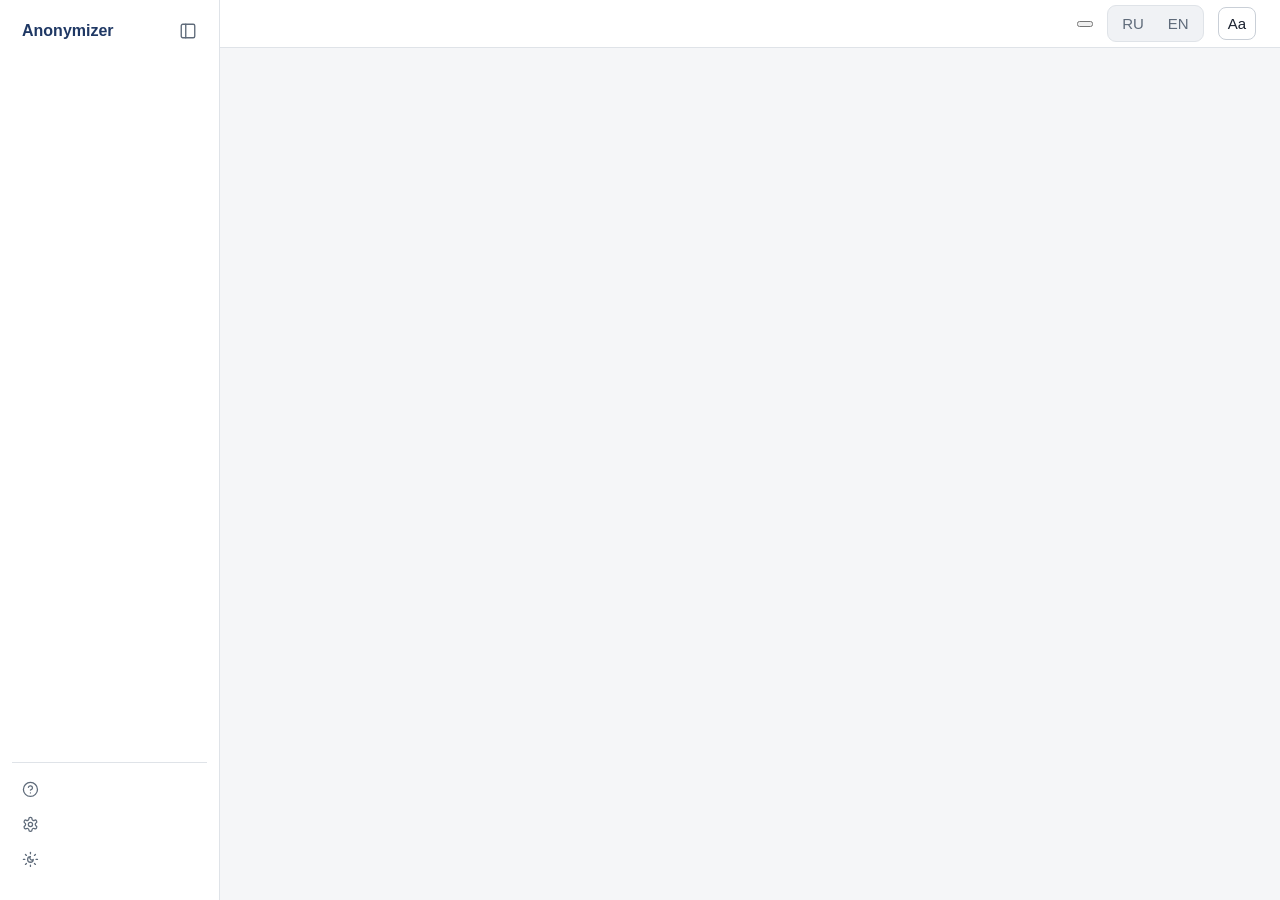
==== commit 47297333: "Anonymizer 4.0.1 - «Единый вид 02»: строка модели и узкое окно - общий блок ui, «ИП + фамилия», метк" ====
--- a/static/index.html
+++ b/static/index.html
@@ -4,7 +4,7 @@
 <meta charset="utf-8">
 <meta name="viewport" content="width=device-width, initial-scale=1">
 <title>Anonymizer</title>
-<link rel="stylesheet" href="/static/app.css?v=4.0.0">
+<link rel="stylesheet" href="/static/app.css?v=4.0.1">
 <link rel="stylesheet" href="/common/lock/web/heavy-lock.css">
 </head>
 <body>
@@ -23,7 +23,7 @@
     <header class="top">
       <div class="crumbs" id="crumbs"></div>
       <div class="grow"></div>
-      <button class="model" id="model" data-pop="1"><i class="dot"></i><span id="model-t">…</span></button>
+      <button class="model" id="model" data-pop="1"></button>
       <div class="seg" id="lang" data-i18n-title="top.lang"><button data-lang="ru">RU</button><button data-lang="en">EN</button></div>
       <button class="btn sm" id="zoom" data-pop="1" data-i18n-title="top.zoom">Aa</button>
     </header>
@@ -35,11 +35,14 @@
 <script src="/static/vendor/jszip.min.js"></script>
 <script src="/static/vendor/docx-preview.min.js"></script>
 <script src="/common/lock/web/heavy-lock.js"></script>
-<script src="/static/js/icons.js?v=4.0.0"></script>
-<script src="/static/js/core.js?v=4.0.0"></script>
-<script src="/static/js/anon.js?v=4.0.0"></script>
-<script src="/static/js/preview.js?v=4.0.0"></script>
-<script src="/static/js/restore.js?v=4.0.0"></script>
-<script src="/static/js/lists.js?v=4.0.0"></script>
+<script src="/common/buildinfo/buildinfo.js"></script>
+<script src="/common/ui/model-status.js"></script>
+<script src="/common/ui/narrow-menu.js"></script>
+<script src="/static/js/icons.js?v=4.0.1"></script>
+<script src="/static/js/core.js?v=4.0.1"></script>
+<script src="/static/js/anon.js?v=4.0.1"></script>
+<script src="/static/js/preview.js?v=4.0.1"></script>
+<script src="/static/js/restore.js?v=4.0.1"></script>
+<script src="/static/js/lists.js?v=4.0.1"></script>
 </body>
 </html>
--- a/static/app.css
+++ b/static/app.css
@@ -78,11 +78,6 @@
 .crumbs b { color: var(--text); font-weight: 600; overflow-wrap: anywhere; }
 .crumbs span { flex: none; }
 .back { display: inline-flex; align-items: center; gap: 4px; color: var(--accent); font-size: .9375rem; background: none; border: 0; padding: 4px 2px; flex: none; }
-.model { display: inline-flex; align-items: center; gap: 7px; font-size: .9375rem; white-space: nowrap; padding: 3px 10px; border-radius: 999px; border: 1px solid var(--border); background: var(--surface); flex: none; }
-.model .dot { width: 9px; height: 9px; border-radius: 50%; background: var(--ok); flex: none; }
-.model.work .dot { background: var(--info); } .model.wait .dot { background: var(--warn); }
-.model.off .dot { background: var(--faint); } .model.err .dot { background: var(--bad); }
-.model.err { color: var(--bad); }
 .seg { display: inline-flex; background: var(--surface-2); border: 1px solid var(--border); border-radius: 9px; padding: 3px; gap: 2px; flex: none; }
 .seg button { padding: 3px 11px; border-radius: 7px; font-size: .9375rem; color: var(--muted); white-space: nowrap; border: 0; background: none; }
 .seg button.on { background: var(--surface); color: var(--text); font-weight: 600; box-shadow: var(--shadow); }
@@ -287,11 +282,8 @@
 .help ul, .help ol { margin: 0 0 8px; padding-left: 22px; }
 
 /* узкое окно (стандарт 1.6) */
+/* строка модели - общий блок ui (ModelStatus); узкое окно: меню значками - общий блок ui (NarrowMenu, .side.collapsed) */
 @media (max-width: 1100px) {
-  .side { width: 60px; padding: 14px 8px; }
-  .logo .lt, .mi span, .ver { display: none; }
-  .logo { justify-content: center; padding: 0 0 16px; }
-  .mi { justify-content: center; padding: 9px 0; }
   .pv { grid-template-columns: minmax(0, 1fr) 300px; }
   .sheet { padding: 26px 26px; }
   .doc { padding: 14px; }
